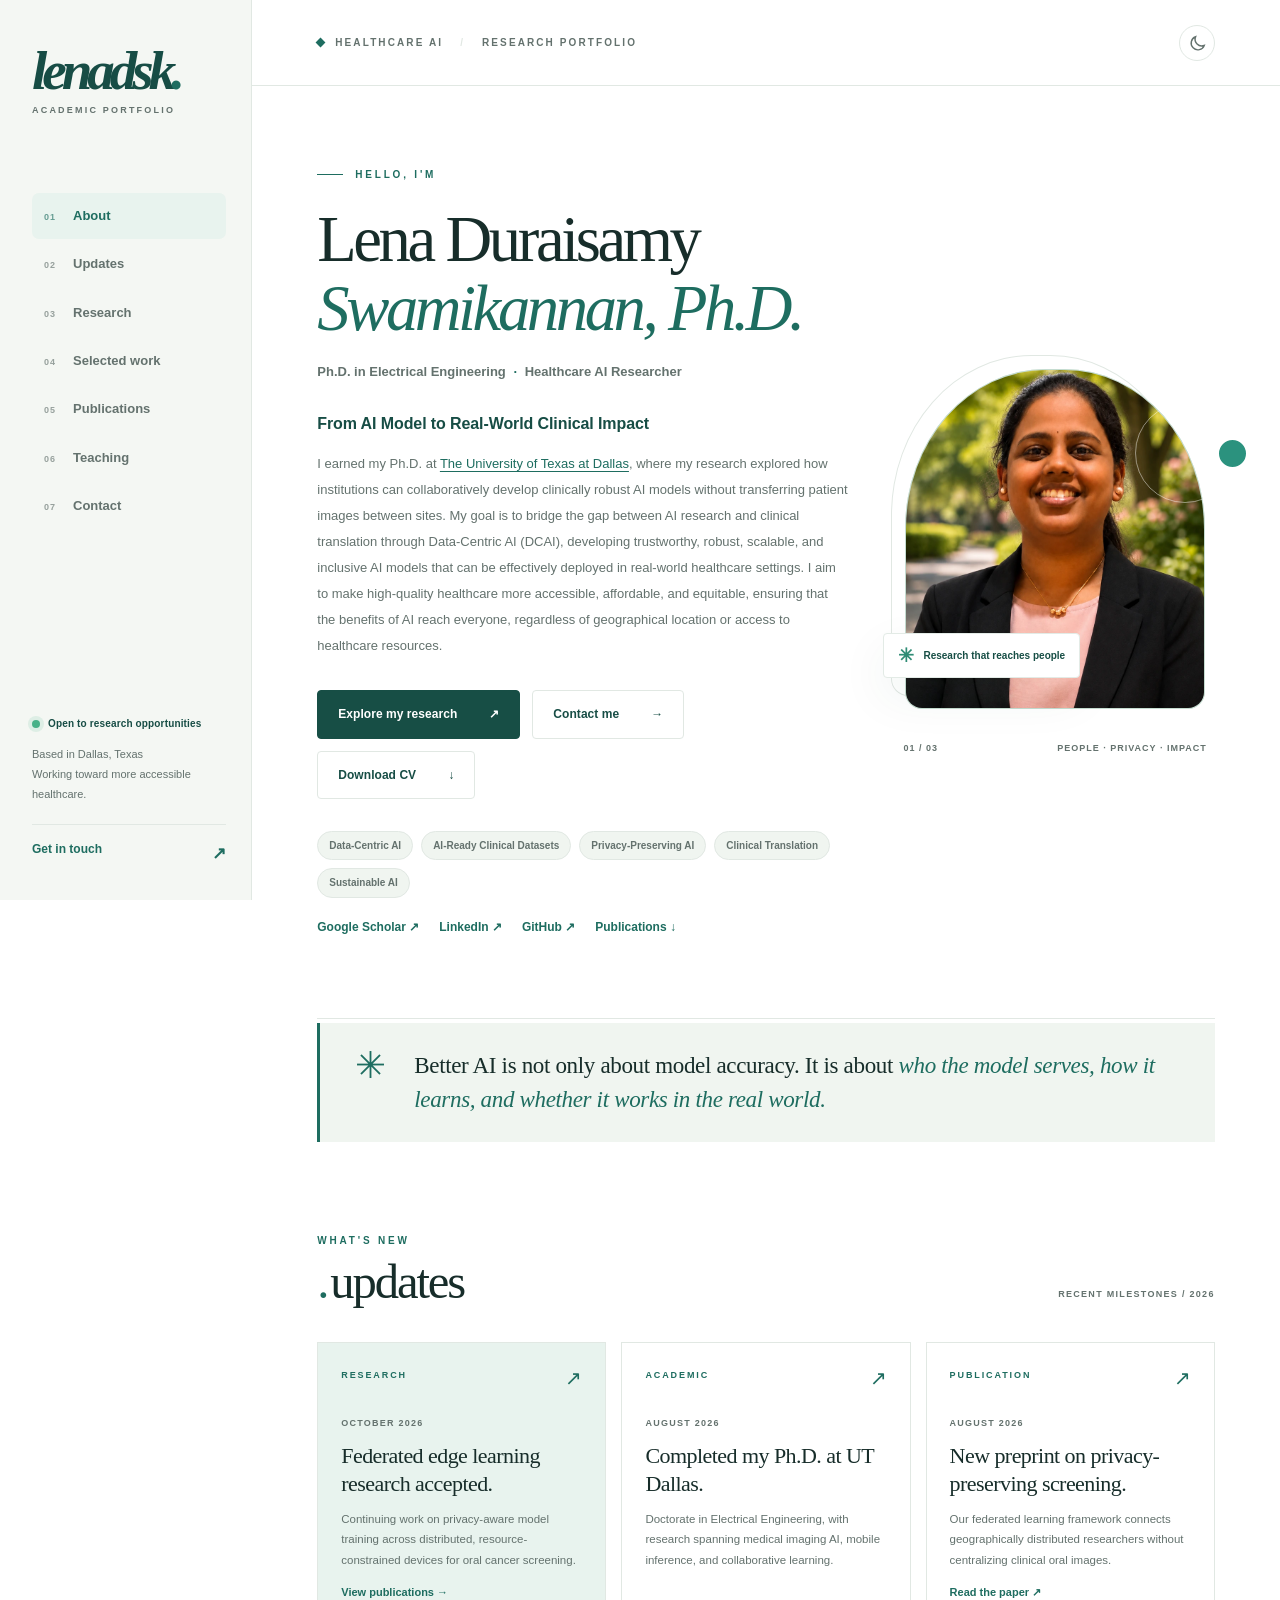
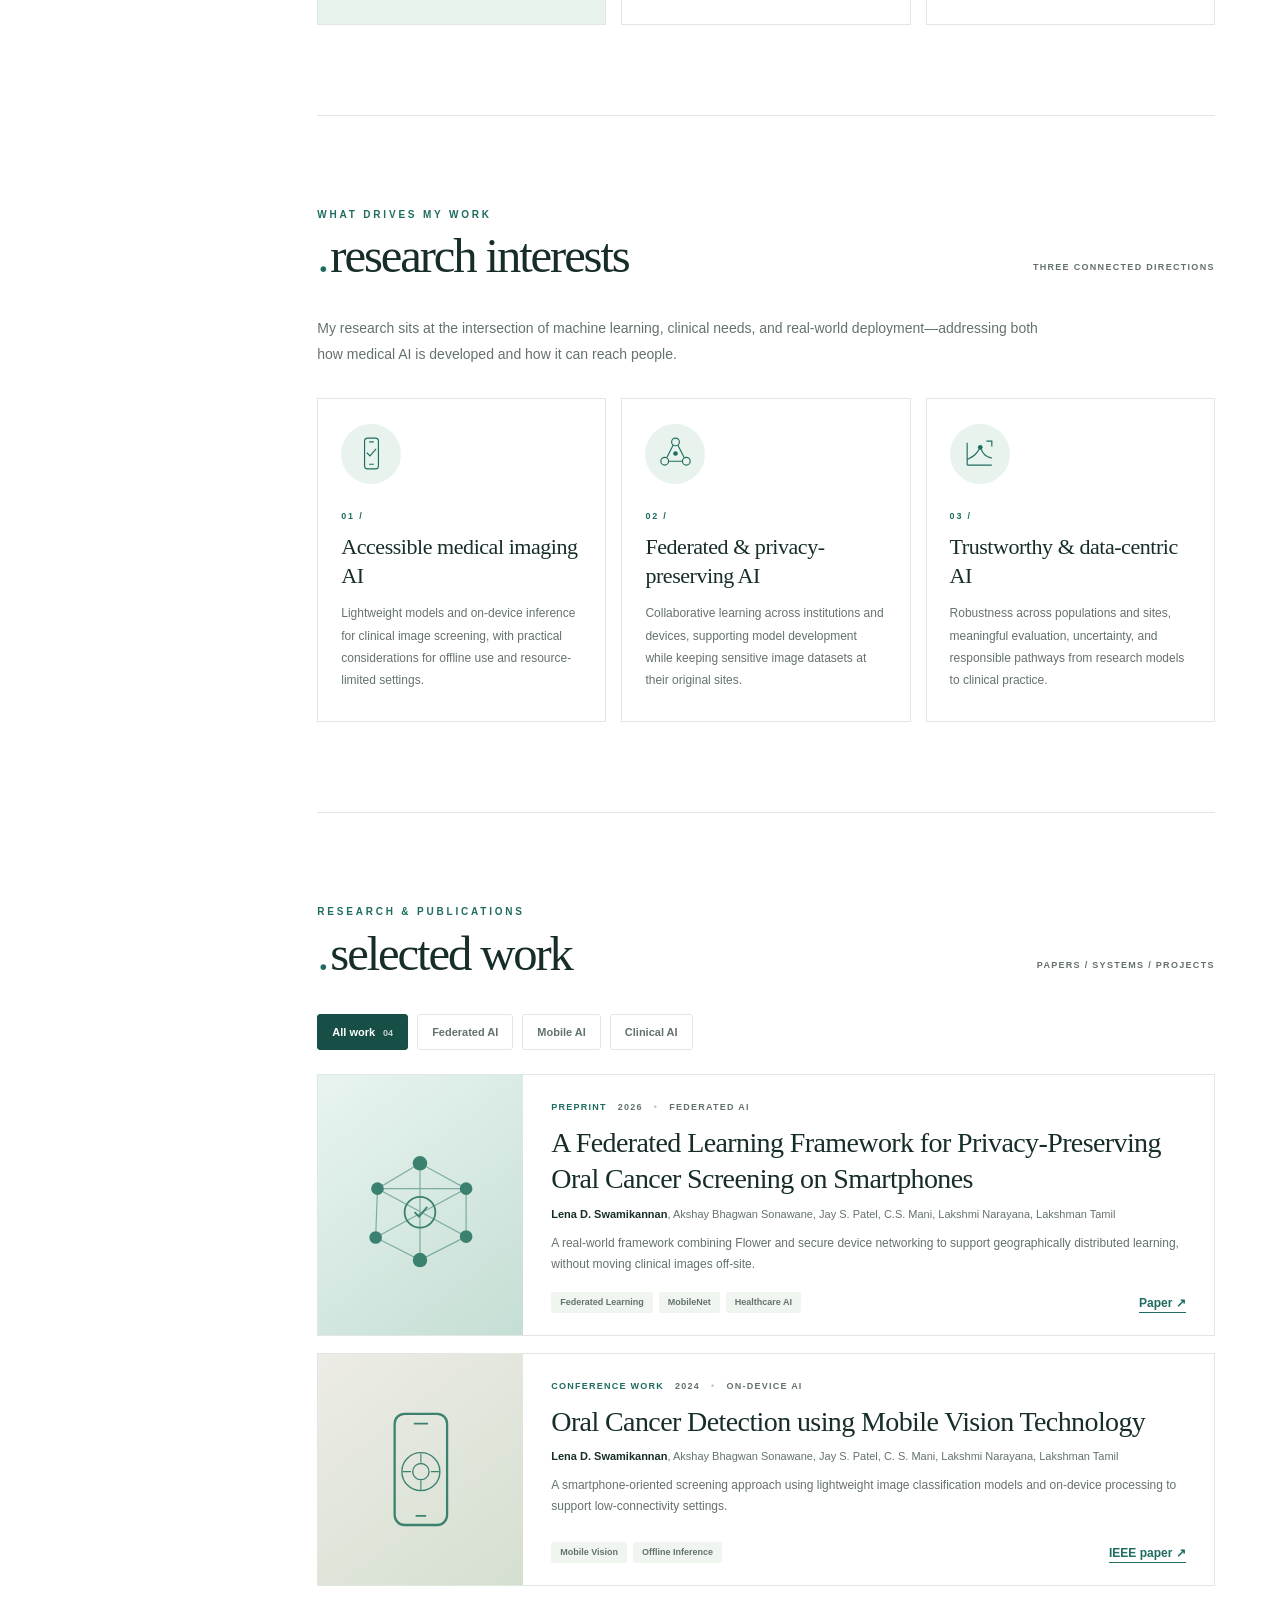
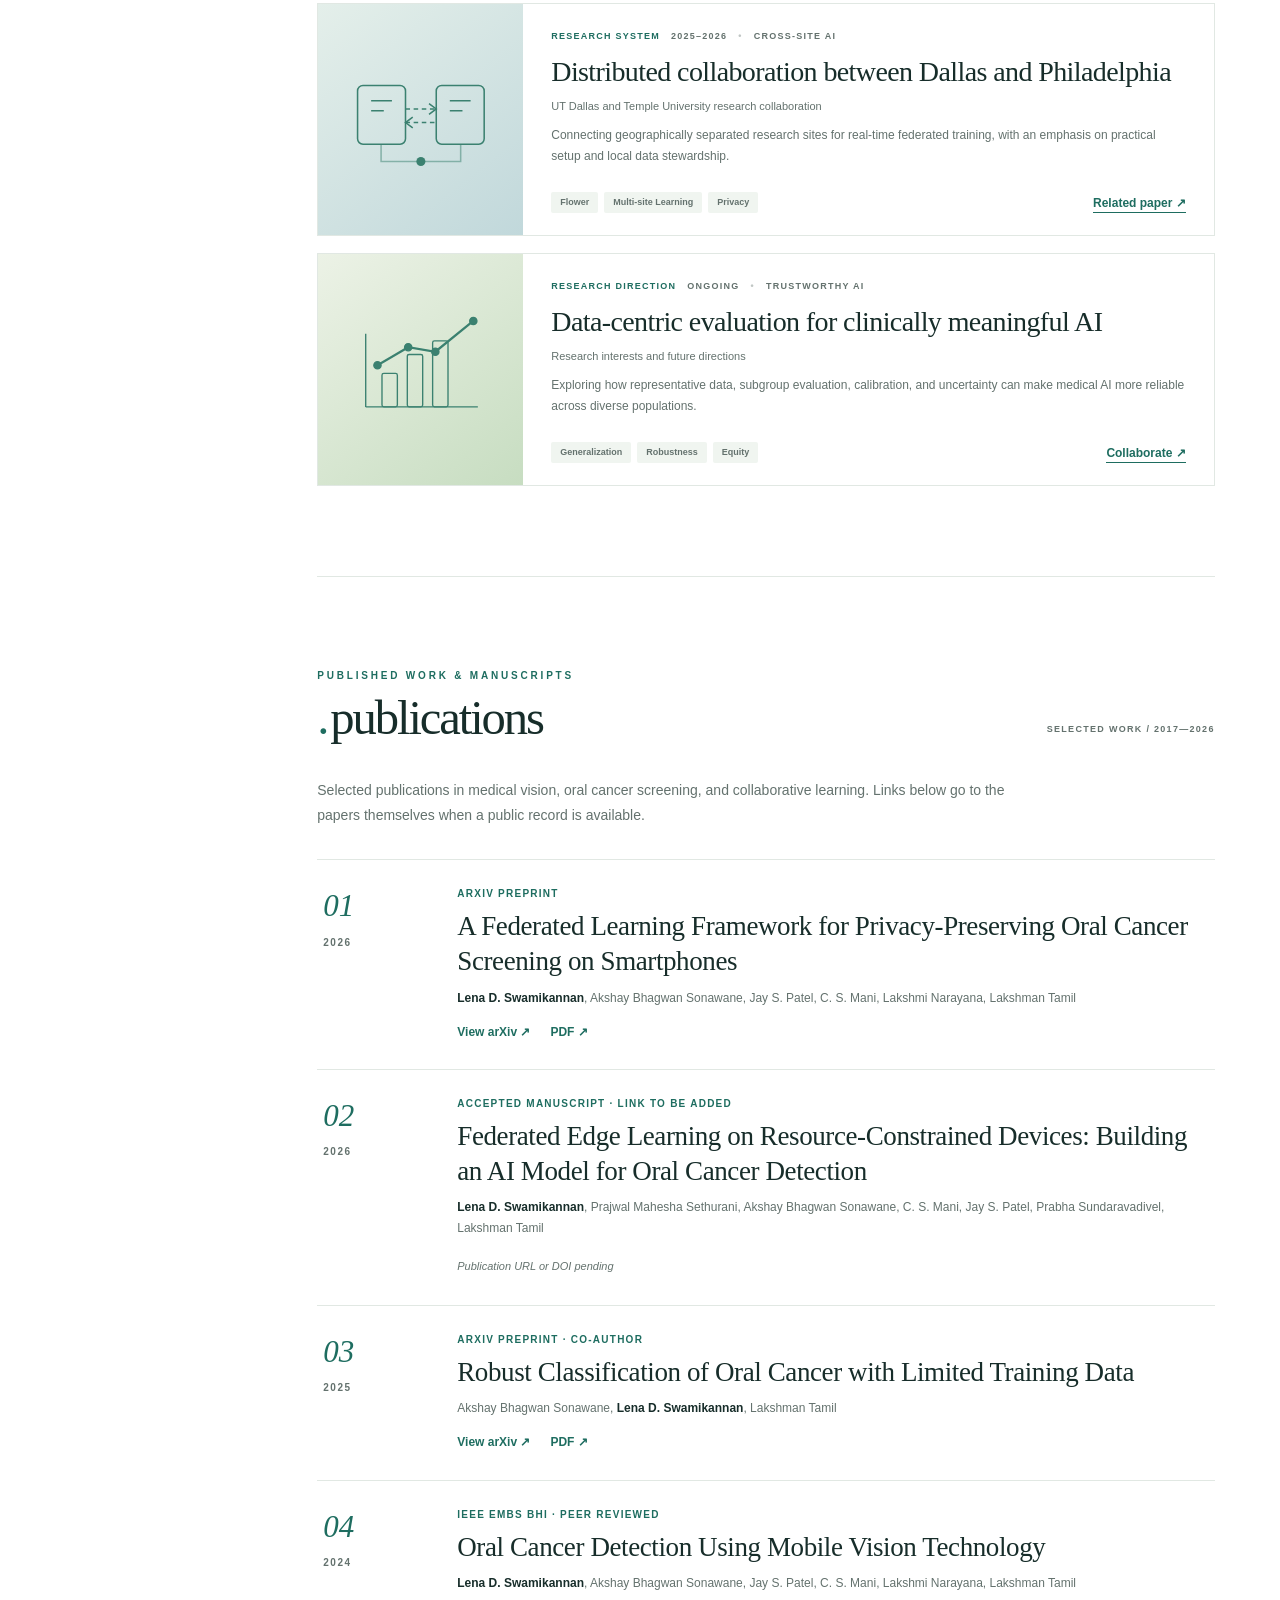
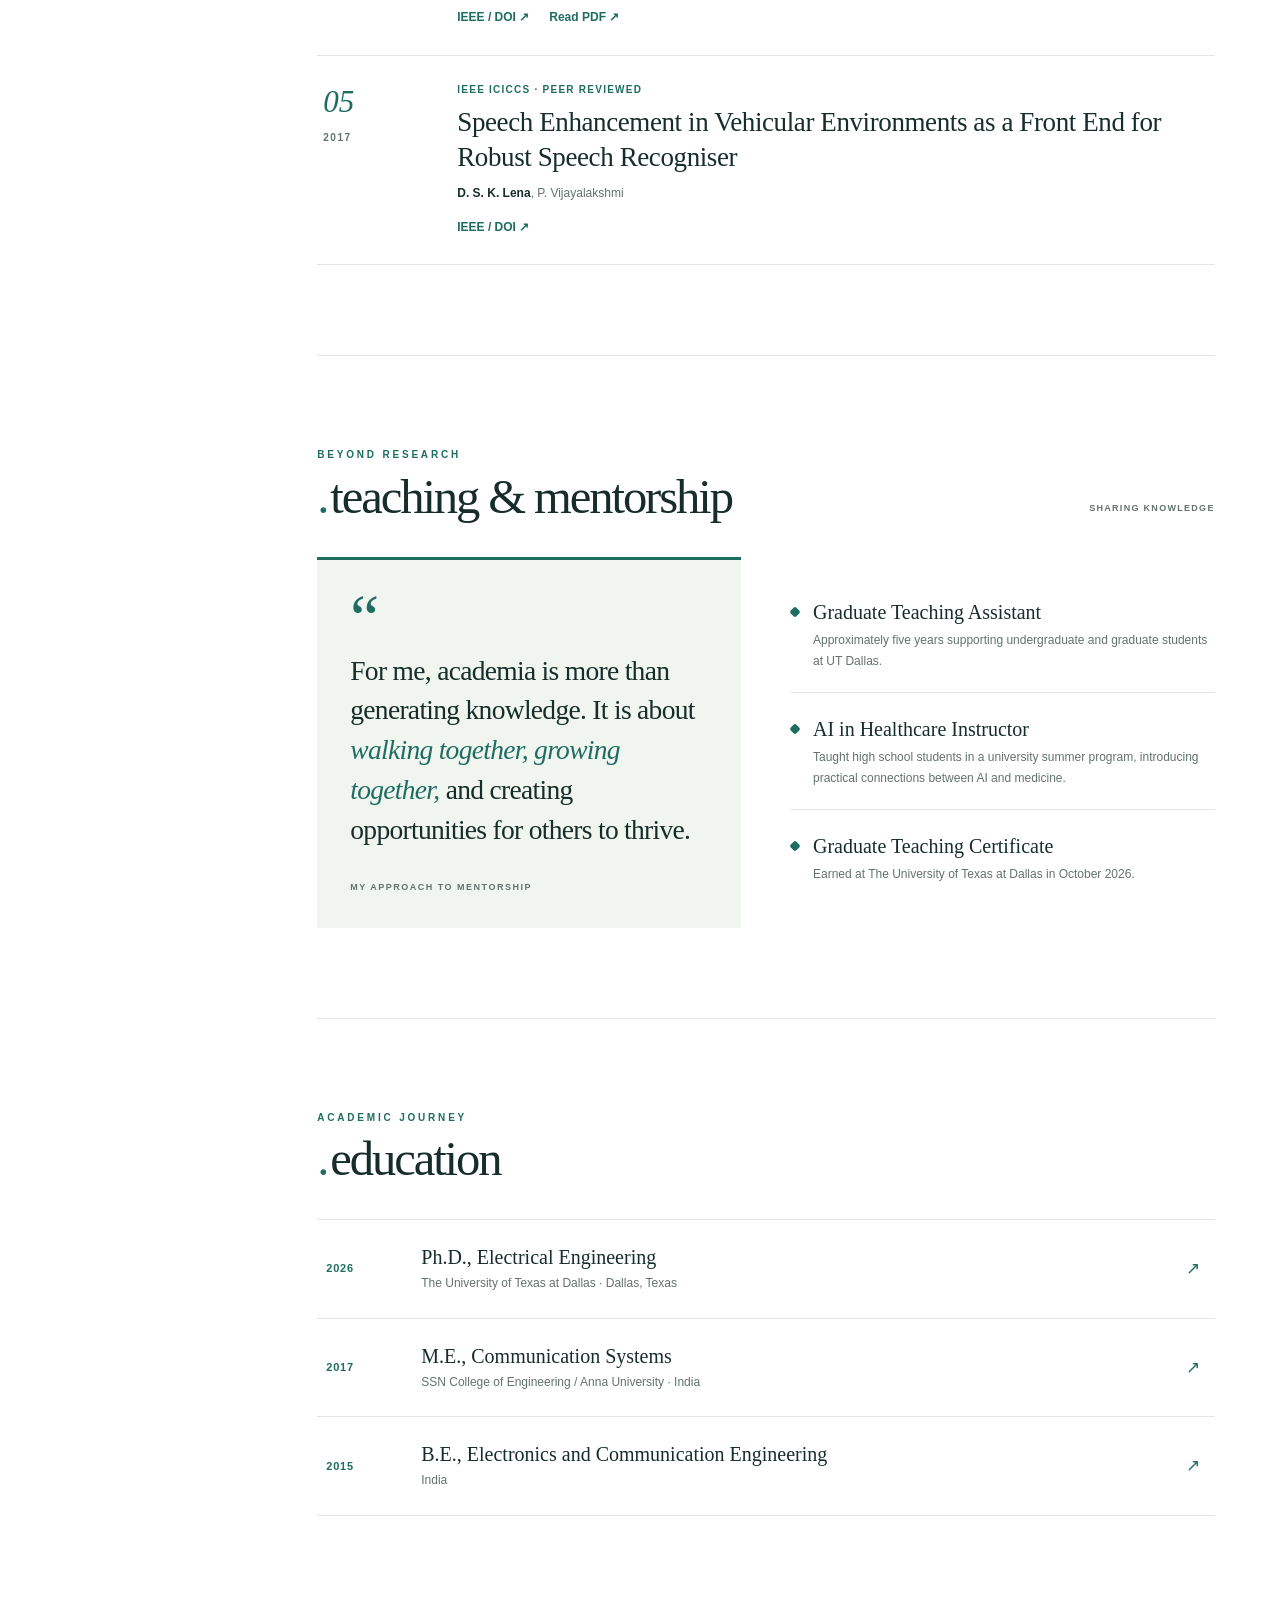
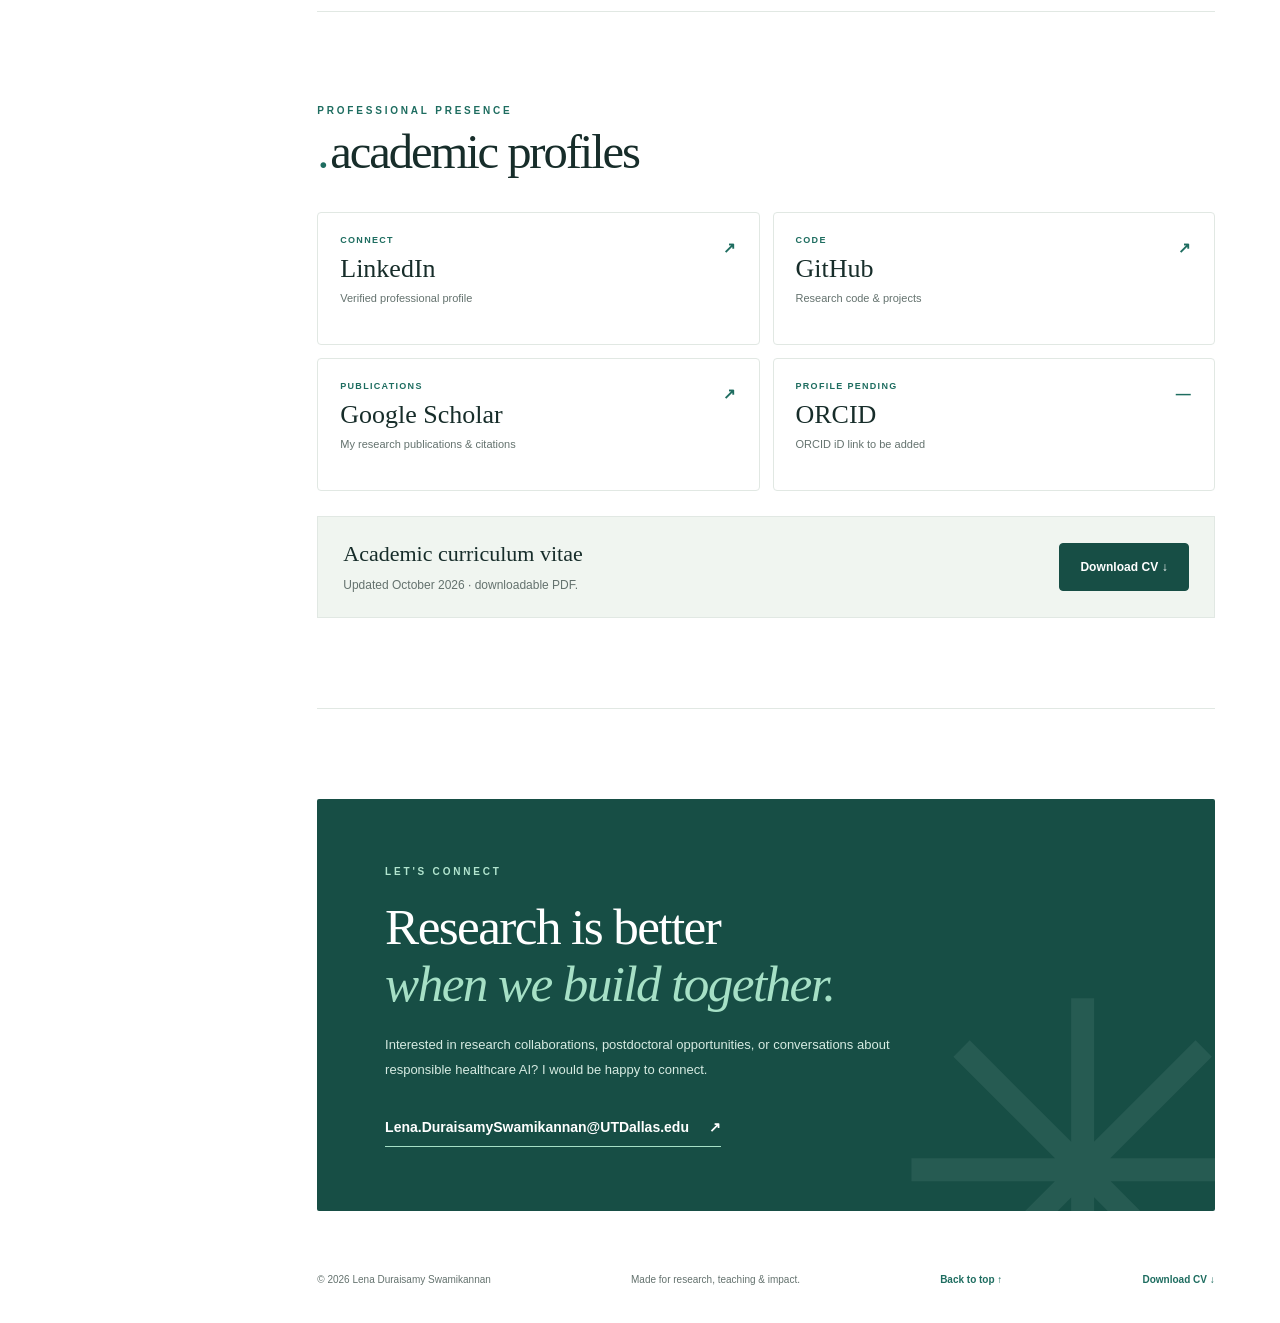
==== index.html @ 7aac1f01 "Update index.html" ====
<!DOCTYPE html>
<html data-theme="light" lang="en">
<head>
<meta charset="utf-8"/>
<meta content="width=device-width, initial-scale=1" name="viewport"/>
<meta content="#f8f8f5" name="theme-color"/>
<meta content="Lena D. Swamikannan, Ph.D. — researcher in healthcare AI, medical imaging, federated learning, and on-device AI for accessible clinical screening." name="description"/>
<meta content="website" property="og:type"/>
<meta content="Lena D. Swamikannan | Healthcare AI Researcher" property="og:title"/>
<meta content="Research in privacy-preserving healthcare AI, medical imaging, federated learning and mobile clinical screening." property="og:description"/>
<title>Lena D. Swamikannan — Healthcare AI Researcher</title>
<link href="assets/favicon.svg" rel="icon" type="image/svg+xml"/>
<link href="styles.css" rel="stylesheet"/>
<script defer="" src="script.js"></script>
<link href="https://lenadsk.github.io/" rel="canonical"/>
<meta content="https://lenadsk.github.io/" property="og:url"/>
<meta content="https://lenadsk.github.io/assets/lena-headshot.webp" property="og:image"/>
<meta content="index, follow, max-image-preview:large" name="robots"/>
<meta content="Lena Duraisamy Swamikannan" name="author"/>
<meta content="summary_large_image" name="twitter:card"/>
<script type="application/ld+json">
{
  "@context": "https://schema.org",
  "@type": "Person",
  "name": "Lena Duraisamy Swamikannan",
  "alternateName": "Lena D. Swamikannan",
  "url": "https://lenadsk.github.io/",
  "image": "https://lenadsk.github.io/assets/lena-headshot.webp",
  "description": "Healthcare AI researcher focused on medical image analysis, federated learning, privacy-preserving AI and on-device oral cancer screening.",
  "affiliation": {
    "@type": "CollegeOrUniversity",
    "name": "The University of Texas at Dallas",
    "url": "https://www.utdallas.edu/"
  },
  "alumniOf": {
    "@type": "CollegeOrUniversity",
    "name": "The University of Texas at Dallas"
  },
  "knowsAbout": [
    "Healthcare artificial intelligence",
    "Medical imaging",
    "Federated learning",
    "Privacy-preserving AI",
    "Edge AI",
    "Oral cancer screening"
  ],
  "sameAs": [
    "https://scholar.google.com/citations?user=9zsQAH0AAAAJ&hl=en",
    "https://github.com/LenaDSK",
    "https://www.linkedin.com/in/lenavijay-ai-in-healthcare"
  ],
  "subjectOf": [
    {
      "@type": "ScholarlyArticle",
      "name": "A Federated Learning Framework for Privacy-Preserving Oral Cancer Screening on Smartphones",
      "url": "https://arxiv.org/abs/2608.19462",
      "datePublished": "2026"
    },
    {
      "@type": "ScholarlyArticle",
      "name": "Oral Cancer Detection Using Mobile Vision Technology",
      "url": "https://doi.org/10.1109/BHI62660.2024.10913489",
      "datePublished": "2024"
    },
    {
      "@type": "ScholarlyArticle",
      "name": "Robust Classification of Oral Cancer with Limited Training Data",
      "url": "https://arxiv.org/abs/2510.01547",
      "datePublished": "2025"
    }
  ]
}
</script>
</head>
<body>

<a class="skip-link" href="#main">Skip to content</a>

<div class="layout">
<aside aria-label="Site navigation" class="sidebar" id="sidebar">
<a aria-label="Lena Duraisamy Swamikannan, Ph.D. back to top" class="identity" href="#home">
<span class="identity-mark">lenadsk<span>.</span></span>
<span class="identity-caption">ACADEMIC PORTFOLIO</span>
</a>

<nav aria-label="Main navigation" class="nav-links">
<a class="nav-link active" href="#home"><span class="nav-index">01</span> About</a>
<a class="nav-link" href="#updates"><span class="nav-index">02</span> Updates</a>
<a class="nav-link" href="#research"><span class="nav-index">03</span> Research</a>
<a class="nav-link" href="#work"><span class="nav-index">04</span> Selected work</a>
<a class="nav-link" href="#publications"><span class="nav-index">05</span> Publications</a>
<a class="nav-link" href="#teaching"><span class="nav-index">06</span> Teaching</a>
<a class="nav-link" href="#contact"><span class="nav-index">07</span> Contact</a>
</nav>

<div class="sidebar-bottom">
<div class="availability"><span aria-hidden="true" class="status-dot"></span> Open to research opportunities</div>
<p>Based in Dallas, Texas<br/>Working toward more accessible healthcare.</p>
<a class="side-email" href="mailto:Lena.DuraisamySwamikannan@UTDallas.edu">Get in touch <span aria-hidden="true">↗</span></a>
</div>
</aside>

<div class="content-shell">
<header class="topbar">
<a class="mobile-brand" href="#home">ls<span>.</span></a>
<div class="topbar-caption"><span aria-hidden="true" class="little-square"></span> HEALTHCARE AI <span class="caption-divider">/</span> RESEARCH PORTFOLIO</div>
<div class="topbar-actions">
<button aria-label="Switch to dark mode" class="theme-toggle" id="theme-toggle" title="Toggle light and dark mode" type="button">
<svg aria-hidden="true" class="sun-icon" fill="none" stroke="currentColor" stroke-linecap="round" stroke-width="1.8" viewBox="0 0 24 24"><circle cx="12" cy="12" r="4"></circle><path d="M12 2v2m0 16v2M4.93 4.93l1.41 1.41m11.32 11.32 1.41 1.41M2 12h2m16 0h2M4.93 19.07l1.41-1.41M17.66 6.34l1.41-1.41"></path></svg>
<svg aria-hidden="true" class="moon-icon" fill="none" stroke="currentColor" stroke-linecap="round" stroke-width="1.8" viewBox="0 0 24 24"><path d="M20.5 14.4A8.4 8.4 0 0 1 9.6 3.5 8.5 8.5 0 1 0 20.5 14.4Z"></path></svg>
</button>
<button aria-controls="sidebar" aria-expanded="false" aria-label="Open navigation" class="menu-toggle" id="menu-toggle" type="button">
<span></span><span></span><span></span>
</button>
</div>
</header>

<main id="main">

<!-- ABOUT -->
<section aria-labelledby="main-title" class="hero section" id="home">
<div class="hero-content">
<p class="eyebrow"><span class="eyebrow-dash"></span> HELLO, I'M</p>
<h1 id="main-title">Lena Duraisamy<br/><em>Swamikannan, Ph.D.</em></h1>
<div class="hero-subtitle">Ph.D. in Electrical Engineering <span>·</span> Healthcare AI Researcher</div>
<p class="hero-lede"><strong> From AI Model to Real-World Clinical Impact</strong></p>
<p class="hero-support">
I earned my Ph.D. at
<a href="https://www.utdallas.edu/" target="_blank" rel="noopener noreferrer">The University of Texas at Dallas</a>,
where my research explored how institutions can collaboratively develop clinically robust AI models without transferring patient images between sites. My goal is to bridge
the gap between AI research and clinical translation through Data-Centric AI (DCAI), developing trustworthy, robust, scalable, and inclusive AI models that can be effectively deployed in real-world healthcare settings. I aim to make high-quality healthcare more accessible, affordable, and equitable, ensuring that the benefits of AI reach everyone, regardless of geographical location or access to healthcare resources.
</p>

<div class="hero-actions">
<a class="button button-primary" href="#work">Explore my research <span aria-hidden="true">↗</span></a>
<a class="button button-secondary" href="mailto:Lena.DuraisamySwamikannan@UTDallas.edu">Contact me <span aria-hidden="true">→</span></a>
<a class="button button-secondary" download="Lena_D_Swamikannan_Academic_CV.pdf" href="documents/Lena_D_Swamikannan_Academic_CV.pdf">Download CV <span aria-hidden="true">↓</span></a>
</div>

<div aria-label="Research areas" class="hero-pills">
<span>Data-Centric AI</span>
<span>AI-Ready Clinical Datasets</span>
<span>Privacy-Preserving AI</span>
<span>Clinical Translation</span>
<span>Sustainable AI</span>
</div>

<div aria-label="Verified academic links" class="hero-profile-links">
<a href="https://scholar.google.com/citations?user=9zsQAH0AAAAJ&amp;hl=en" rel="noopener noreferrer" target="_blank">Google Scholar ↗</a>
<a href="https://www.linkedin.com/in/lenavijay-ai-in-healthcare" rel="noopener noreferrer" target="_blank">LinkedIn ↗</a>
<a href="https://github.com/LenaDSK" rel="noopener noreferrer" target="_blank">GitHub ↗</a>
<a href="#publications">Publications ↓</a>
</div>
</div>

<div class="hero-visual">
<div class="profile-frame">
<span class="orbit orbit-one"></span>
<span class="orbit orbit-two"></span>
<img alt="Professional portrait of Lena Duraisamy Swamikannan" class="portrait" decoding="async" fetchpriority="high" height="1127" src="assets/lena-headshot.webp" width="840"/>
<div class="portrait-tag"><span class="tag-icon">✳</span> Research that reaches people</div>
</div>
<div class="visual-caption"><span>01 / 03</span> <span>PEOPLE · PRIVACY · IMPACT</span></div>
</div>
</section>

<div aria-label="Research mission" class="mission-band">
<span aria-hidden="true" class="mission-asterisk">✳</span>
<p>Better AI is not only about model accuracy. It is about <em>who the model serves, how it learns, and whether it works in the real world.</em></p>
</div>

<!-- UPDATES -->
<section aria-labelledby="updates-title" class="section" id="updates">
<div class="section-heading">
<div>
<p class="section-kicker">WHAT'S NEW</p>
<h2 id="updates-title"><span class="heading-dot">.</span>updates</h2>
</div>
<span class="section-aside">RECENT MILESTONES / 2026</span>
</div>

<div class="updates-grid">

<article class="update-card highlight-card">
<div class="update-top">
<span class="small-caps">RESEARCH</span>
<span aria-hidden="true" class="arrow-northeast">↗</span>
</div>
<time datetime="2026-10">OCTOBER 2026</time>
<h3>Federated edge learning research accepted.</h3>
<p>Continuing work on privacy-aware model training across distributed, resource-constrained devices for oral cancer screening.</p>
<a class="text-link" href="#publications">View publications <span aria-hidden="true">→</span></a>
</article>

<article class="update-card">
<div class="update-top">
<span class="small-caps">ACADEMIC</span>
<span aria-hidden="true" class="arrow-northeast">↗</span>
</div>
<time datetime="2026-08">AUGUST 2026</time>
<h3>Completed my Ph.D. at UT Dallas.</h3>
<p>Doctorate in Electrical Engineering, with research spanning medical imaging AI, mobile inference, and collaborative learning.</p>
</article>

<article class="update-card">
<div class="update-top">
<span class="small-caps">PUBLICATION</span>
<span aria-hidden="true" class="arrow-northeast">↗</span>
</div>
<time datetime="2026-08">AUGUST 2026</time>
<h3>New preprint on privacy-preserving screening.</h3>
<p>Our federated learning framework connects geographically distributed researchers without centralizing clinical oral images.</p>
<a class="text-link" href="https://arxiv.org/abs/2608.19462" rel="noopener noreferrer" target="_blank">Read the paper <span aria-hidden="true">↗</span></a>
</article>

</div>
</section>

<!-- RESEARCH INTERESTS -->
<section aria-labelledby="research-title" class="section" id="research">
<div class="section-heading">
<div>
<p class="section-kicker">WHAT DRIVES MY WORK</p>
<h2 id="research-title"><span class="heading-dot">.</span>research interests</h2>
</div>
<span class="section-aside">THREE CONNECTED DIRECTIONS</span>
</div>
<p class="section-intro">My research sits at the intersection of machine learning, clinical needs, and real-world deployment—addressing both how medical AI is developed and how it can reach people.</p>

<div class="interest-grid">
<article class="interest-card">
<div aria-hidden="true" class="interest-icon">
<svg fill="none" stroke="currentColor" stroke-width="1.5" viewBox="0 0 48 48"><rect height="40" rx="4" width="18" x="15" y="4"></rect><path d="M21 9h6M21 38h6"></path><path d="M18 23l4 4 8-9"></path></svg>
</div>
<span class="interest-number">01 /</span>
<h3>Accessible medical imaging AI</h3>
<p>Lightweight models and on-device inference for clinical image screening, with practical considerations for offline use and resource-limited settings.</p>
</article>

<article class="interest-card">
<div aria-hidden="true" class="interest-icon">
<svg fill="none" stroke="currentColor" stroke-width="1.5" viewBox="0 0 48 48"><circle cx="24" cy="9" r="5"></circle><circle cx="10" cy="34" r="5"></circle><circle cx="38" cy="34" r="5"></circle><path d="M21 13 13 29M27 13l8 16M15 34h18"></path><circle cx="24" cy="24" fill="currentColor" r="3" stroke="none"></circle></svg>
</div>
<span class="interest-number">02 /</span>
<h3>Federated &amp; privacy-preserving AI</h3>
<p>Collaborative learning across institutions and devices, supporting model development while keeping sensitive image datasets at their original sites.</p>
</article>

<article class="interest-card">
<div aria-hidden="true" class="interest-icon">
<svg fill="none" stroke="currentColor" stroke-width="1.5" viewBox="0 0 48 48"><path d="M8 32c7-4 12-6 17-16 4 10 7 12 15 14"></path><path d="M8 39h32M8 10v29"></path><circle cx="25" cy="16" fill="currentColor" r="3" stroke="none"></circle><path d="m33 8 7 0 0 7"></path></svg>
</div>
<span class="interest-number">03 /</span>
<h3>Trustworthy &amp; data-centric AI</h3>
<p>Robustness across populations and sites, meaningful evaluation, uncertainty, and responsible pathways from research models to clinical practice.</p>
</article>
</div>
</section>

<!-- SELECTED WORK -->
<section aria-labelledby="work-title" class="section" id="work">
<div class="section-heading">
<div>
<p class="section-kicker">RESEARCH &amp; PUBLICATIONS</p>
<h2 id="work-title"><span class="heading-dot">.</span>selected work</h2>
</div>
<span class="section-aside">PAPERS / SYSTEMS / PROJECTS</span>
</div>

<div aria-label="Filter selected work" class="filters" role="group">
<button aria-pressed="true" class="filter active" data-filter="all" type="button">All work <span>04</span></button>
<button aria-pressed="false" class="filter" data-filter="federated" type="button">Federated AI</button>
<button aria-pressed="false" class="filter" data-filter="mobile" type="button">Mobile AI</button>
<button aria-pressed="false" class="filter" data-filter="clinical" type="button">Clinical AI</button>
</div>

<div class="works" id="works-list">

<article class="work-card" data-topics="federated mobile clinical">
<div aria-hidden="true" class="work-graphic graphic-network">
<svg fill="none" viewBox="0 0 170 150"><g opacity=".58" stroke="currentColor" stroke-width="1.3"><path d="M84 28 37 56 35 110 84 135 135 109 135 56Z"></path><path d="M84 28v107M37 56l98 53M135 56 35 110M37 56l98 0"></path></g><g fill="currentColor"><circle cx="84" cy="28" r="8"></circle><circle cx="37" cy="56" r="7"></circle><circle cx="135" cy="56" r="7"></circle><circle cx="35" cy="110" r="7"></circle><circle cx="135" cy="109" r="7"></circle><circle cx="84" cy="135" r="8"></circle></g><circle cx="84" cy="82" fill="none" r="17" stroke="currentColor" stroke-width="2"></circle><path d="m78 82 5 5 9-11" stroke="currentColor" stroke-width="2"></path></svg>
</div>
<div class="work-body">
<div class="work-meta"><span class="work-type">PREPRINT</span><span>2026</span><span class="meta-dot">•</span><span>FEDERATED AI</span></div>
<h3>A Federated Learning Framework for Privacy-Preserving Oral Cancer Screening on Smartphones</h3>
<p class="work-authors"><strong>Lena D. Swamikannan</strong>, Akshay Bhagwan Sonawane, Jay S. Patel, C.S. Mani, Lakshmi Narayana, Lakshman Tamil</p>
<p class="work-summary">A real-world framework combining Flower and secure device networking to support geographically distributed learning, without moving clinical images off-site.</p>
<div class="work-bottom">
<div class="tags"><span>Federated Learning</span><span>MobileNet</span><span>Healthcare AI</span></div>
<a class="paper-link" href="https://arxiv.org/abs/2608.19462" rel="noopener noreferrer" target="_blank">Paper ↗</a>
</div>
</div>
</article>

<article class="work-card" data-topics="mobile clinical">
<div aria-hidden="true" class="work-graphic graphic-mobile">
<svg fill="none" viewBox="0 0 170 150"><rect height="123" rx="11" stroke="currentColor" stroke-width="2.5" width="58" x="56" y="13"></rect><path d="M78 24h14M80 126h10" stroke="currentColor" stroke-linecap="round" stroke-width="2"></path><circle cx="85" cy="77" r="21" stroke="currentColor" stroke-width="1.5"></circle><circle cx="85" cy="77" r="9" stroke="currentColor" stroke-width="1.5"></circle><path d="M65 77h9m22 0h9M85 57v10m0 20v11" stroke="currentColor" stroke-width="1.2"></path></svg>
</div>
<div class="work-body">
<div class="work-meta"><span class="work-type">CONFERENCE WORK</span><span>2024</span><span class="meta-dot">•</span><span>ON-DEVICE AI</span></div>
<h3>Oral Cancer Detection using Mobile Vision Technology</h3>
<p class="work-authors"><strong>Lena D. Swamikannan</strong>, Akshay Bhagwan Sonawane, Jay S. Patel, C. S. Mani, Lakshmi Narayana, Lakshman Tamil</p>
<p class="work-summary">A smartphone-oriented screening approach using lightweight image classification models and on-device processing to support low-connectivity settings.</p>
<div class="work-bottom">
<div class="tags"><span>Mobile Vision</span><span>Offline Inference</span></div>
<a class="paper-link" href="https://doi.org/10.1109/BHI62660.2024.10913489" rel="noopener noreferrer" target="_blank">IEEE paper ↗</a>
</div>
</div>
</article>

<article class="work-card" data-topics="federated clinical">
<div aria-hidden="true" class="work-graphic graphic-clinical">
<svg fill="none" stroke="currentColor" stroke-width="1.7" viewBox="0 0 170 150"><rect height="65" rx="6" width="53" x="15" y="37"></rect><rect height="65" rx="6" width="53" x="102" y="37"></rect><path d="M30 54h23M30 65h14M117 54h23M117 65h14"></path><path d="M68 63h34M68 78h34" stroke-dasharray="5 4"></path><path d="m94 57 8 6-8 6M76 72l-8 6 8 6"></path><path d="M41 102v19h88v-19" opacity=".5"></path><circle cx="85" cy="121" fill="currentColor" r="5" stroke="none"></circle></svg>
</div>
<div class="work-body">
<div class="work-meta"><span class="work-type">RESEARCH SYSTEM</span><span>2025–2026</span><span class="meta-dot">•</span><span>CROSS-SITE AI</span></div>
<h3>Distributed collaboration between Dallas and Philadelphia</h3>
<p class="work-authors">UT Dallas and Temple University research collaboration</p>
<p class="work-summary">Connecting geographically separated research sites for real-time federated training, with an emphasis on practical setup and local data stewardship.</p>
<div class="work-bottom">
<div class="tags"><span>Flower</span><span>Multi-site Learning</span><span>Privacy</span></div>
<a class="paper-link" href="https://arxiv.org/abs/2608.19462" rel="noopener noreferrer" target="_blank">Related paper ↗</a>
</div>
</div>
</article>

<article class="work-card" data-topics="clinical mobile">
<div aria-hidden="true" class="work-graphic graphic-data">
<svg fill="none" stroke="currentColor" stroke-width="1.5" viewBox="0 0 170 150"><path d="M24 116V35M24 116h124"></path><rect height="37" rx="2" width="17" x="42" y="79"></rect><rect height="58" rx="2" width="17" x="70" y="58"></rect><rect height="73" rx="2" width="17" x="98" y="43"></rect><path d="m37 70 34-20 30 5 42-34" stroke-width="2.5"></path><circle cx="37" cy="70" fill="currentColor" r="4"></circle><circle cx="71" cy="50" fill="currentColor" r="4"></circle><circle cx="101" cy="55" fill="currentColor" r="4"></circle><circle cx="143" cy="21" fill="currentColor" r="4"></circle></svg>
</div>
<div class="work-body">
<div class="work-meta"><span class="work-type">RESEARCH DIRECTION</span><span>ONGOING</span><span class="meta-dot">•</span><span>TRUSTWORTHY AI</span></div>
<h3>Data-centric evaluation for clinically meaningful AI</h3>
<p class="work-authors">Research interests and future directions</p>
<p class="work-summary">Exploring how representative data, subgroup evaluation, calibration, and uncertainty can make medical AI more reliable across diverse populations.</p>
<div class="work-bottom">
<div class="tags"><span>Generalization</span><span>Robustness</span><span>Equity</span></div>
<a class="paper-link" href="mailto:Lena.DuraisamySwamikannan@UTDallas.edu?subject=Research%20collaboration">Collaborate ↗</a>
</div>
</div>
</article>

</div>
<p class="filter-empty" hidden="" id="filter-empty">No projects match this filter.</p>
</section>

<!-- PUBLICATIONS -->
<section aria-labelledby="publications-title" class="section" id="publications">
<div class="section-heading">
<div>
<p class="section-kicker">PUBLISHED WORK &amp; MANUSCRIPTS</p>
<h2 id="publications-title"><span class="heading-dot">.</span>publications</h2>
</div>
<span class="section-aside">SELECTED WORK / 2017—2026</span>
</div>
<p class="section-intro">Selected publications in medical vision, oral cancer screening, and collaborative learning. Links below go to the papers themselves when a public record is available.</p>

<div class="publication-list">

<article class="publication-entry">
<div class="pub-index">01 <span>2026</span></div>
<div>
<span class="pub-category">ARXIV PREPRINT</span>
<h3>A Federated Learning Framework for Privacy-Preserving Oral Cancer Screening on Smartphones</h3>
<p><strong>Lena D. Swamikannan</strong>, Akshay Bhagwan Sonawane, Jay S. Patel, C. S. Mani, Lakshmi Narayana, Lakshman Tamil</p>
<div class="pub-links">
<a href="https://arxiv.org/abs/2608.19462" rel="noopener noreferrer" target="_blank">View arXiv ↗</a>
<a href="https://arxiv.org/pdf/2608.19462" rel="noopener noreferrer" target="_blank">PDF ↗</a>
</div>
</div>
</article>

<article class="publication-entry">
<div class="pub-index">02 <span>2026</span></div>
<div>
<span class="pub-category">ACCEPTED MANUSCRIPT · LINK TO BE ADDED</span>
<h3>Federated Edge Learning on Resource-Constrained Devices: Building an AI Model for Oral Cancer Detection</h3>
<p><strong>Lena D. Swamikannan</strong>, Prajwal Mahesha Sethurani, Akshay Bhagwan Sonawane, C. S. Mani, Jay S. Patel, Prabha Sundaravadivel, Lakshman Tamil</p>
<span class="pub-note">Publication URL or DOI pending</span>
</div>
</article>

<article class="publication-entry">
<div class="pub-index">03 <span>2025</span></div>
<div>
<span class="pub-category">ARXIV PREPRINT · CO-AUTHOR</span>
<h3>Robust Classification of Oral Cancer with Limited Training Data</h3>
<p>Akshay Bhagwan Sonawane, <strong>Lena D. Swamikannan</strong>, Lakshman Tamil</p>
<div class="pub-links">
<a href="https://arxiv.org/abs/2510.01547" rel="noopener noreferrer" target="_blank">View arXiv ↗</a>
<a href="https://arxiv.org/pdf/2510.01547" rel="noopener noreferrer" target="_blank">PDF ↗</a>
</div>
</div>
</article>

<article class="publication-entry">
<div class="pub-index">04 <span>2024</span></div>
<div>
<span class="pub-category">IEEE EMBS BHI · PEER REVIEWED</span>
<h3>Oral Cancer Detection Using Mobile Vision Technology</h3>
<p><strong>Lena D. Swamikannan</strong>, Akshay Bhagwan Sonawane, Jay S. Patel, C. S. Mani, Lakshmi Narayana, Lakshman Tamil</p>
<div class="pub-links">
<a href="https://doi.org/10.1109/BHI62660.2024.10913489" rel="noopener noreferrer" target="_blank">IEEE / DOI ↗</a>
<a href="https://openreview.net/pdf/2645e23917fd41ca79115cc439be4ae23e3f6e10.pdf" rel="noopener noreferrer" target="_blank">Read PDF ↗</a>
</div>
</div>
</article>

<article class="publication-entry">
<div class="pub-index">05 <span>2017</span></div>
<div>
<span class="pub-category">IEEE ICICCS · PEER REVIEWED</span>
<h3>Speech Enhancement in Vehicular Environments as a Front End for Robust Speech Recogniser</h3>
<p><strong>D. S. K. Lena</strong>, P. Vijayalakshmi</p>
<div class="pub-links">
<a href="https://doi.org/10.1109/ICCONS.2017.8250759" rel="noopener noreferrer" target="_blank">IEEE / DOI ↗</a>
</div>
</div>
</article>

</div>
</section>

<!-- TEACHING -->
<section aria-labelledby="teaching-title" class="section" id="teaching">
<div class="section-heading">
<div>
<p class="section-kicker">BEYOND RESEARCH</p>
<h2 id="teaching-title"><span class="heading-dot">.</span>teaching &amp; mentorship</h2>
</div>
<span class="section-aside">SHARING KNOWLEDGE</span>
</div>

<div class="teaching-layout">
<div class="teaching-statement">
<span class="statement-mark">“</span>
<blockquote>For me, academia is more than generating knowledge. It is about <em>walking together, growing together,</em> and creating opportunities for others to thrive.</blockquote>
<span class="statement-caption">MY APPROACH TO MENTORSHIP</span>
</div>
<div class="teaching-details">
<div class="detail-line"><span class="detail-bullet"></span><div><h3>Graduate Teaching Assistant</h3><p>Approximately five years supporting undergraduate and graduate students at UT Dallas.</p></div></div>
<div class="detail-line"><span class="detail-bullet"></span><div><h3>AI in Healthcare Instructor</h3><p>Taught high school students in a university summer program, introducing practical connections between AI and medicine.</p></div></div>
<div class="detail-line"><span class="detail-bullet"></span><div><h3>Graduate Teaching Certificate</h3><p>Earned at The University of Texas at Dallas in October 2026.</p></div></div>
</div>
</div>
</section>

<!-- EDUCATION -->
<section aria-labelledby="education-title" class="section education-section" id="education">
<div class="section-heading">
<div>
<p class="section-kicker">ACADEMIC JOURNEY</p>
<h2 id="education-title"><span class="heading-dot">.</span>education</h2>
</div>
</div>

<div class="education-list">
<div class="education-row"><span class="education-year">2026</span><div><h3>Ph.D., Electrical Engineering</h3><p>The University of Texas at Dallas · Dallas, Texas</p></div><span aria-hidden="true" class="education-arrow">↗</span></div>
<div class="education-row"><span class="education-year">2017</span><div><h3>M.E., Communication Systems</h3><p>SSN College of Engineering / Anna University · India</p></div><span aria-hidden="true" class="education-arrow">↗</span></div>
<div class="education-row"><span class="education-year">2015</span><div><h3>B.E., Electronics and Communication Engineering</h3><p>India</p></div><span aria-hidden="true" class="education-arrow">↗</span></div>
</div>
</section>

<!-- ACADEMIC PROFILES -->
<section aria-labelledby="profiles-title" class="section academic-profile-section" id="profiles">
<div class="section-heading">
<div>
<p class="section-kicker">PROFESSIONAL PRESENCE</p>
<h2 id="profiles-title"><span class="heading-dot">.</span>academic profiles</h2>
</div>
</div>
<div class="academic-profile-grid">
<a class="academic-profile-card" href="https://www.linkedin.com/in/lenavijay-ai-in-healthcare" rel="noopener noreferrer" target="_blank"><span>CONNECT</span><strong>LinkedIn</strong><small>Verified professional profile</small><b aria-hidden="true">↗</b></a>
<a class="academic-profile-card" href="https://github.com/LenaDSK" rel="noopener noreferrer" target="_blank"><span>CODE</span><strong>GitHub</strong><small>Research code &amp; projects</small><b aria-hidden="true">↗</b></a>
<a class="academic-profile-card" href="https://scholar.google.com/citations?user=9zsQAH0AAAAJ&amp;hl=en" rel="noopener noreferrer" target="_blank"><span>PUBLICATIONS</span><strong>Google Scholar</strong><small>My research publications &amp; citations</small><b aria-hidden="true">↗</b></a>
<div class="academic-profile-card profile-pending"><span>PROFILE PENDING</span><strong>ORCID</strong><small>ORCID iD link to be added</small><b aria-hidden="true">—</b></div>
</div>
<div class="cv-strip">
<div>
<strong>Academic curriculum vitae</strong>
<p>Updated October 2026 · downloadable PDF.</p>
</div>
<a class="button button-primary" download="Lena_D_Swamikannan_Academic_CV.pdf" href="documents/Lena_D_Swamikannan_Academic_CV.pdf">Download CV ↓</a>
</div>
</section>

<!-- CONTACT -->
<section aria-labelledby="contact-title" class="contact-section" id="contact">
<div class="contact-content">
<p class="section-kicker">LET'S CONNECT</p>
<h2 id="contact-title">Research is better<br/><em>when we build together.</em></h2>
<p>Interested in research collaborations, postdoctoral opportunities, or conversations about responsible healthcare AI? I would be happy to connect.</p>
<a class="contact-email" href="mailto:Lena.DuraisamySwamikannan@UTDallas.edu">Lena.DuraisamySwamikannan@UTDallas.edu <span aria-hidden="true">↗</span></a>
</div>
<div aria-hidden="true" class="contact-mark">✳</div>
</section>

</main>

<footer class="footer">
<span>© <span id="copyright-year">2026</span> Lena Duraisamy Swamikannan</span>
<span>Made for research, teaching &amp; impact.</span>
<a href="#home">Back to top ↑</a>
<a download="Lena_D_Swamikannan_Academic_CV.pdf" href="documents/Lena_D_Swamikannan_Academic_CV.pdf">Download CV ↓</a>
</footer>

</div>
</div>

</body>
</html>
---- styles.css ----
/* Lena D. Swamikannan — academic portfolio */
:root {
  color-scheme: light;
  --paper: #f8f9f6;
  --page: #fff;
  --ink: #172d2a;
  --muted: #64726e;
  --accent: #1e6d60;
  --accent-light: #e8f3ee;
  --border: #e1e8e3;
  --card: #fff;
  --soft: #f0f5f0;
  --sidebar: #f4f7f3;
  --deep: #174d45;
  --shadow: 0 18px 50px rgba(32, 76, 64, .065);
  --serif: Georgia, 'Times New Roman', serif;
  --sans: Inter, -apple-system, BlinkMacSystemFont, 'Segoe UI', Arial, sans-serif;
  --sidebar-w: 252px;
}
html[data-theme="dark"] {
  color-scheme: dark;
  --paper: #101a19;
  --page: #14211f;
  --ink: #edf5ef;
  --muted: #a7b8b0;
  --accent: #97dfbe;
  --accent-light: #1c3830;
  --border: #30423b;
  --card: #1a2a26;
  --soft: #1a302a;
  --sidebar: #11201c;
  --deep: #ccebdc;
  --shadow: 0 20px 50px rgba(0,0,0,.17);
}
*, *::before, *::after {box-sizing: border-box;}
html {scroll-behavior: smooth; scroll-padding-top: 100px;}
body {margin:0; color:var(--ink); background:var(--paper); font: 15px/1.72 var(--sans); -webkit-font-smoothing:antialiased;}
a {color:inherit; text-decoration:none;}
button {font:inherit;}
button, a {-webkit-tap-highlight-color: transparent;}
a:focus-visible, button:focus-visible {outline:3px solid var(--accent); outline-offset:4px; border-radius:4px;}
::selection {background:#9cd2bd; color:#113b35;}
[hidden] {display:none !important;}
.skip-link {position:fixed; top:-55px; left:16px; z-index:100; padding:10px 16px; background:var(--ink); color:var(--page); border-radius:6px;}
.skip-link:focus {top:12px;}
.layout {display:grid; grid-template-columns:var(--sidebar-w) minmax(0,1fr); max-width:1680px; margin:0 auto; min-height:100vh; background:var(--page); box-shadow: 0 0 65px rgba(28,61,50,.022);}
/* Vertical academic navigation */
.sidebar {position:sticky; top:0; align-self:start; height:100vh; min-height:650px; background:var(--sidebar); border-right:1px solid var(--border); padding:46px 25px 32px 32px; display:flex; flex-direction:column; z-index:20;}
.identity {display:inline-flex; flex-direction:column; align-items:flex-start; gap:7px; width:max-content;}
.identity-mark, .mobile-brand {font:italic 700 55px/.9 var(--serif); letter-spacing:-5px; color:var(--deep);}
.identity-mark span,.mobile-brand span {color:var(--accent);}
.identity-caption {font-size:9px; font-weight:800; letter-spacing:2.2px; color:var(--muted);}
.nav-links {display:flex; flex-direction:column; gap:2px; margin-top:75px;}
.nav-link {display:flex; align-items:baseline; gap:17px; padding:12px 15px 12px 12px; border-radius:7px; font-size:13px; font-weight:600; color:var(--muted); transition:background .18s,color .18s,transform .18s;}
.nav-link:hover {background:var(--accent-light); color:var(--accent); transform:translateX(2px);}
.nav-link.active {background:var(--accent-light); color:var(--accent);}
.nav-index {font-size:9px; font-weight:700; letter-spacing:1px; opacity:.64;}
.sidebar-bottom {margin-top:auto;}
.availability {font-size:10px; font-weight:750; line-height:1.6; letter-spacing:.15px; color:var(--deep); display:flex; gap:8px; align-items:center; white-space:normal;}
.status-dot {height:8px; width:8px; background:#48b188; border-radius:50%; flex:0 0 auto; box-shadow:0 0 0 4px rgba(60,173,125,.12);}
.sidebar-bottom p {color:var(--muted); font-size:11px; line-height:1.8; margin:13px 0 19px;}
.side-email {display:flex; justify-content:space-between; font-size:12px; font-weight:750; border-top:1px solid var(--border); padding-top:14px; color:var(--accent);}
.side-email span {font-size:17px;}
/* Top utility bar */
.content-shell {min-width:0; background:var(--page);}
.topbar {height:86px; padding:0 clamp(28px,5.1vw,88px); display:flex; align-items:center; justify-content:space-between; border-bottom:1px solid var(--border);}
.topbar-caption {display:flex; align-items:center; gap:11px; font-size:10px; font-weight:800; letter-spacing:2.1px; color:var(--muted); white-space:nowrap;}
.little-square {display:inline-block; width:7px; height:7px; background:var(--accent); transform:rotate(45deg);}
.caption-divider {margin:0 6px; color:var(--border);}
.topbar-actions {display:flex; align-items:center; gap:12px;}
.theme-toggle {width:36px; height:36px; background:transparent; color:var(--muted); border:1px solid var(--border); border-radius:50%; padding:8px; display:grid; place-items:center; cursor:pointer; transition:color .2s, background .2s;}
.theme-toggle:hover {color:var(--accent); background:var(--accent-light);}
.theme-toggle svg {width:19px; height:19px;}
html[data-theme="dark"] .sun-icon {display:block;}
html[data-theme="dark"] .moon-icon {display:none;}
html[data-theme="light"] .sun-icon {display:none;}
html[data-theme="light"] .moon-icon {display:block;}
.menu-toggle,.mobile-brand {display:none;}
main {padding:0 clamp(28px,5.1vw,88px);}
.section {padding:90px 0; border-bottom:1px solid var(--border); scroll-margin-top:20px;}
/* Hero */
.hero {display:grid; grid-template-columns:minmax(0,1.25fr) minmax(270px,.75fr); gap:clamp(28px,3.6vw,72px); align-items:center; padding-top:80px; padding-bottom:81px;}
.eyebrow,.section-kicker {margin:0 0 22px; color:var(--accent); font-size:10px; font-weight:800; letter-spacing:2.8px;}
.eyebrow {display:flex; align-items:center; gap:12px;}
.eyebrow-dash {display:inline-block; width:26px; height:1px; background:var(--accent);}
h1,h2,h3,p,blockquote {margin-top:0;}
h1 {font:normal 400 clamp(48px,5.05vw,81px)/1.06 var(--serif); letter-spacing:-3.4px; margin:0 0 19px;}
h1 em,.contact-section h2 em {font-weight:400; color:var(--accent);}
.hero-subtitle {font-size:13px; color:var(--muted); font-weight:650; margin-bottom:26px; line-height:1.7;}
.hero-subtitle span {padding:0 4px; color:var(--accent);}
.hero-lede {font-size:16px; line-height:1.85; letter-spacing:-.1px; max-width:650px; margin:0 0 12px;}
.hero-lede strong {font-weight:750; color:var(--deep);}
.hero-support {font-size:13px; color:var(--muted); line-height:2; max-width:660px; margin:0 0 31px;}
.hero-support a {color:var(--accent); text-decoration:underline; text-underline-offset:3px;}
.hero-actions {display:flex; align-items:center; gap:12px; flex-wrap:wrap;}
.button {display:inline-flex; align-items:center; justify-content:space-between; gap:32px; padding:13px 20px; min-height:48px; border:1px solid var(--deep); border-radius:4px; font-weight:750; font-size:12px; letter-spacing:.05px; transition:transform .2s, box-shadow .2s, background .2s;}
.button:hover {transform:translateY(-2px); box-shadow:0 9px 22px rgba(17,74,62,.12);}
.button-primary {background:#174e45; color:#fff; border-color:#174e45;}
.button-primary:hover {background:#236c60;}
.button-secondary {color:var(--deep); background:transparent; border-color:var(--border);}
.button-secondary:hover {background:var(--soft);}
.hero-pills {display:flex; flex-wrap:wrap; gap:8px; margin-top:32px;}
.hero-pills span {background:var(--soft); border:1px solid var(--border); font-size:10px; font-weight:700; color:var(--muted); padding:5px 11px; border-radius:30px;}
.hero-visual {align-self:center; max-width:405px; width:100%; justify-self:end;}
.profile-frame {position:relative; z-index:1; margin:22px auto 0; width:calc(100% - 20px); aspect-ratio:.88; border-radius:47% 47% 17px 17px; background:#dae8df; overflow:visible; isolation:isolate;}
.profile-frame:before {content:""; position:absolute; inset:-14px 14px 13px -14px; border:1px solid var(--border); border-radius:47% 47% 17px 17px; z-index:-1;}
.portrait {width:100%; height:100%; display:block; object-fit:cover; border-radius:47% 47% 17px 17px; border:1px solid #c5dcd0;}
.orbit {position:absolute; z-index:2; border:1px solid rgba(255,255,255,.45); border-radius:50%; pointer-events:none;}
.orbit-one {width:100px; height:100px; right:-30px; top:34px;}
.orbit-two {width:37px; height:37px; right:-46px; top:66px; background:#2b927e; border:5px solid var(--page);}
.portrait-tag {position:absolute; left:-22px; bottom:31px; display:flex; align-items:center; gap:9px; font-size:10px; font-weight:800; color:#174e45; padding:12px 14px; background:#fff; box-shadow:var(--shadow); border:1px solid #e3ebe6; border-radius:4px; white-space:nowrap;}
.tag-icon {font-size:19px; color:#2f8c75; line-height:1;}
.visual-caption {display:flex; justify-content:space-between; color:var(--muted); font-size:9px; font-weight:750; letter-spacing:1px; margin-top:32px; padding:0 8px;}
/* Mission strip */
.mission-band {display:flex; gap:28px; align-items:flex-start; padding:26px 35px; background:var(--soft); border-left:3px solid var(--accent); margin-top:4px;}
.mission-asterisk {font:37px/.9 var(--serif); color:var(--accent);}
.mission-band p {max-width:820px; color:var(--ink); margin:0; font:400 clamp(18px,1.8vw,25px)/1.45 var(--serif); letter-spacing:-.35px;}
.mission-band p em {color:var(--accent);}
/* Sections */
.section-heading {display:flex; justify-content:space-between; align-items:flex-end; gap:20px; margin-bottom:32px;}
.section-heading .section-kicker {margin-bottom:6px;}
h2 {font:400 clamp(35px,3.8vw,54px)/1.13 var(--serif); letter-spacing:-2.1px; margin:0;}
.heading-dot {color:var(--accent); margin-right:3px;}
.section-aside {color:var(--muted); font-size:9px; font-weight:750; letter-spacing:1.3px; white-space:nowrap; padding-bottom:8px;}
.section-intro {font-size:14px; color:var(--muted); max-width:730px; margin:0 0 30px; line-height:1.85;}
/* Updates */
.updates-grid {display:grid; grid-template-columns:repeat(3,minmax(0,1fr)); gap:15px;}
.update-card {position:relative; display:flex; flex-direction:column; min-height:265px; padding:25px 23px 22px; border:1px solid var(--border); background:var(--card); transition:transform .2s, box-shadow .2s;}
.update-card:hover {transform:translateY(-3px); box-shadow:var(--shadow);}
.highlight-card {background:var(--accent-light);}
.update-top {display:flex; justify-content:space-between; gap:12px; align-items:start; color:var(--accent); margin-bottom:28px;}
.small-caps {font-size:9px; font-weight:800; letter-spacing:1.9px;}
.arrow-northeast {font-size:20px; line-height:1;}
.update-card time {font-size:9px; font-weight:800; letter-spacing:1.25px; color:var(--muted);}
.update-card h3 {font:400 22px/1.3 var(--serif); letter-spacing:-.55px; margin:10px 0;}
.update-card p {font-size:11.5px; line-height:1.8; color:var(--muted); margin:0 0 12px;}
.text-link {font-size:11px; font-weight:750; color:var(--accent); margin-top:auto; width:max-content;}
.text-link:hover {text-decoration:underline; text-underline-offset:4px;}
/* Research interests */
.interest-grid {display:grid; grid-template-columns:repeat(3,minmax(0,1fr)); gap:15px;}
.interest-card {border:1px solid var(--border); background:var(--card); padding:25px 23px 30px; min-height:295px;}
.interest-icon {width:60px; height:60px; display:grid; place-items:center; color:var(--accent); background:var(--accent-light); border-radius:50%; margin-bottom:25px;}
.interest-icon svg {width:37px; height:37px;}
.interest-number {display:block; color:var(--accent); font-size:9px; font-weight:800; letter-spacing:1.8px; margin-bottom:8px;}
.interest-card h3 {font:400 22px/1.32 var(--serif); letter-spacing:-.45px; margin:0 0 12px;}
.interest-card p {font-size:12px; line-height:1.86; color:var(--muted); margin:0;}
/* Research and papers */
.filters {display:flex; flex-wrap:wrap; gap:9px; align-items:center; margin-bottom:24px;}
.filter {border:1px solid var(--border); border-radius:3px; background:transparent; color:var(--muted); padding:8px 14px; font-size:11px; font-weight:700; cursor:pointer; transition:background .18s,color .18s;}
.filter:hover {background:var(--soft); color:var(--ink);}
.filter.active {background:#174e45; border-color:#174e45; color:#fff;}
.filter span {padding-left:5px; font-size:9px; opacity:.75;}
.works {display:flex; flex-direction:column; gap:17px;}
.work-card {display:grid; grid-template-columns:205px minmax(0,1fr); min-height:233px; border:1px solid var(--border); background:var(--card); transition:box-shadow .2s,transform .2s;}
.work-card:hover {box-shadow:var(--shadow); transform:translateY(-2px);}
.work-graphic {display:flex; align-items:center; justify-content:center; color:#3b8170; background:#e9f0e9; overflow:hidden;}
.work-graphic svg {width:75%; max-height:170px;}
.graphic-network {background:linear-gradient(142deg,#e8f4f0,#c5ded4);}
.graphic-mobile {background:linear-gradient(142deg,#edece6,#d5dfd0);}
.graphic-clinical {background:linear-gradient(142deg,#e4efea,#c1d8db);}
.graphic-data {background:linear-gradient(142deg,#ecf2e6,#c7ddc1);}
.work-body {padding:25px 28px 22px; min-width:0; display:flex; flex-direction:column;}
.work-meta {font-size:9px; font-weight:750; letter-spacing:1.25px; color:var(--muted); display:flex; flex-wrap:wrap; gap:11px; align-items:center; line-height:1.7; margin-bottom:9px;}
.work-type {color:var(--accent);}
.meta-dot {opacity:.4;}
.work-body h3 {font:400 clamp(21px,2.25vw,28px)/1.3 var(--serif); letter-spacing:-.6px; margin:0 0 7px;}
.work-authors {color:var(--muted); font-size:11px; line-height:1.65; margin:0 0 10px;}
.work-authors strong {color:var(--ink); font-weight:700;}
.work-summary {color:var(--muted); font-size:12px; line-height:1.76; margin:0 0 17px;}
.work-bottom {display:flex; justify-content:space-between; align-items:flex-end; gap:16px; margin-top:auto;}
.tags {display:flex; flex-wrap:wrap; gap:6px;}
.tags span {background:var(--soft); color:var(--muted); font-size:9px; font-weight:700; padding:3px 9px; border-radius:2px;}
.paper-link {flex:0 0 auto; font-size:12px; font-weight:750; color:var(--accent); border-bottom:1px solid currentColor; line-height:1.5;}
.filter-empty {color:var(--muted); text-align:center; padding:25px;}
/* Teaching */
.teaching-layout {display:grid; grid-template-columns:1fr 1fr; gap:50px; align-items:center;}
.teaching-statement {background:var(--soft); padding:32px 33px 30px; border-top:3px solid var(--accent);}
.statement-mark {display:block; font:65px/.8 var(--serif); color:var(--accent); height:43px;}
.teaching-statement blockquote {font:400 clamp(22px,2.15vw,31px)/1.45 var(--serif); letter-spacing:-.7px; margin:16px 0 22px;}
.teaching-statement blockquote em {color:var(--accent);}
.statement-caption {font-size:9px; color:var(--muted); font-weight:800; letter-spacing:1.5px;}
.teaching-details {display:flex; flex-direction:column; gap:23px;}
.detail-line {display:flex; gap:14px; border-bottom:1px solid var(--border); padding-bottom:19px;}
.detail-line:last-child {border-bottom:0; padding-bottom:0;}
.detail-bullet {width:8px; height:8px; background:var(--accent); border-radius:2px; transform:rotate(45deg); margin-top:9px; flex:0 0 auto;}
.detail-line h3 {font:400 20px/1.3 var(--serif); margin:0 0 5px;}
.detail-line p {margin:0; font-size:12px; color:var(--muted); line-height:1.8;}
/* Education */
.education-section {padding-bottom:95px;}
.education-list {border-top:1px solid var(--border);}
.education-row {display:grid; grid-template-columns:75px 1fr 20px; align-items:center; gap:20px; padding:24px 9px; border-bottom:1px solid var(--border);}
.education-year {font-size:11px; font-weight:800; color:var(--accent); letter-spacing:.8px;}
.education-row h3 {font:400 20px/1.3 var(--serif); margin:0 0 3px;}
.education-row p {color:var(--muted); font-size:12px; margin:0;}
.education-arrow {color:var(--accent); font-size:17px;}
/* Closing card */
.contact-section {position:relative; isolation:isolate; overflow:hidden; background:#174e45; color:#fff; border-radius:2px; margin:90px 0 50px; padding:clamp(35px,5vw,70px) clamp(30px,5.3vw,72px); scroll-margin-top:30px;}
.contact-content {position:relative; z-index:2; max-width:680px;}
.contact-section .section-kicker {color:#b2e5cf; margin-bottom:17px;}
.contact-section h2 {font:400 clamp(37px,4vw,56px)/1.13 var(--serif); letter-spacing:-1.6px;}
.contact-section h2 em {color:#a6e0c6;}
.contact-section p:not(.section-kicker) {color:#d6ebe2; max-width:520px; font-size:13px; line-height:1.9; margin:20px 0 31px;}
.contact-email {display:inline-flex; align-items:center; gap:20px; border-bottom:1px solid #a6e0c6; padding-bottom:7px; color:#fff; font-size:14px; font-weight:750; overflow-wrap:anywhere;}
.contact-email:hover {color:#b2e5cf;}
.contact-mark {position:absolute; right:-65px; bottom:-160px; font:400 470px/.8 var(--serif); color:rgba(237,255,246,.07); z-index:1; pointer-events:none;}
.footer {padding:10px clamp(28px,5.1vw,88px) 35px; display:flex; justify-content:space-between; gap:12px; flex-wrap:wrap; color:var(--muted); font-size:10px;}
.footer a {color:var(--accent); font-weight:800;}
.footer a:hover {text-decoration:underline;}
/* Responsive */
@media (max-width:1230px) {
  :root {--sidebar-w:215px;}
  .sidebar {padding-left:22px; padding-right:18px;}
  .nav-links {margin-top:55px;}
  .hero {grid-template-columns:minmax(0,1.18fr) minmax(225px,.82fr); gap:25px;}
  .hero h1 {font-size:clamp(43px,4.9vw,68px);}
  .portrait-tag {font-size:9px; left:-12px;}
  .work-card {grid-template-columns:170px minmax(0,1fr);}
  .work-body {padding:21px;}
}
@media (max-width:1020px) {
  :root {--sidebar-w:190px;}
  .sidebar {padding-left:17px; padding-right:13px;}
  .nav-link {gap:10px; padding-left:8px;}
  .sidebar-bottom p {font-size:10px;}
  .hero {grid-template-columns:minmax(0,1fr); padding-top:65px;}
  .hero-content {max-width:750px;}
  .hero-visual {display:none;}
  .updates-grid,.interest-grid {grid-template-columns:repeat(2,minmax(0,1fr));}
  .updates-grid .update-card:last-child, .interest-grid .interest-card:last-child {grid-column:1/-1; min-height:190px;}
  .interest-grid .interest-card:last-child {min-height:220px;}
  .section-aside {display:none;}
  .teaching-layout {gap:22px;}
}
@media (max-width:760px) {
  :root {--sidebar-w:0;}
  .layout {display:block;}
  .sidebar {position:fixed; left:0; top:0; bottom:0; width:min(82vw,320px); height:100dvh; min-height:0; padding:31px 24px; box-shadow:20px 0 50px rgba(0,0,0,.14); transform:translateX(-110%); transition:transform .24s ease; z-index:70; overflow:auto;}
  .sidebar.sidebar-open {transform:translateX(0);}
  body.menu-open:before {content:""; position:fixed; inset:0; background:rgba(4,17,13,.5); z-index:60;}
  .nav-links {margin-top:45px;}
  .topbar {height:65px; position:sticky; top:0; z-index:30; background:var(--page); padding:0 23px;}
  .mobile-brand {display:block; font-size:34px; letter-spacing:-3px;}
  .topbar-caption {font-size:8px; letter-spacing:1.2px;}
  .menu-toggle {display:flex; width:36px; height:36px; border:1px solid var(--border); border-radius:3px; align-items:center; flex-direction:column; justify-content:center; gap:4px; background:transparent; color:var(--ink); cursor:pointer;}
  .menu-toggle span {display:block; width:16px; height:2px; background:currentColor; border-radius:2px;}
  main {padding:0 23px;}
  .section {padding:63px 0; scroll-margin-top:55px;}
  .hero {padding:56px 0 55px;}
  .hero h1 {font-size:clamp(42px,8.2vw,65px); letter-spacing:-2.4px;}
  .hero-lede {font-size:15px;}
  .hero-support {font-size:12.5px;}
  .mission-band {padding:20px 22px; gap:14px;}
  .mission-band p {font-size:19px;}
  .section-heading {margin-bottom:25px;}
  h2 {font-size:39px; letter-spacing:-1.3px;}
  .updates-grid,.interest-grid {grid-template-columns:repeat(2,minmax(0,1fr));}
  .work-card {grid-template-columns:150px 1fr;}
  .work-graphic svg {width:85%;}
  .teaching-layout {grid-template-columns:1fr; gap:33px;}
  .contact-section {margin:60px 0 35px; padding:41px 30px;}
  .footer {padding:0 23px 35px;}
}
@media (max-width:550px) {
  .topbar-caption {font-size:8px; gap:7px; letter-spacing:.45px;}
  .caption-divider {margin:0 2px;}
  .theme-toggle {height:34px; width:34px;}
  .hero h1 {font-size:clamp(39px,9vw,52px);}
  .hero-subtitle {font-size:12px;}
  .hero-actions {gap:9px;}
  .button {gap:14px; padding:12px 13px; font-size:11px;}
  .hero-pills {margin-top:25px;}
  .updates-grid,.interest-grid {grid-template-columns:1fr;}
  .updates-grid .update-card:last-child,.interest-grid .interest-card:last-child {grid-column:auto; min-height:0;}
  .update-card {min-height:0; padding:22px;}
  .update-top {margin-bottom:16px;}
  .interest-card {min-height:0; padding:22px;}
  .interest-icon {margin-bottom:16px;}
  h2 {font-size:35px;}
  .work-card {display:block;}
  .work-graphic {height:145px;}
  .work-graphic svg {height:145px; width:155px;}
  .work-body {padding:22px;}
  .work-bottom {align-items:flex-start; flex-wrap:wrap;}
  .contact-section {padding:38px 23px;}
  .contact-section h2 {font-size:37px;}
  .contact-email {font-size:11px; gap:10px;}
  .education-row {grid-template-columns:45px 1fr; gap:12px;}
  .education-row h3 {font-size:18px;}
  .education-arrow {display:none;}
  .footer {display:flex; flex-direction:column; gap:5px;}
}
@media (prefers-reduced-motion:reduce) {
  *,*::before,*::after {scroll-behavior:auto!important; animation-duration:.01ms!important; transition-duration:.01ms!important;}
}


/* Enhanced research publication, profile and CV elements */
.hero-profile-links{display:flex;gap:20px;align-items:center;flex-wrap:wrap;margin-top:19px;font-size:12px;font-weight:750;color:var(--accent)}
.hero-profile-links a:hover,.pub-links a:hover{text-decoration:underline;text-underline-offset:5px}
.publication-list{border-top:1px solid var(--border)}
.publication-entry{display:grid;grid-template-columns:105px minmax(0,1fr);gap:29px;border-bottom:1px solid var(--border);padding:27px 6px;transition:background .2s}
.publication-entry:hover{background:var(--soft)}
.pub-index{font:italic 31px/1.2 var(--serif);color:var(--accent);display:flex;flex-direction:column;gap:10px}
.pub-index span{font:800 10px/1.5 var(--sans);letter-spacing:1.5px;color:var(--muted)}
.pub-category{display:block;font:800 10px/1.3 var(--sans);letter-spacing:1.25px;color:var(--accent);margin-bottom:9px}
.publication-entry h3{font:400 clamp(20px,2.3vw,27px)/1.3 var(--serif);margin:0 0 8px;letter-spacing:-.4px}
.publication-entry p{font-size:12px;color:var(--muted);margin:0 0 13px;line-height:1.75}
.publication-entry p strong{color:var(--ink)}
.pub-links{display:flex;gap:20px;flex-wrap:wrap;color:var(--accent);font-size:12px;font-weight:800}
.pub-note{font-size:11px;color:var(--muted);font-style:italic}
.academic-profile-grid{display:grid;grid-template-columns:repeat(2,minmax(0,1fr));gap:13px}
.academic-profile-card{position:relative;display:flex;flex-direction:column;gap:4px;min-height:133px;padding:20px 54px 18px 22px;border:1px solid var(--border);border-radius:4px;background:var(--card);transition:box-shadow .18s,transform .18s}
.academic-profile-card:hover{box-shadow:var(--shadow);transform:translateY(-2px)}
.academic-profile-card>span{font-size:9px;letter-spacing:1.3px;color:var(--accent);font-weight:800}
.academic-profile-card strong{font:400 26px/1.3 var(--serif)}
.academic-profile-card small{color:var(--muted);font-size:11px;line-height:1.6}
.academic-profile-card b{position:absolute;right:23px;top:22px;color:var(--accent)}
.cv-strip{display:flex;align-items:center;justify-content:space-between;gap:25px;margin-top:25px;padding:22px 25px;background:var(--soft);border:1px solid var(--border)}
.cv-strip strong{font:400 22px/1.4 var(--serif)}
.cv-strip p{color:var(--muted);font-size:12px;margin:5px 0 0}
.cv-strip .button{flex-shrink:0}
@media (max-width:760px){.publication-entry{grid-template-columns:60px minmax(0,1fr);gap:15px}.publication-entry h3{font-size:23px}.publication-entry{padding:22px 3px}}
@media (max-width:550px){.academic-profile-grid{grid-template-columns:1fr}.cv-strip{align-items:flex-start;flex-direction:column;padding:21px}.cv-strip .button{width:100%;}.pub-index{font-size:24px}}
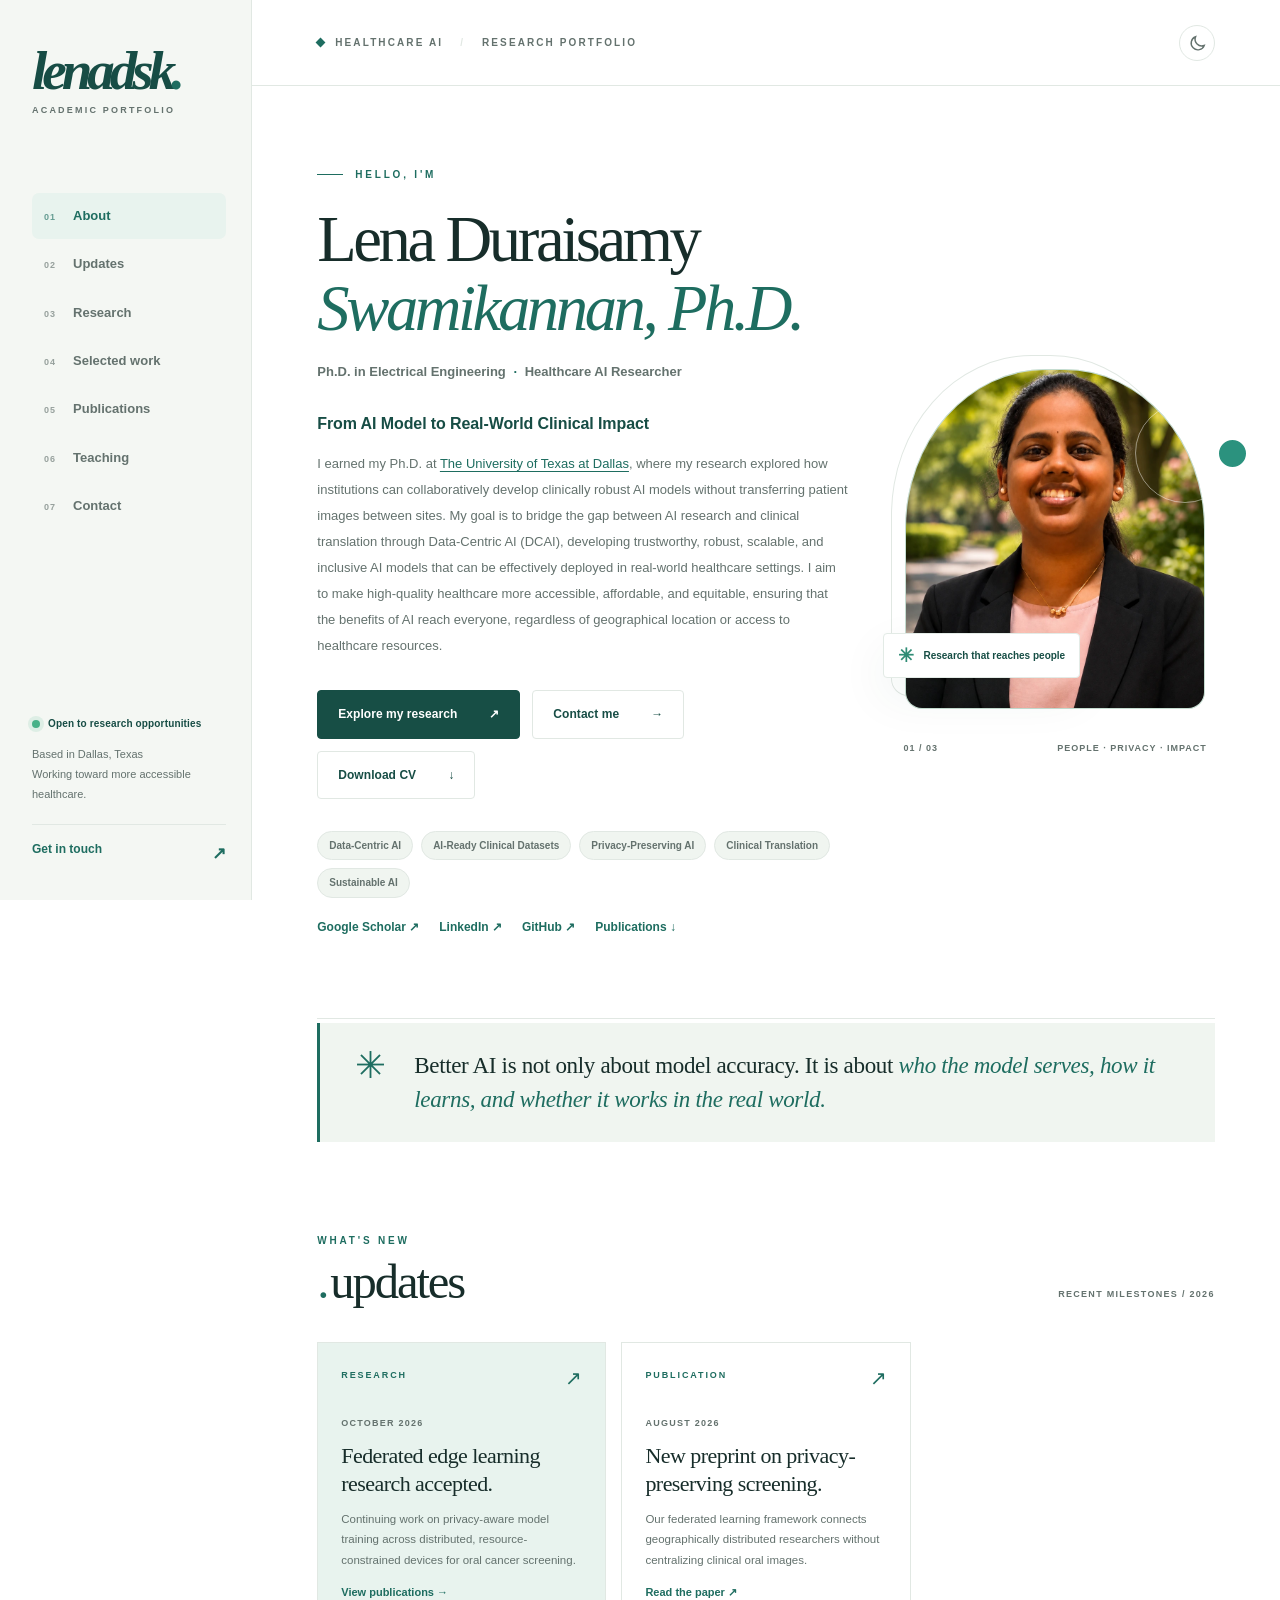
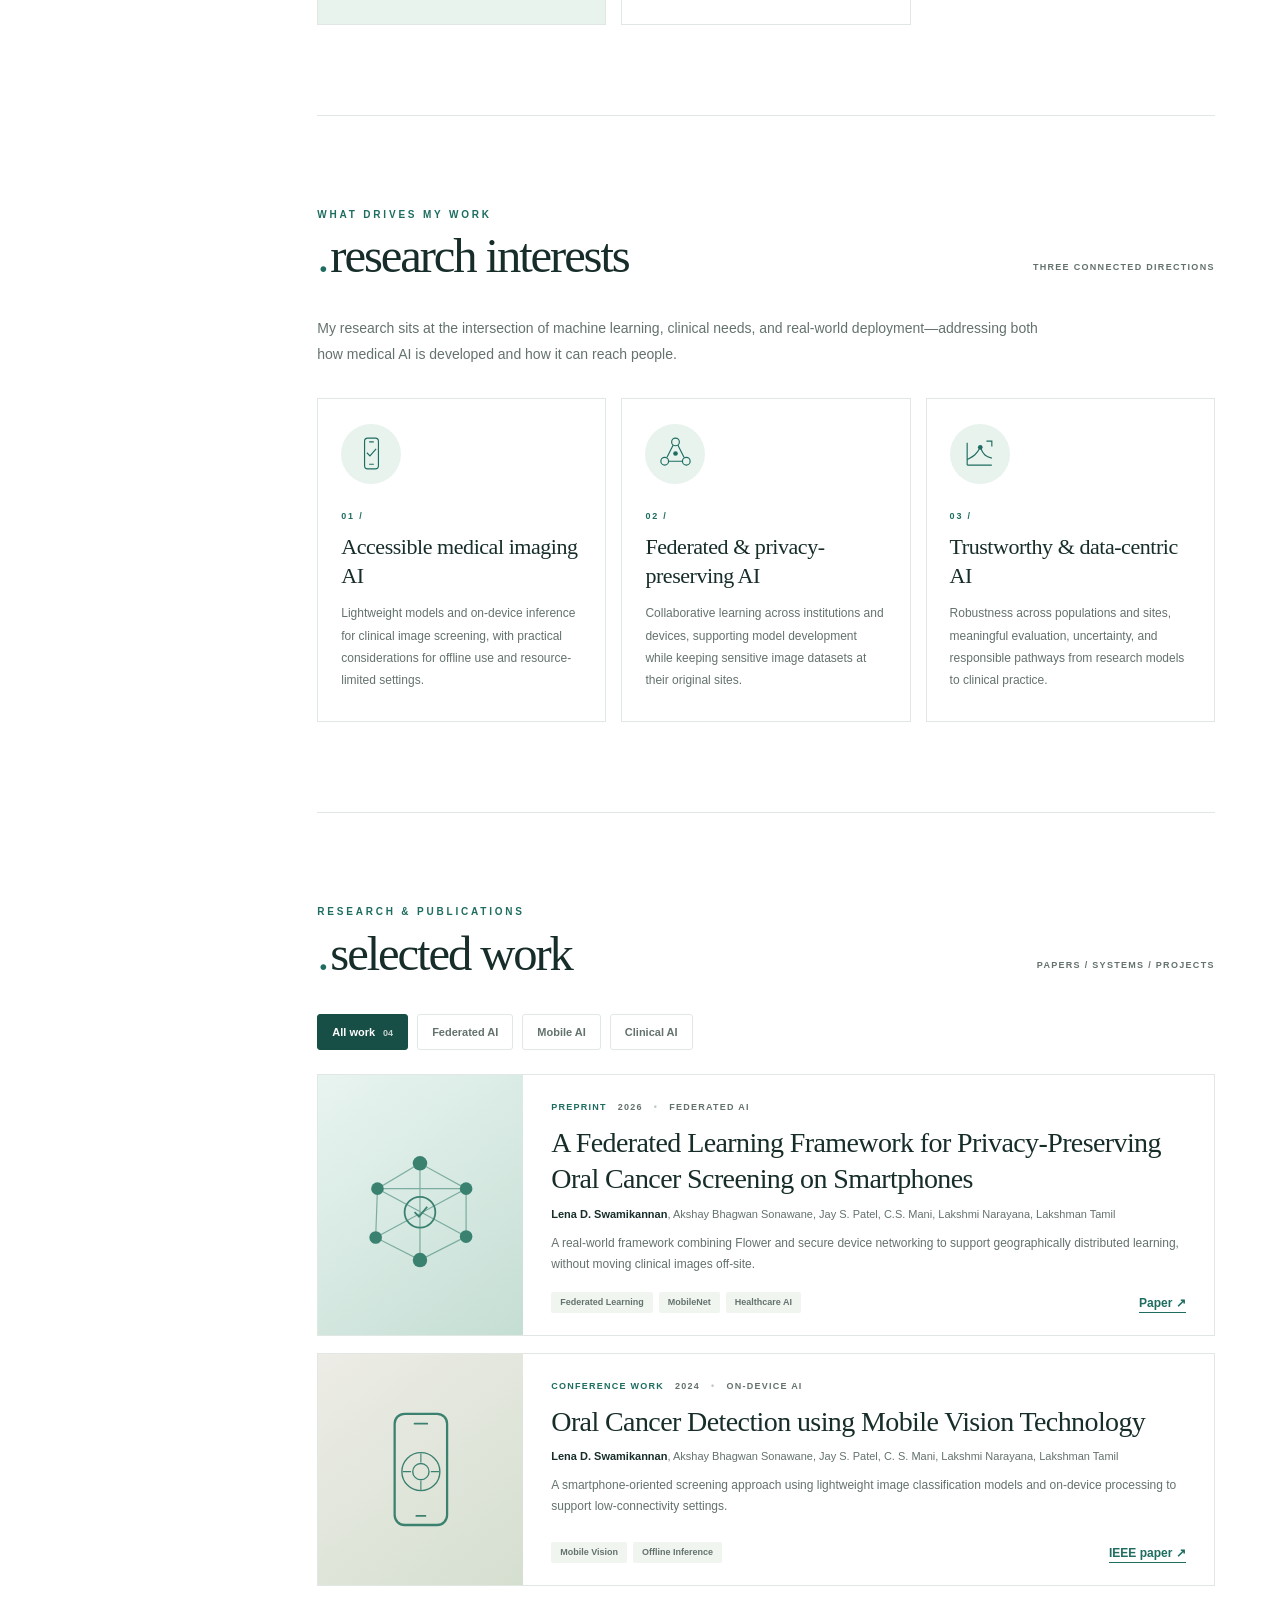
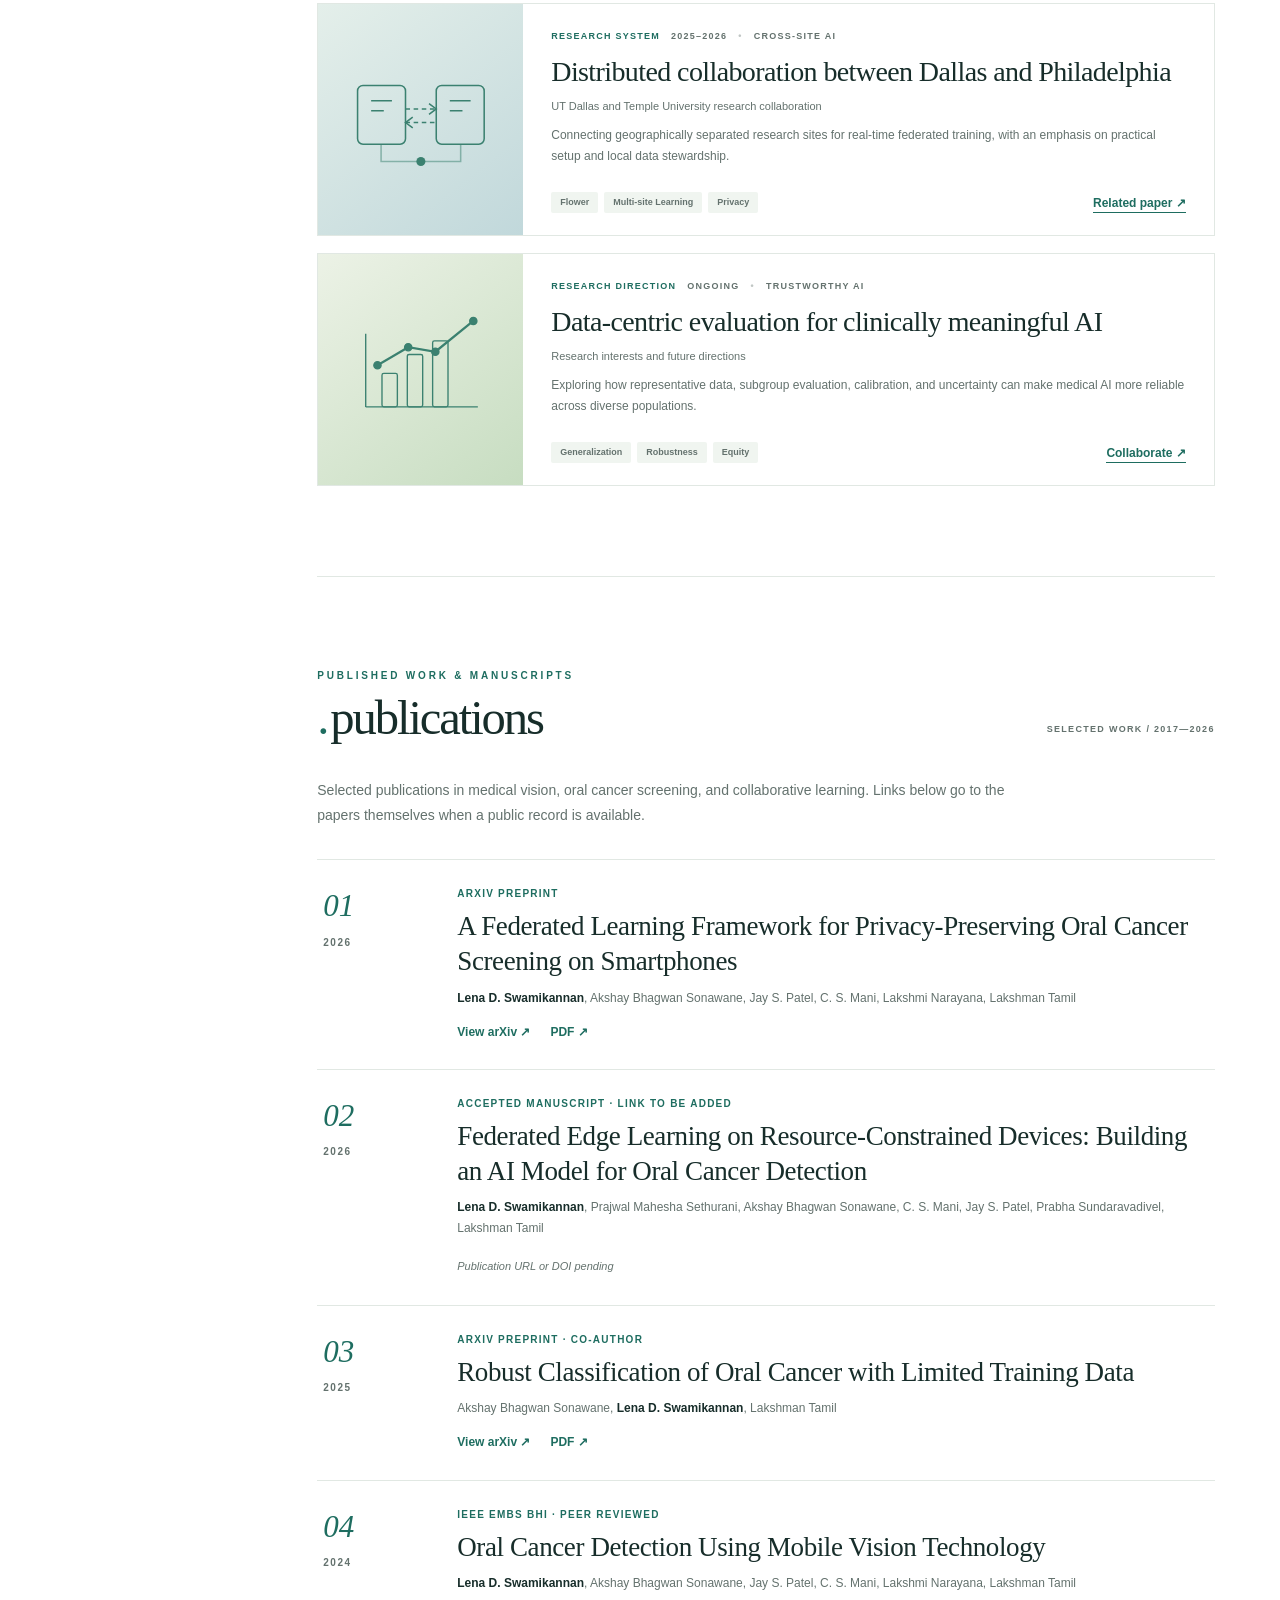
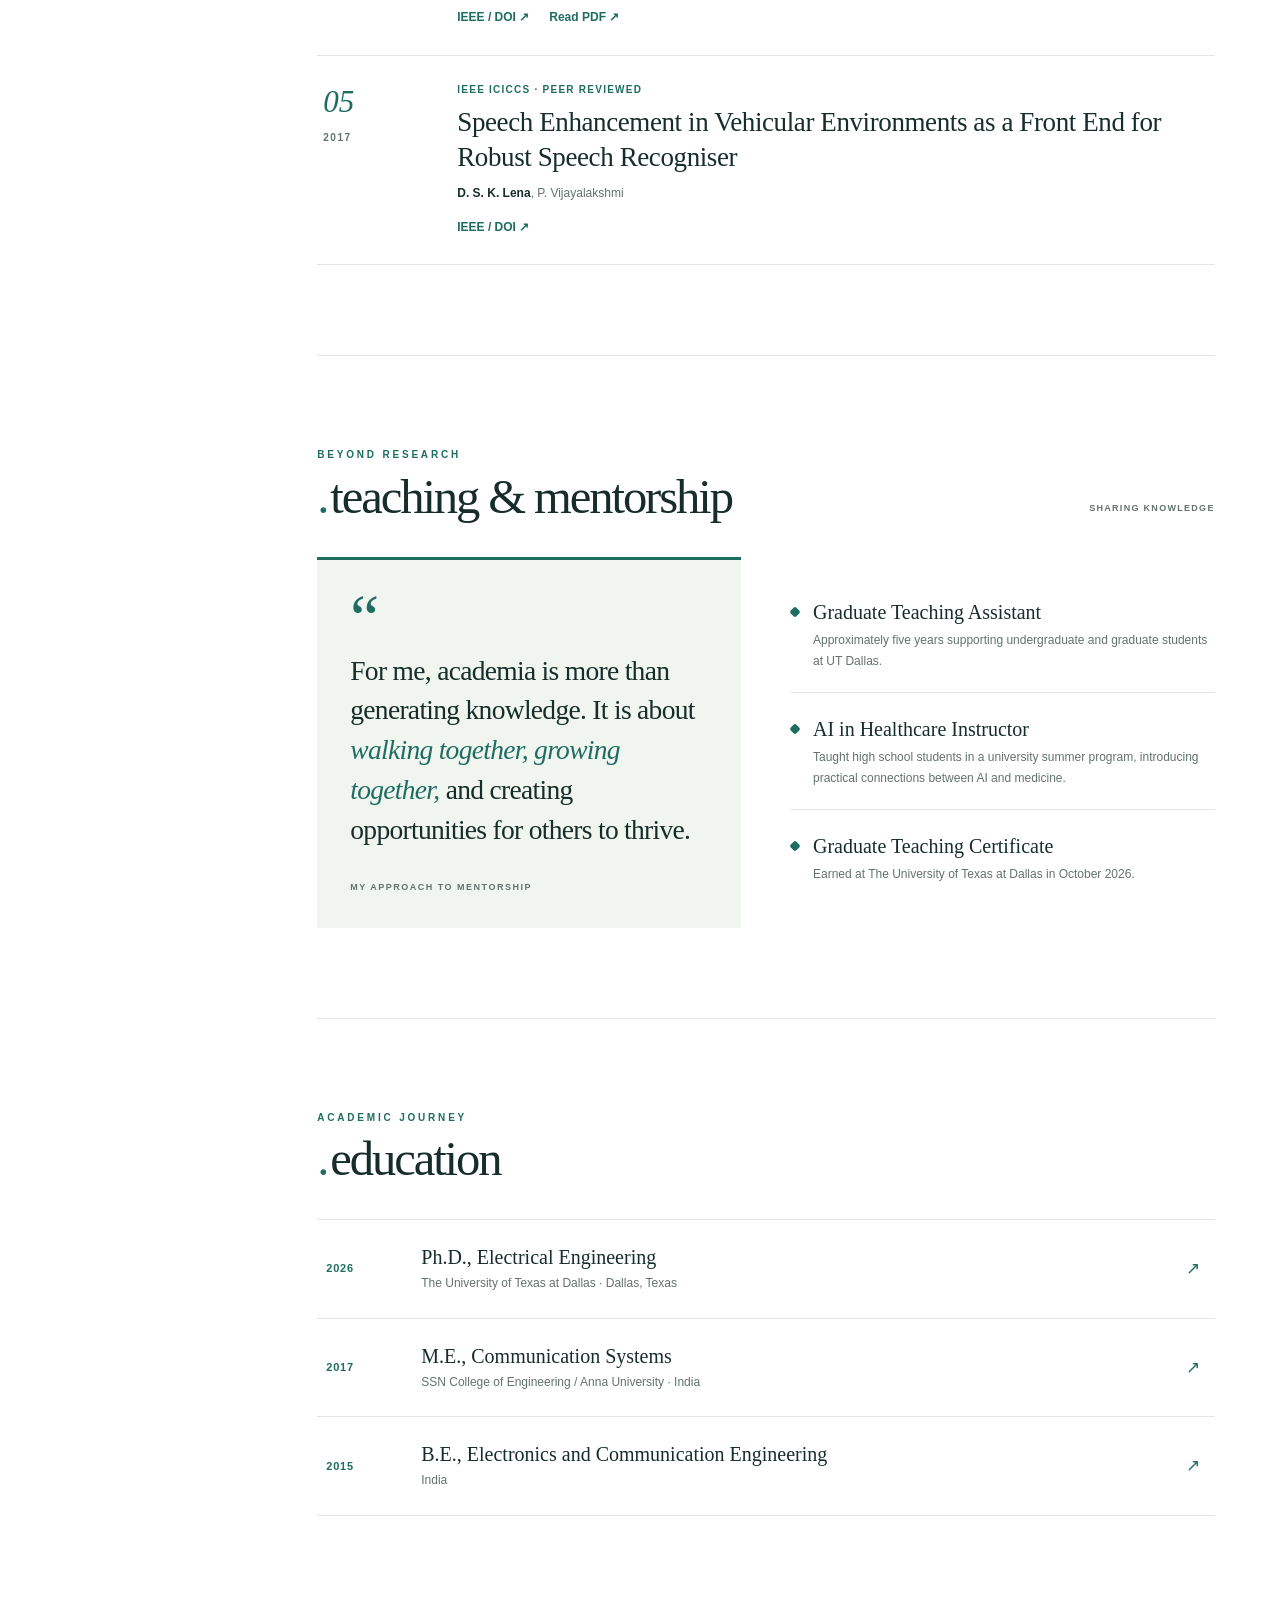
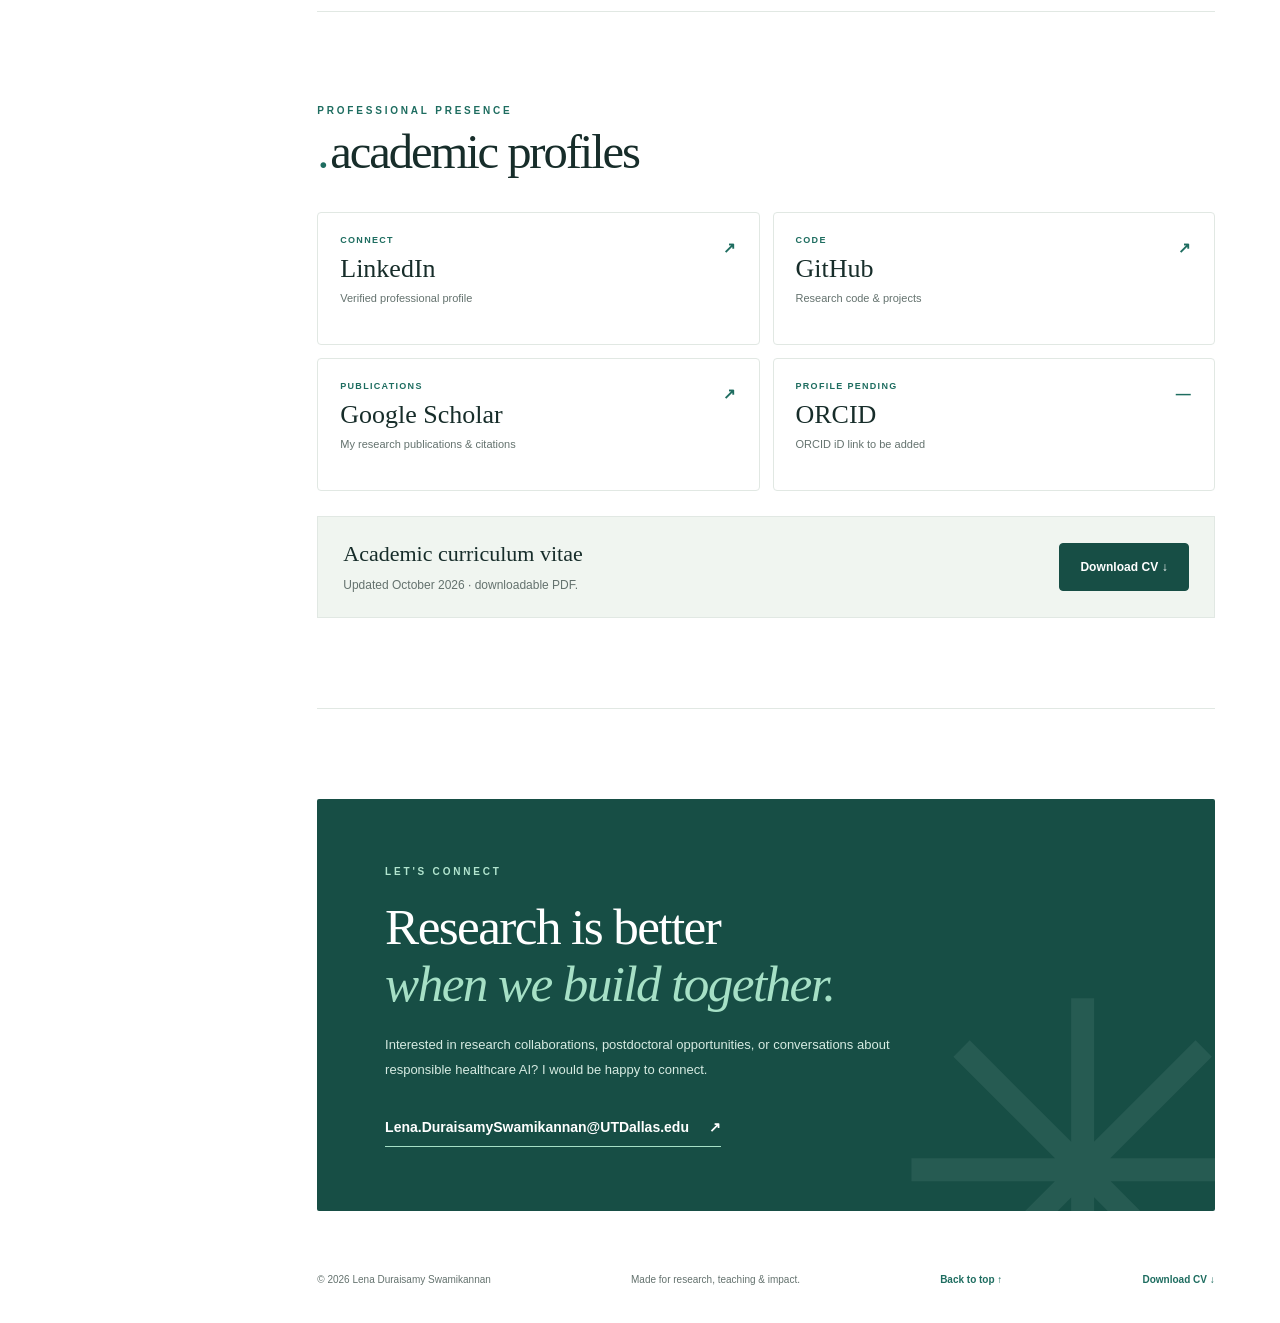
==== commit af6c8c4a: "Update index.html" ====
--- a/index.html
+++ b/index.html
@@ -193,15 +193,7 @@
 <a class="text-link" href="#publications">View publications <span aria-hidden="true">→</span></a>
 </article>
 
-<article class="update-card">
-<div class="update-top">
-<span class="small-caps">ACADEMIC</span>
-<span aria-hidden="true" class="arrow-northeast">↗</span>
-</div>
-<time datetime="2026-08">AUGUST 2026</time>
-<h3>Completed my Ph.D. at UT Dallas.</h3>
-<p>Doctorate in Electrical Engineering, with research spanning medical imaging AI, mobile inference, and collaborative learning.</p>
-</article>
+
 
 <article class="update-card">
 <div class="update-top">
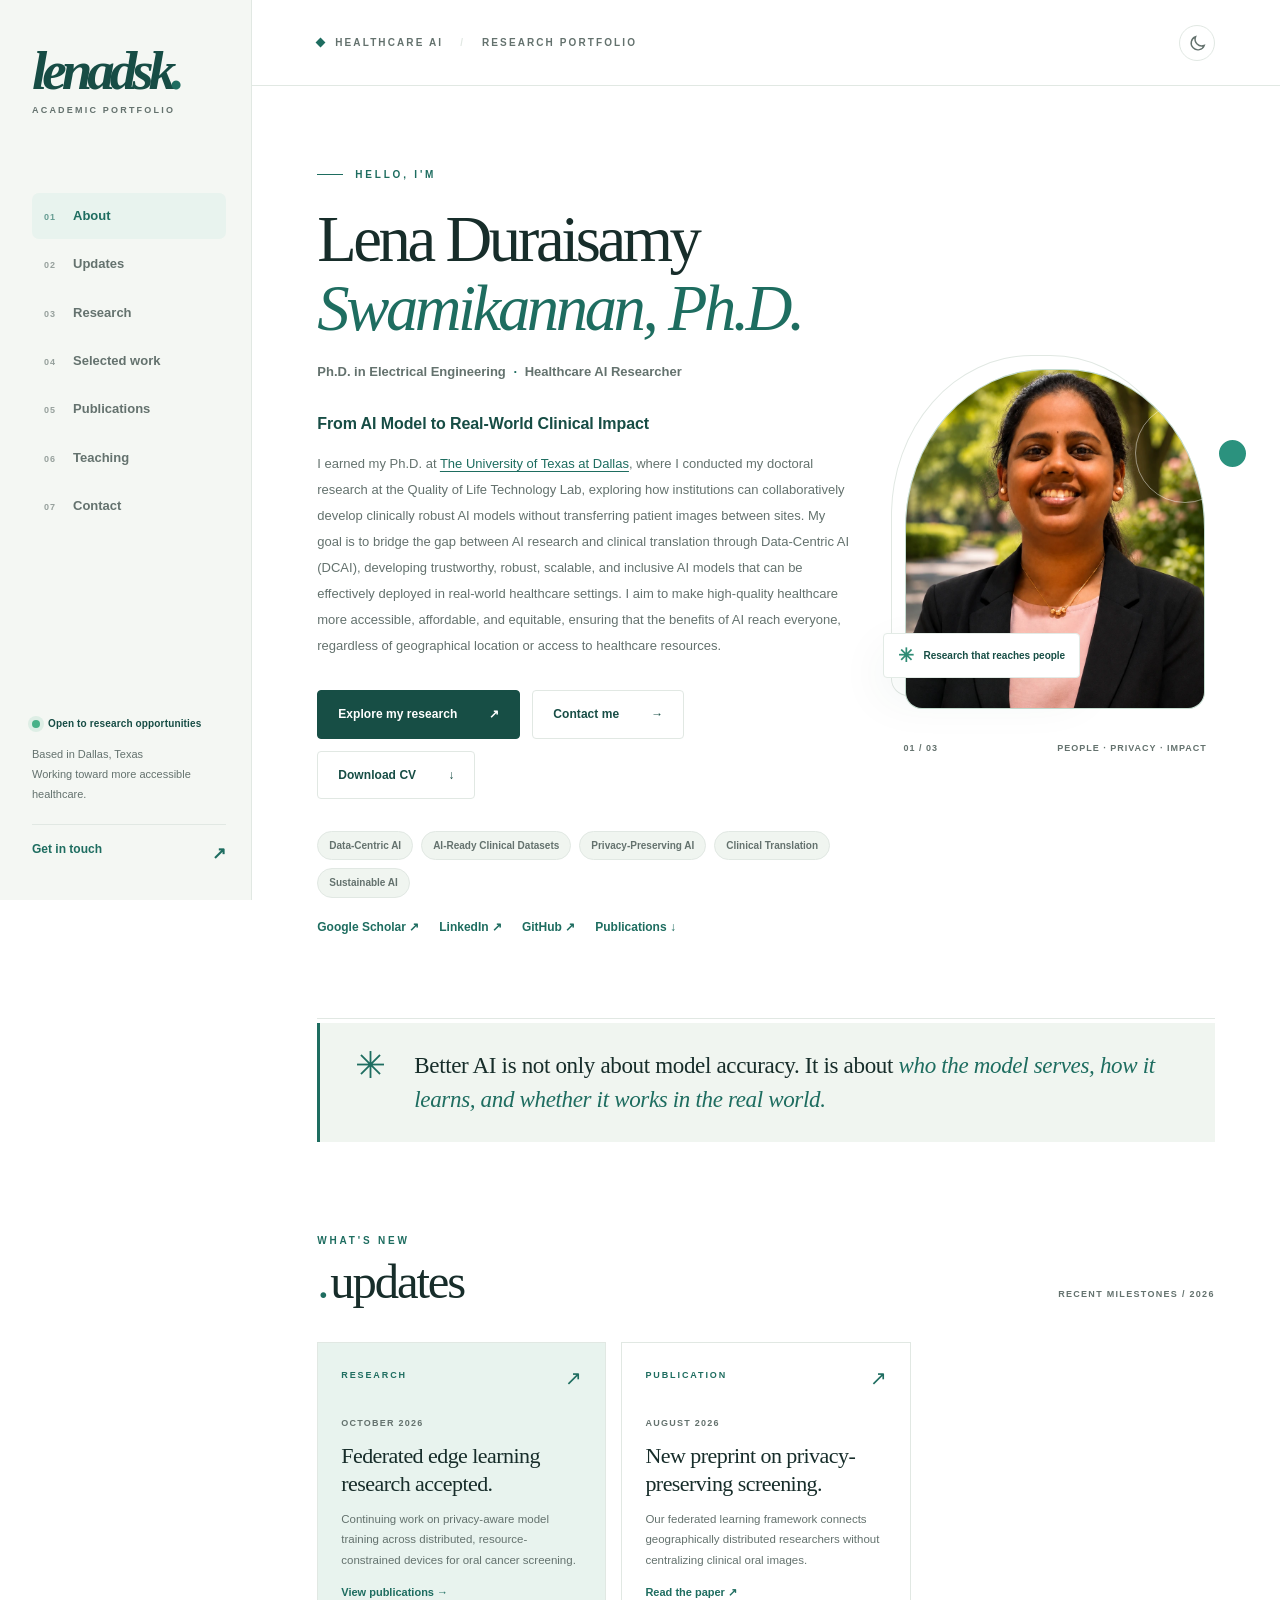
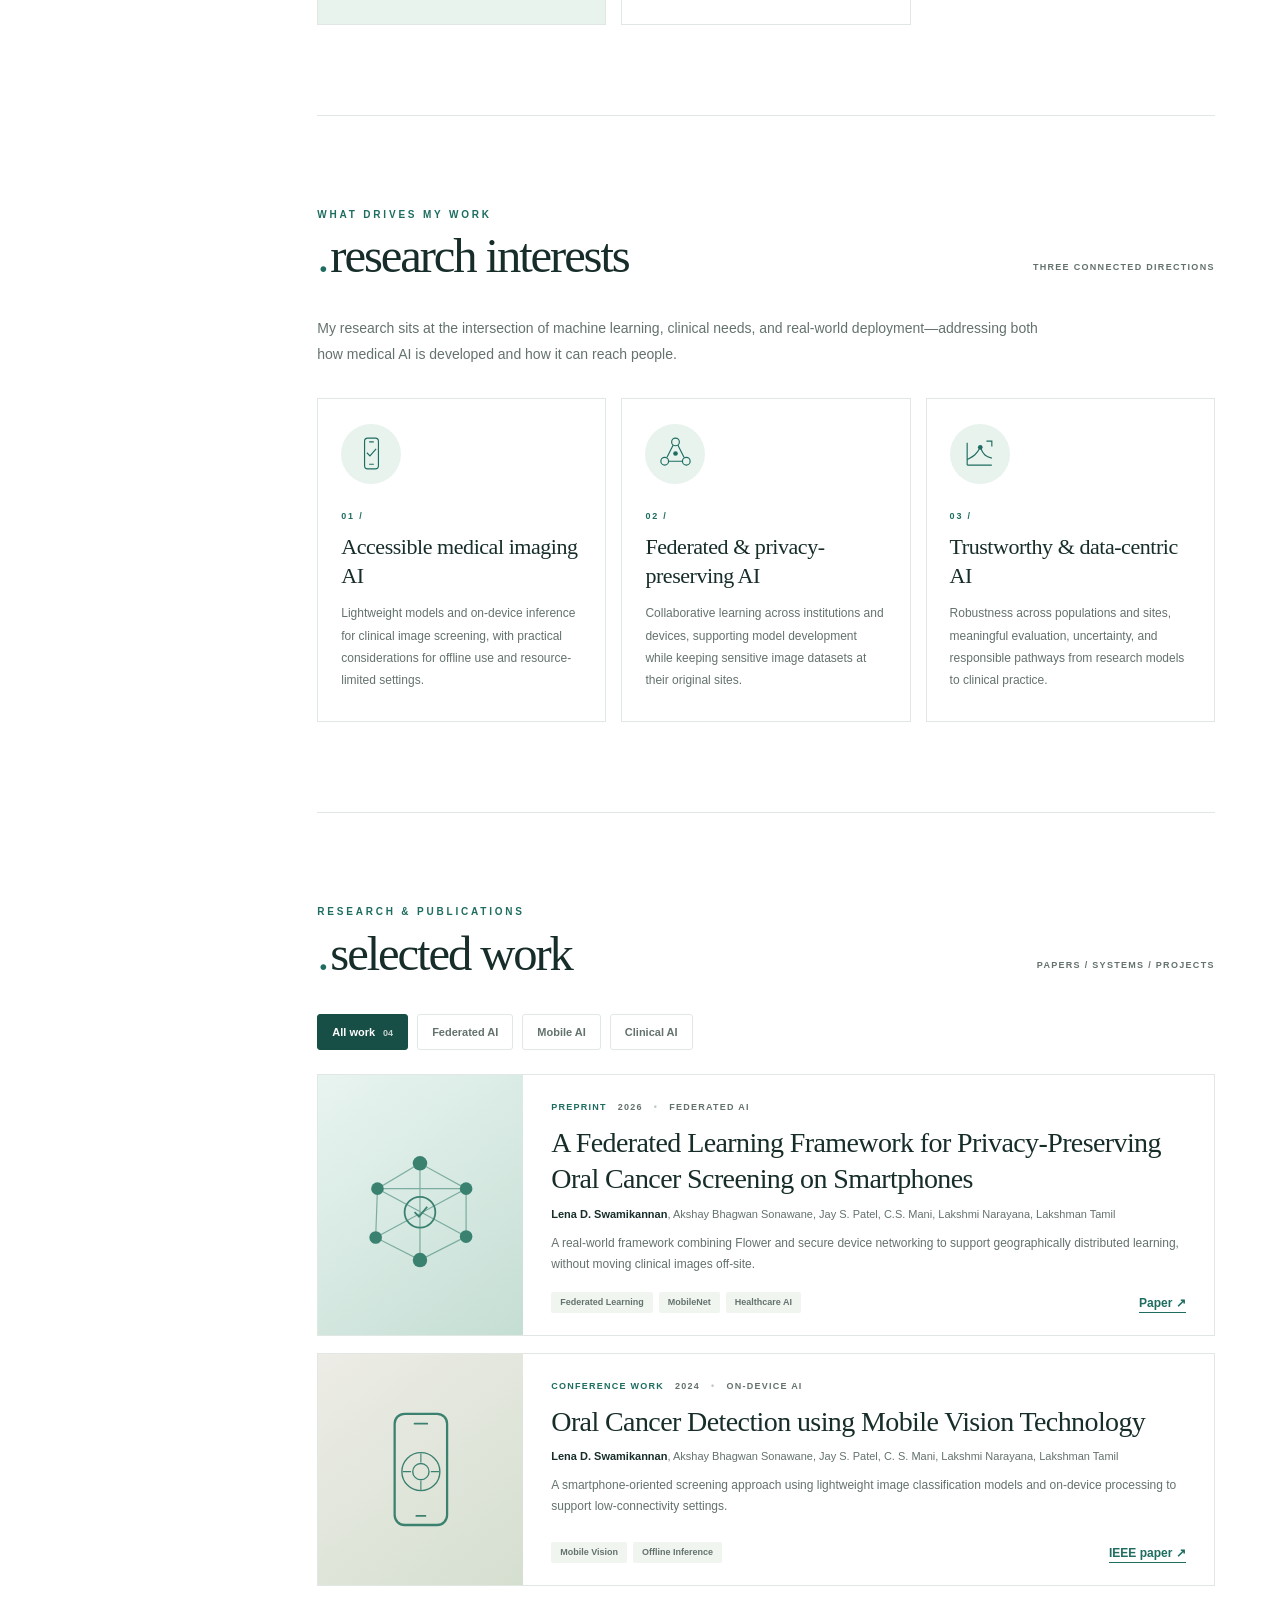
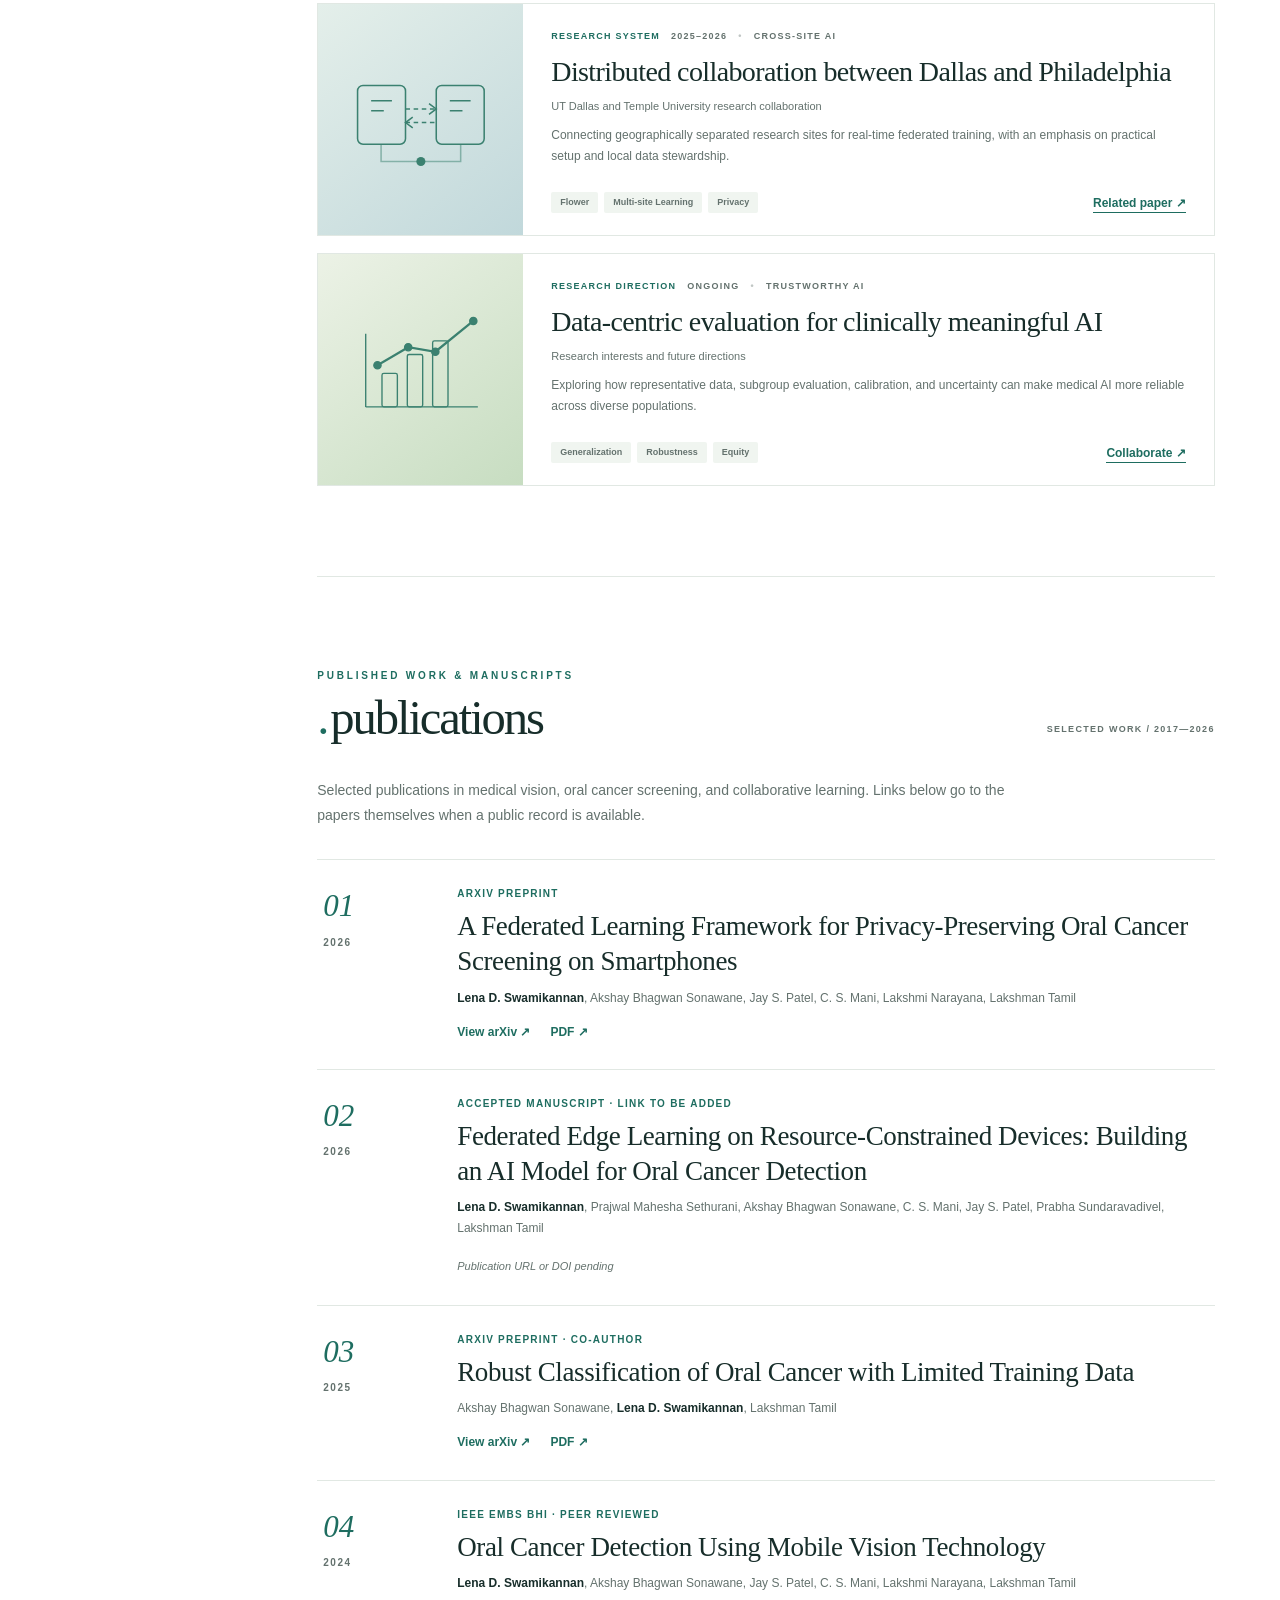
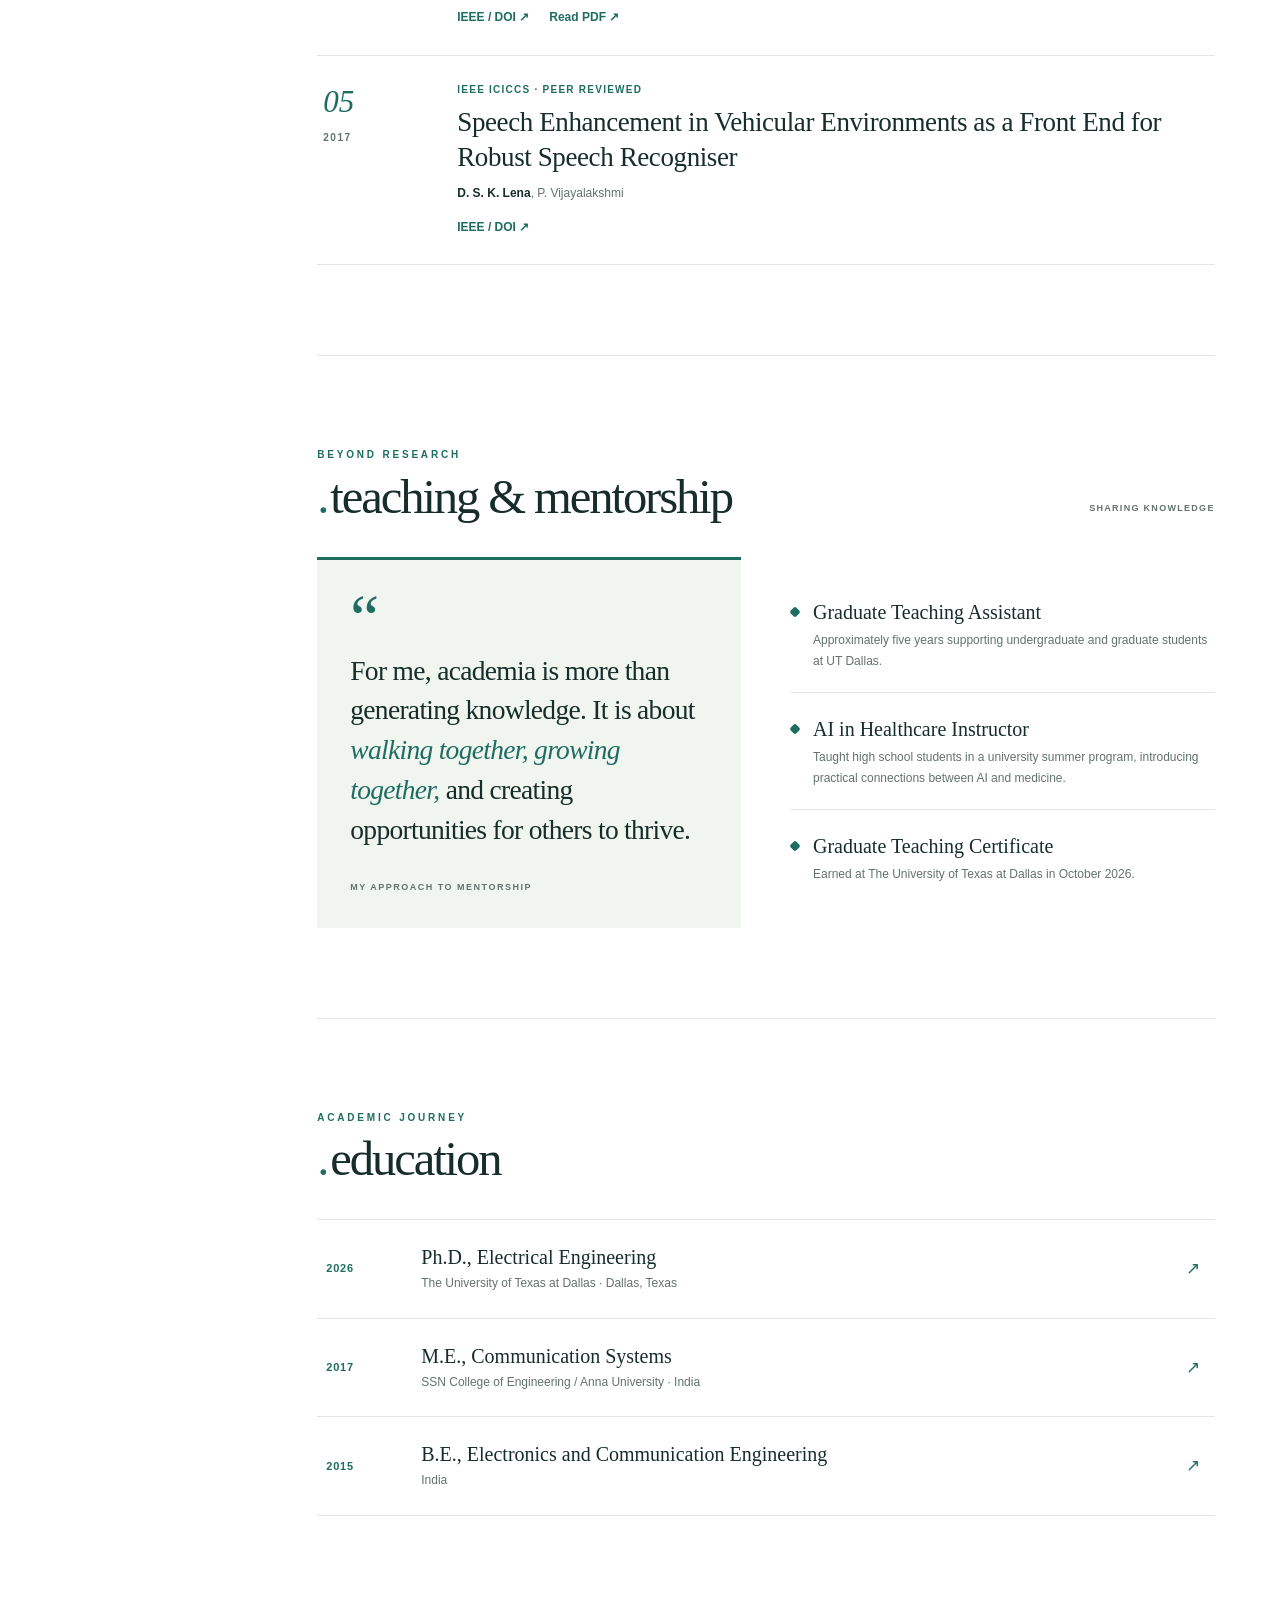
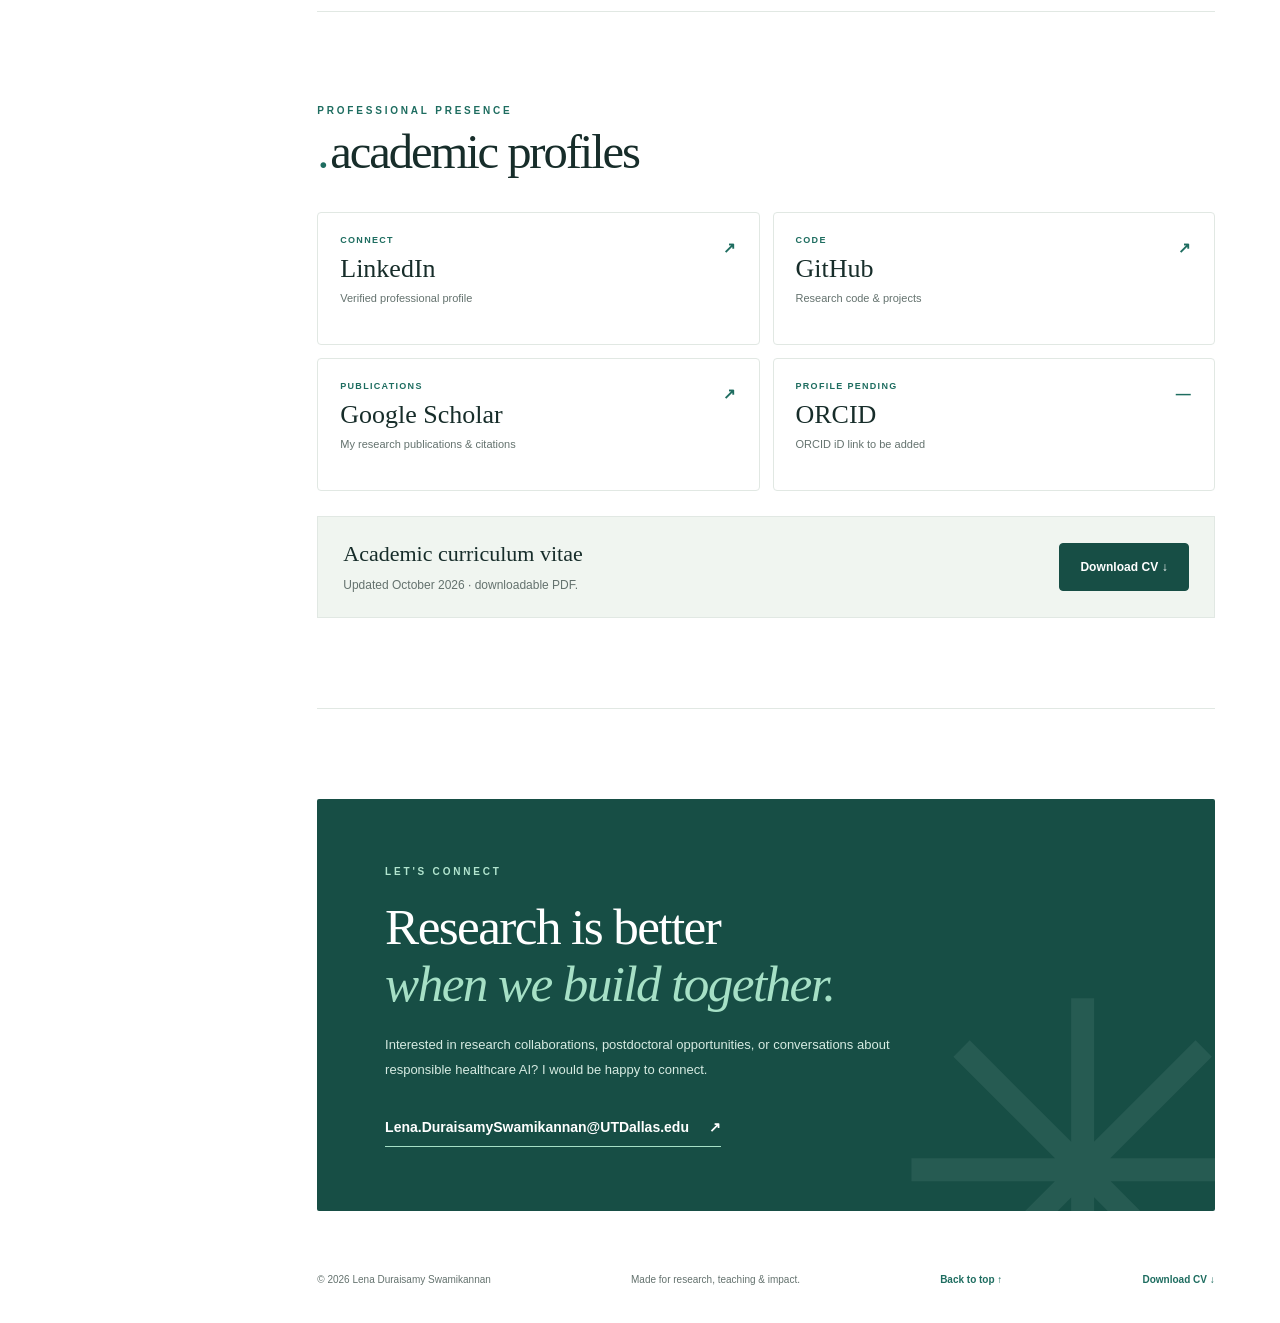
==== commit 68c4a264: "Update index.html" ====
--- a/index.html
+++ b/index.html
@@ -125,12 +125,24 @@
 <h1 id="main-title">Lena Duraisamy<br/><em>Swamikannan, Ph.D.</em></h1>
 <div class="hero-subtitle">Ph.D. in Electrical Engineering <span>·</span> Healthcare AI Researcher</div>
 <p class="hero-lede"><strong> From AI Model to Real-World Clinical Impact</strong></p>
+
 <p class="hero-support">
-I earned my Ph.D. at
-<a href="https://www.utdallas.edu/" target="_blank" rel="noopener noreferrer">The University of Texas at Dallas</a>,
-where my research explored how institutions can collaboratively develop clinically robust AI models without transferring patient images between sites. My goal is to bridge
-the gap between AI research and clinical translation through Data-Centric AI (DCAI), developing trustworthy, robust, scalable, and inclusive AI models that can be effectively deployed in real-world healthcare settings. I aim to make high-quality healthcare more accessible, affordable, and equitable, ensuring that the benefits of AI reach everyone, regardless of geographical location or access to healthcare resources.
+  I earned my Ph.D. at
+  <a href="https://www.utdallas.edu/" target="_blank" rel="noopener noreferrer">The University of Texas at Dallas</a>,
+  where I conducted my doctoral research at the Quality of Life Technology Lab,
+  exploring how institutions can collaboratively develop clinically robust AI
+  models without transferring patient images between sites.
+
+  My goal is to bridge the gap between AI research and clinical translation
+  through Data-Centric AI (DCAI), developing trustworthy, robust, scalable,
+  and inclusive AI models that can be effectively deployed in real-world
+  healthcare settings.
+
+  I aim to make high-quality healthcare more accessible, affordable, and
+  equitable, ensuring that the benefits of AI reach everyone, regardless
+  of geographical location or access to healthcare resources.
 </p>
+
 
 <div class="hero-actions">
 <a class="button button-primary" href="#work">Explore my research <span aria-hidden="true">↗</span></a>
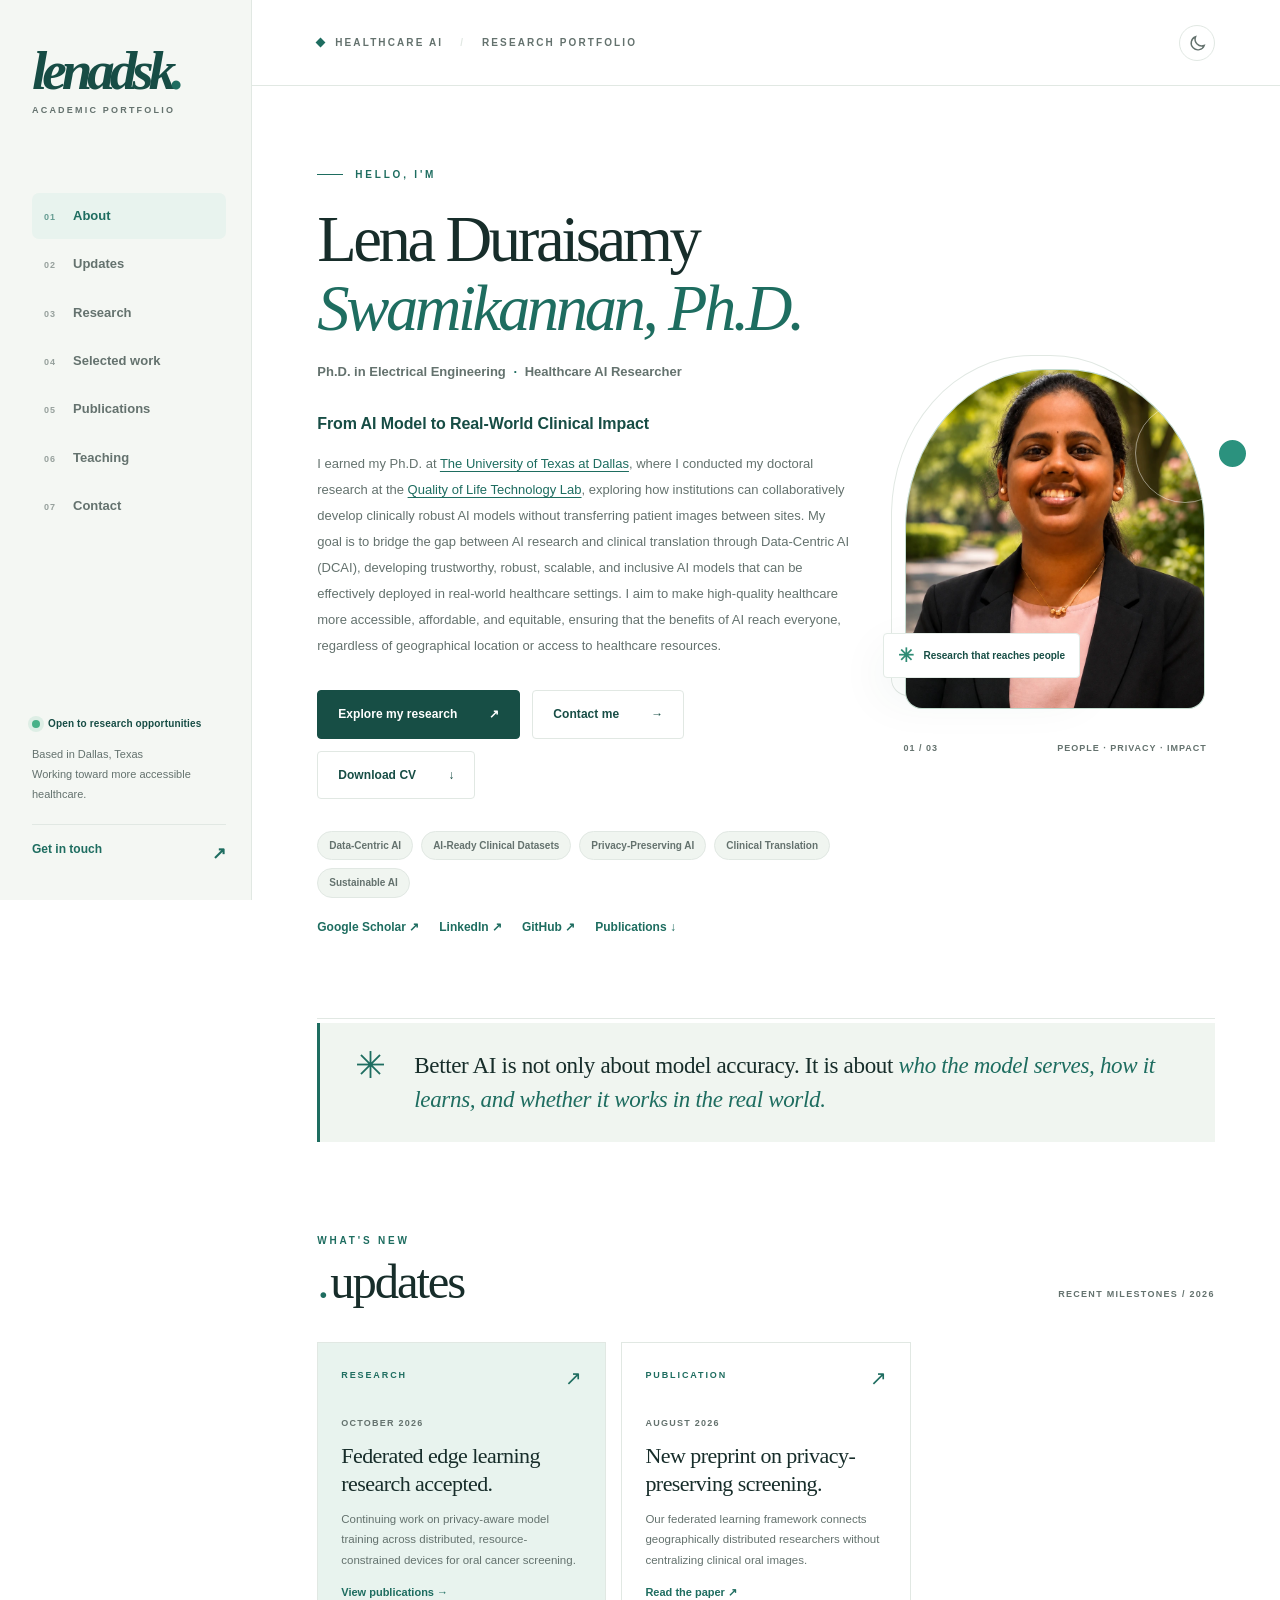
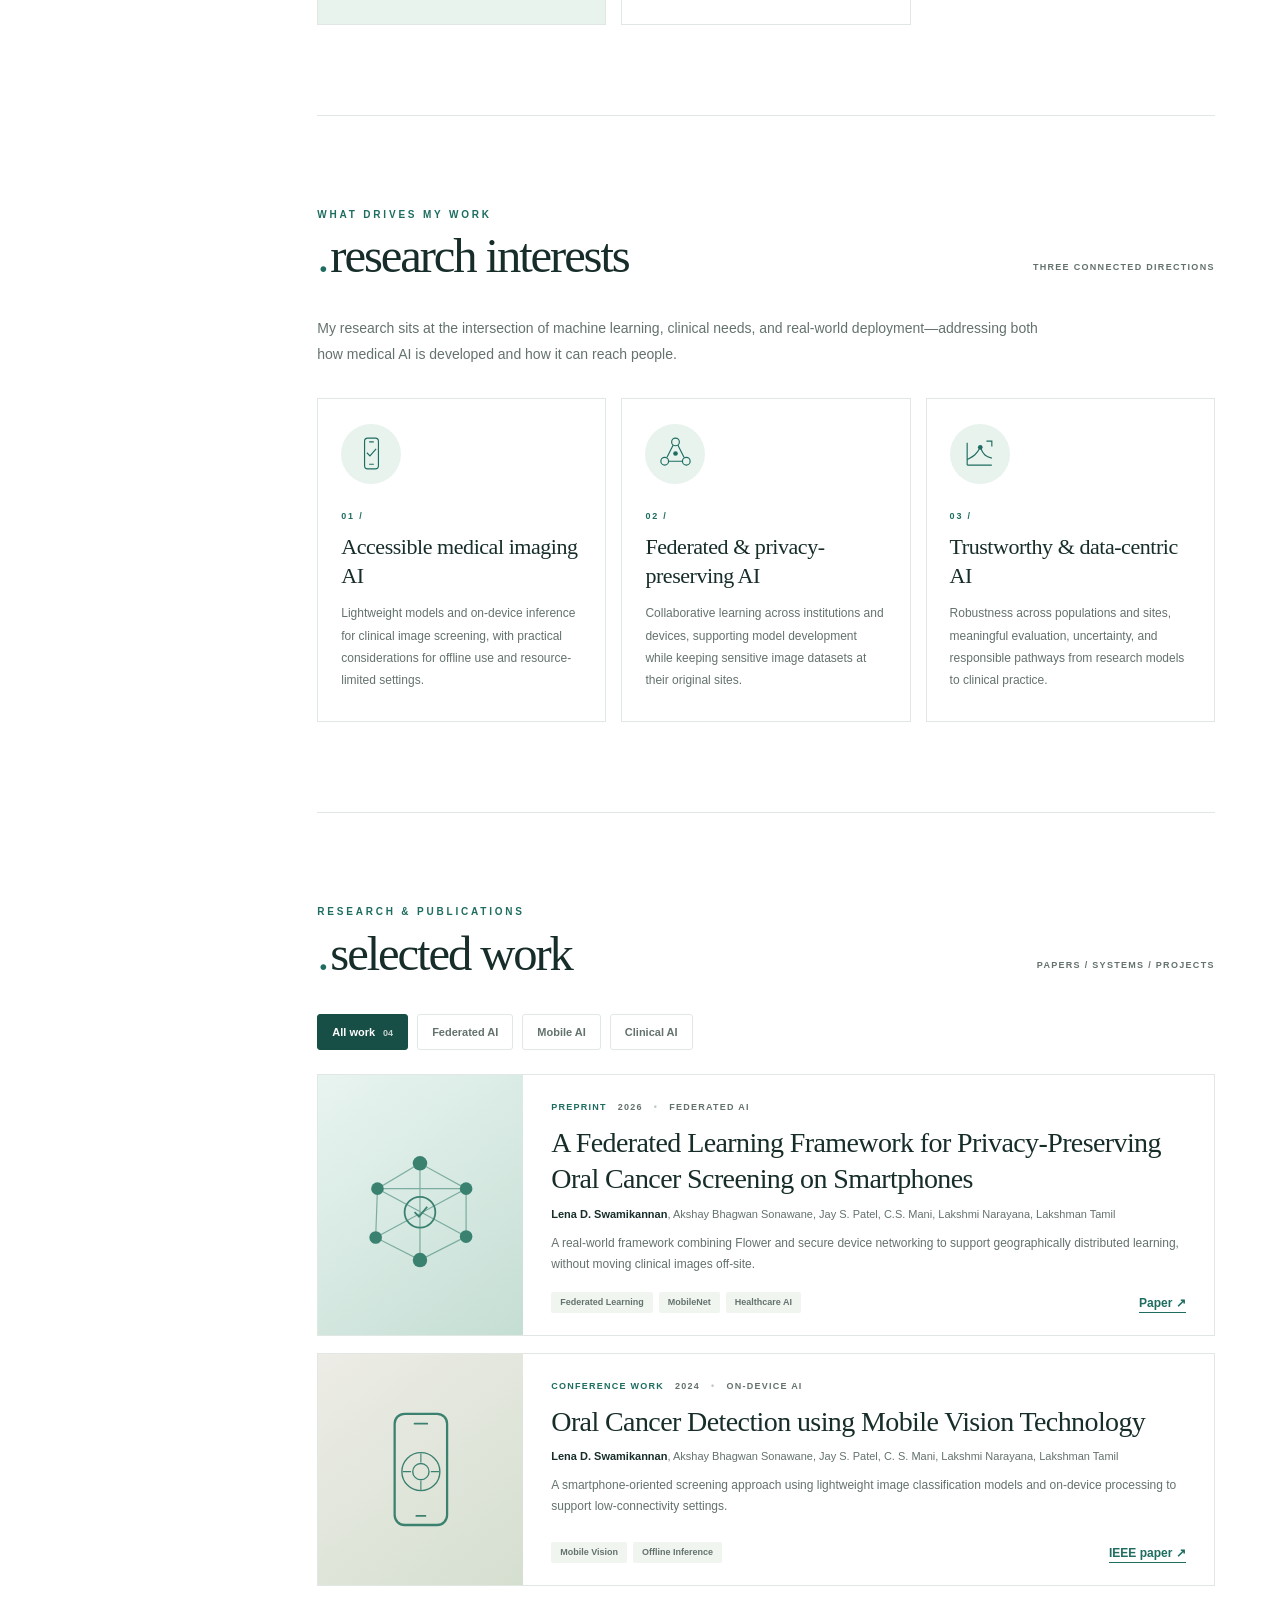
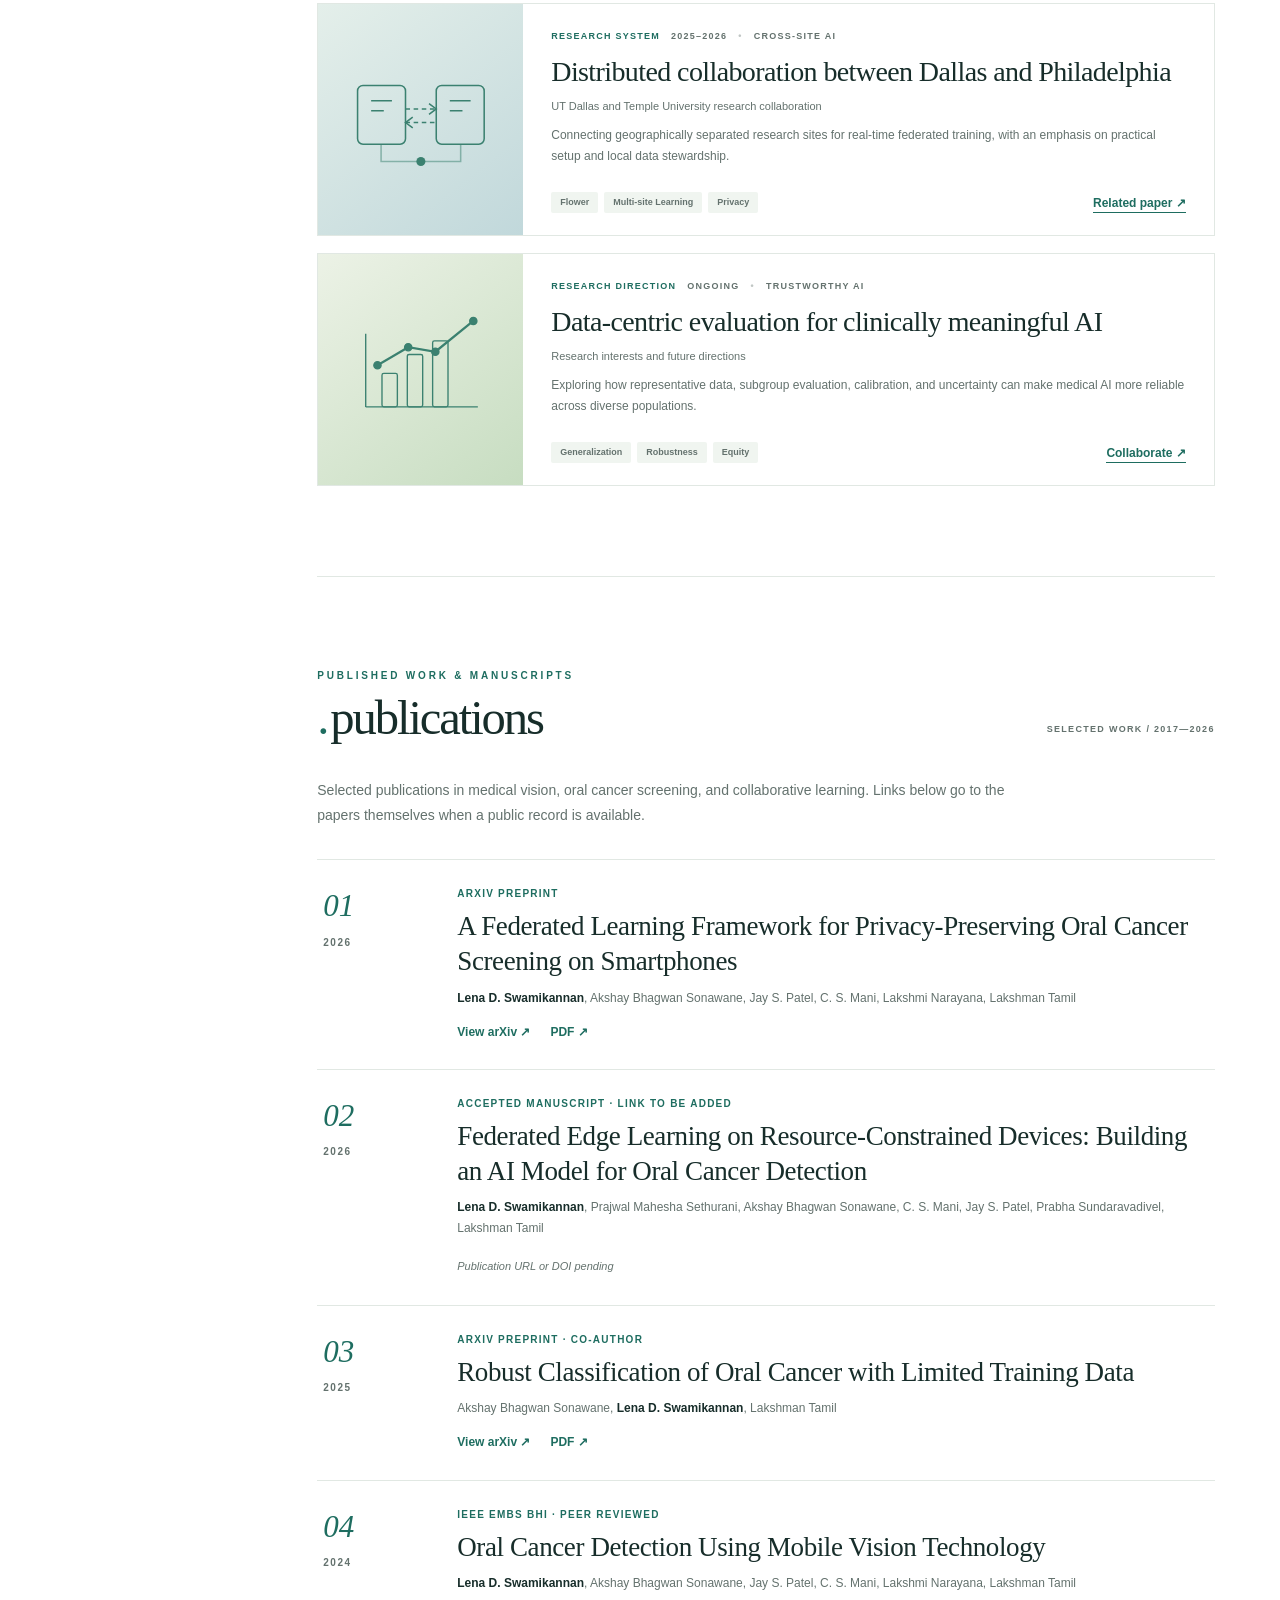
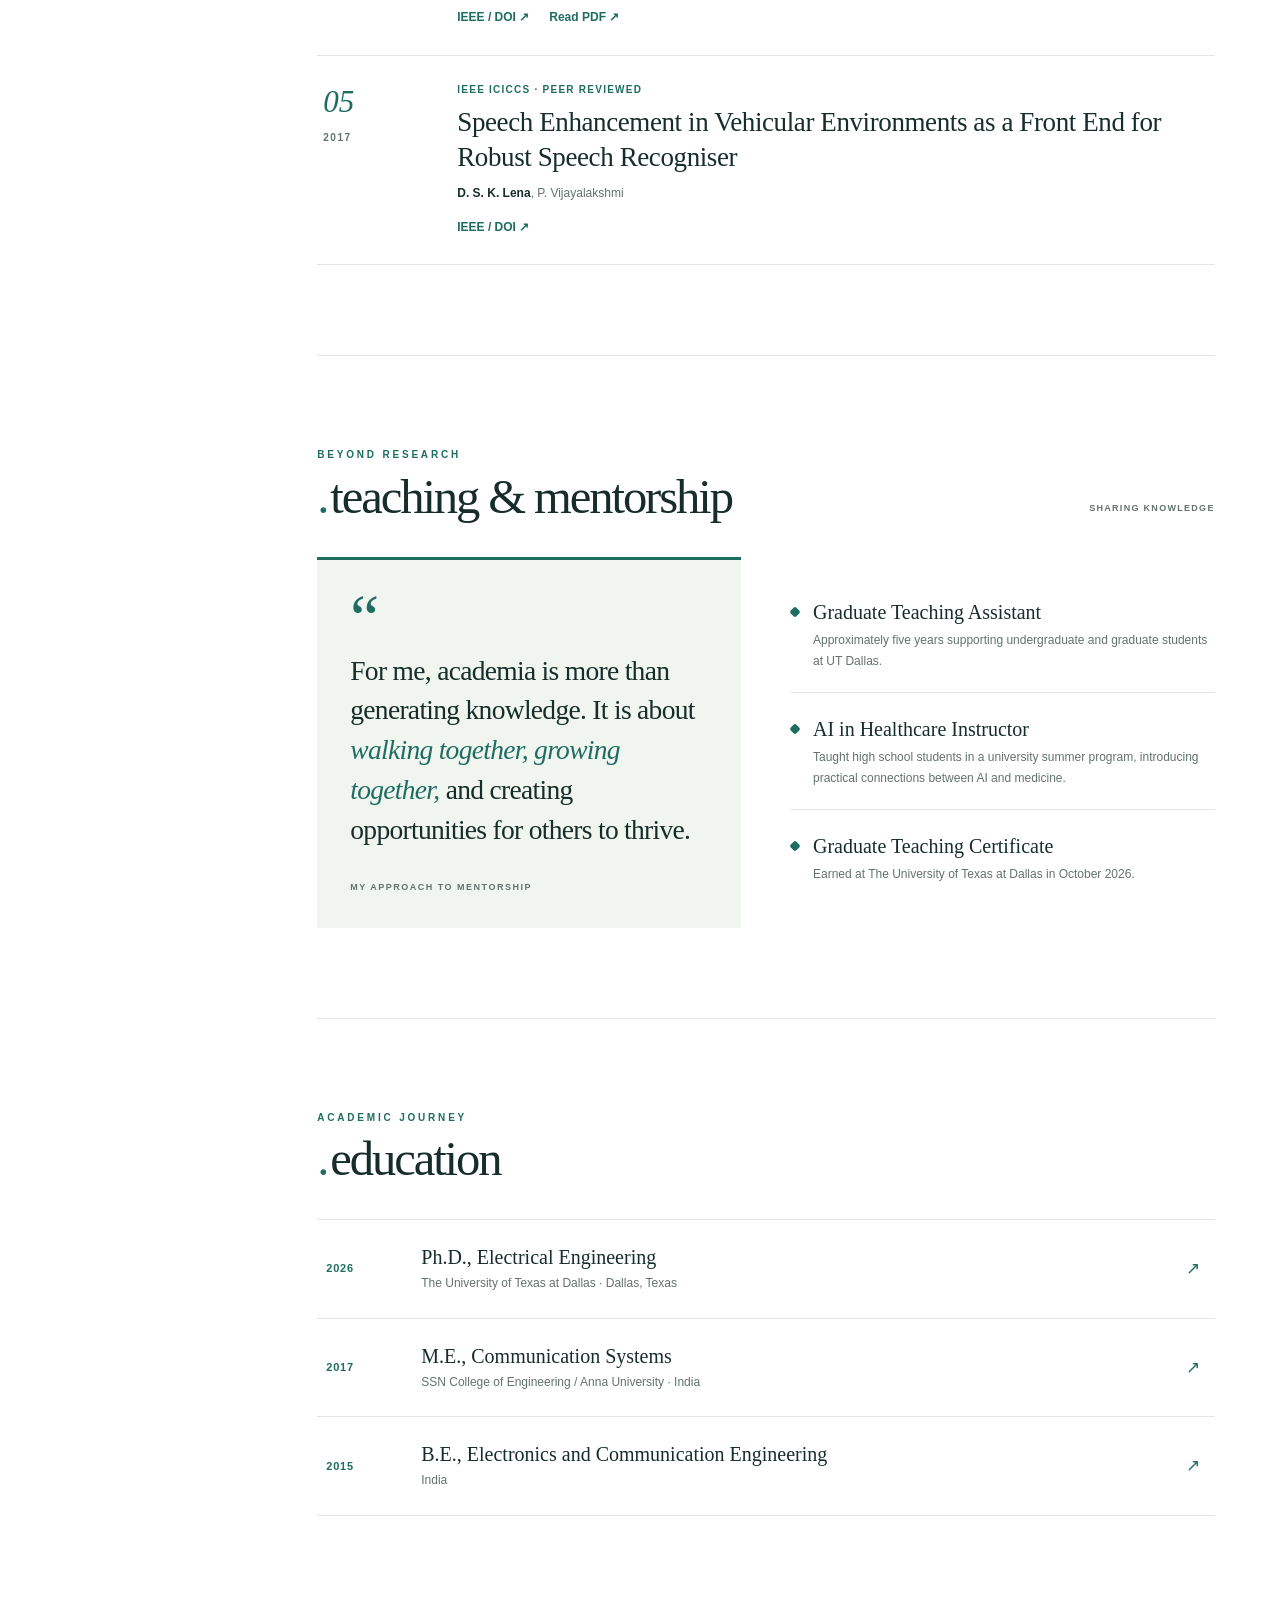
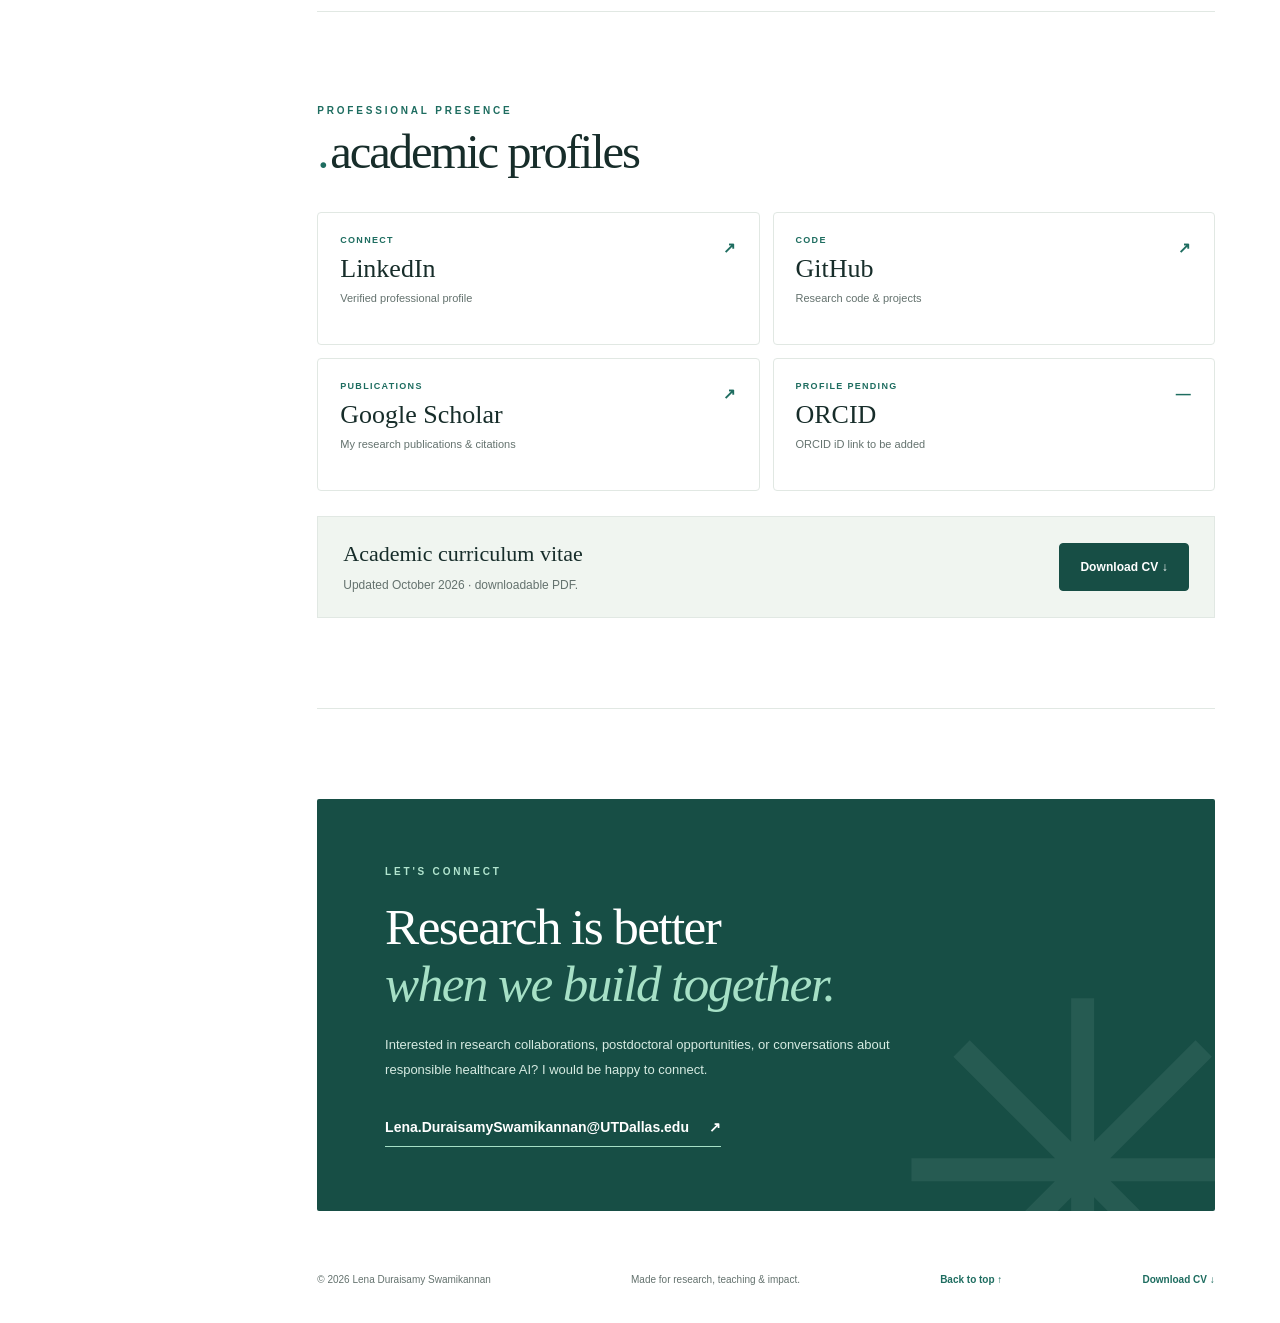
==== commit 971bd217: "Update index.html" ====
--- a/index.html
+++ b/index.html
@@ -126,10 +126,13 @@
 <div class="hero-subtitle">Ph.D. in Electrical Engineering <span>·</span> Healthcare AI Researcher</div>
 <p class="hero-lede"><strong> From AI Model to Real-World Clinical Impact</strong></p>
 
+
 <p class="hero-support">
   I earned my Ph.D. at
   <a href="https://www.utdallas.edu/" target="_blank" rel="noopener noreferrer">The University of Texas at Dallas</a>,
-  where I conducted my doctoral research at the Quality of Life Technology Lab,
+  where I conducted my doctoral research at the
+  <a href="https://ecs.utdallas.edu/research/researchlabs/QoLT/index.html"
+     target="_blank" rel="noopener noreferrer">Quality of Life Technology Lab</a>,
   exploring how institutions can collaboratively develop clinically robust AI
   models without transferring patient images between sites.
 
@@ -142,6 +145,7 @@
   equitable, ensuring that the benefits of AI reach everyone, regardless
   of geographical location or access to healthcare resources.
 </p>
+
 
 
 <div class="hero-actions">
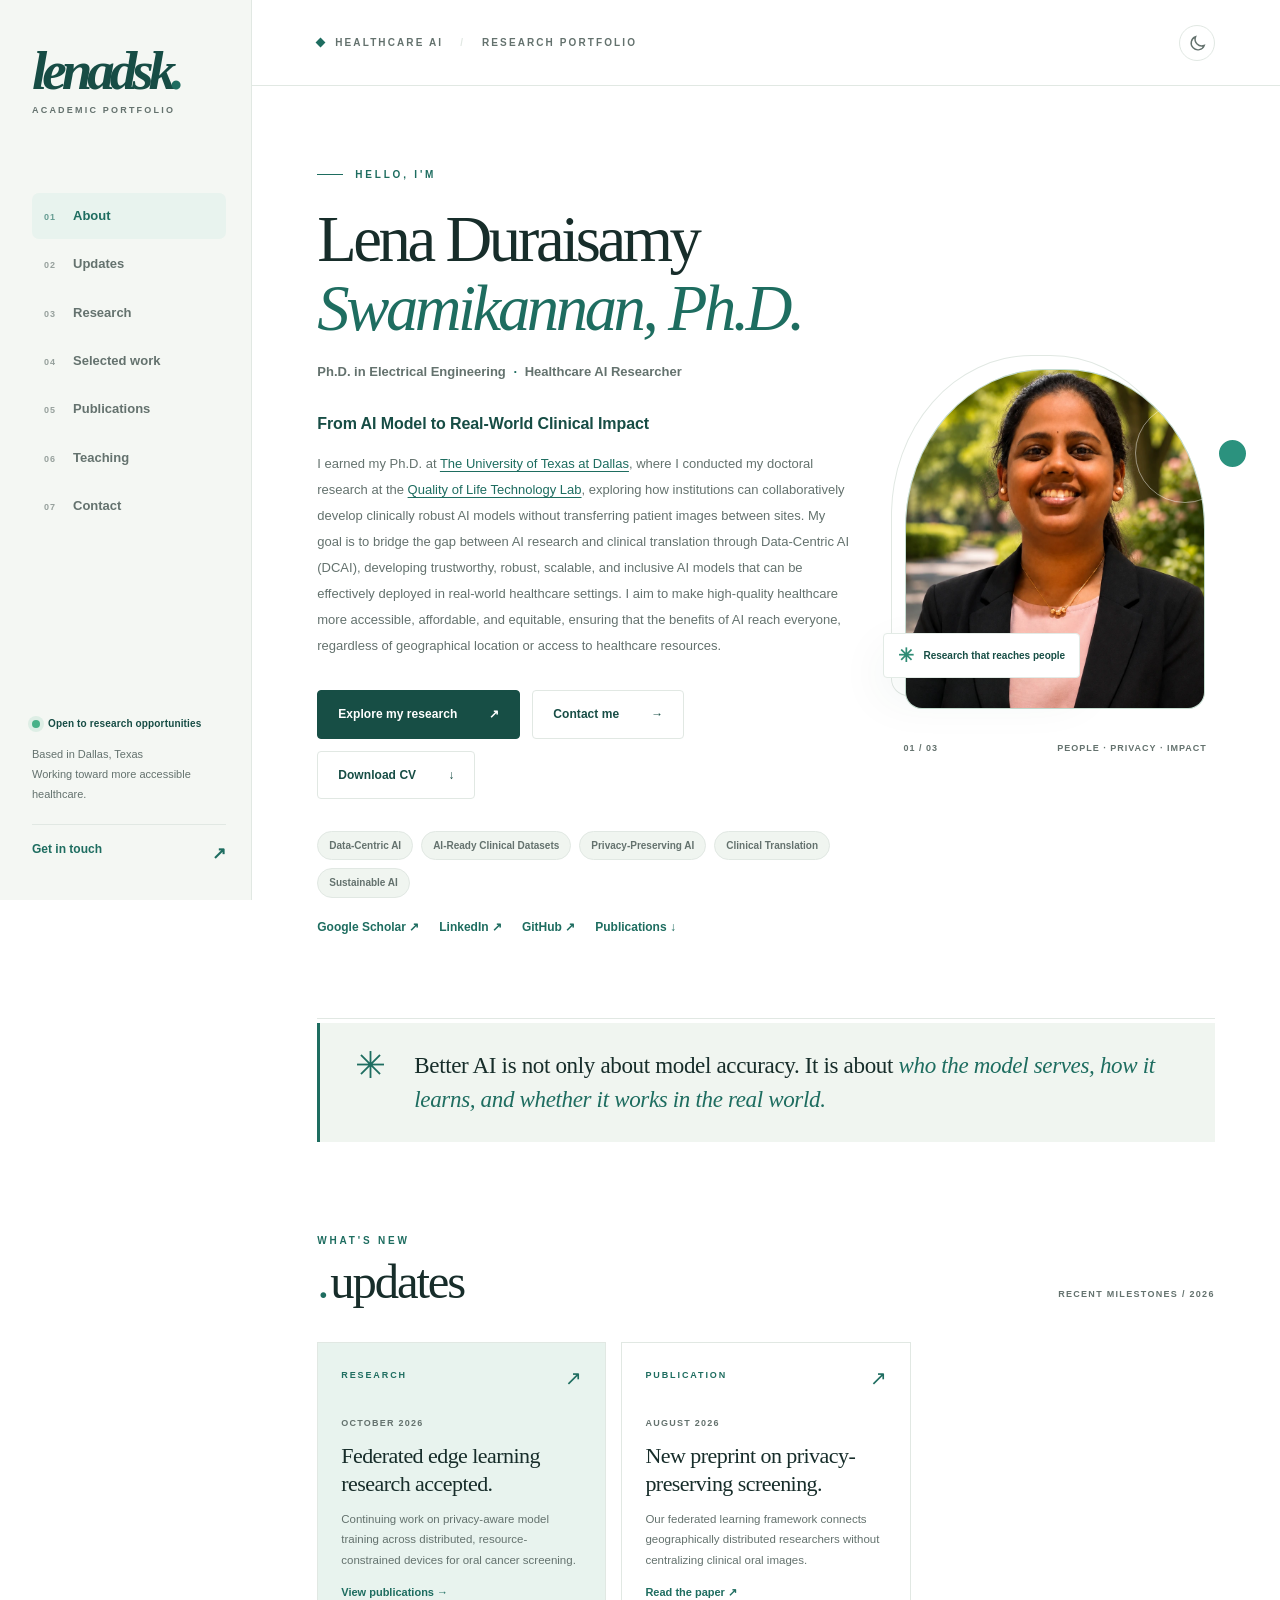
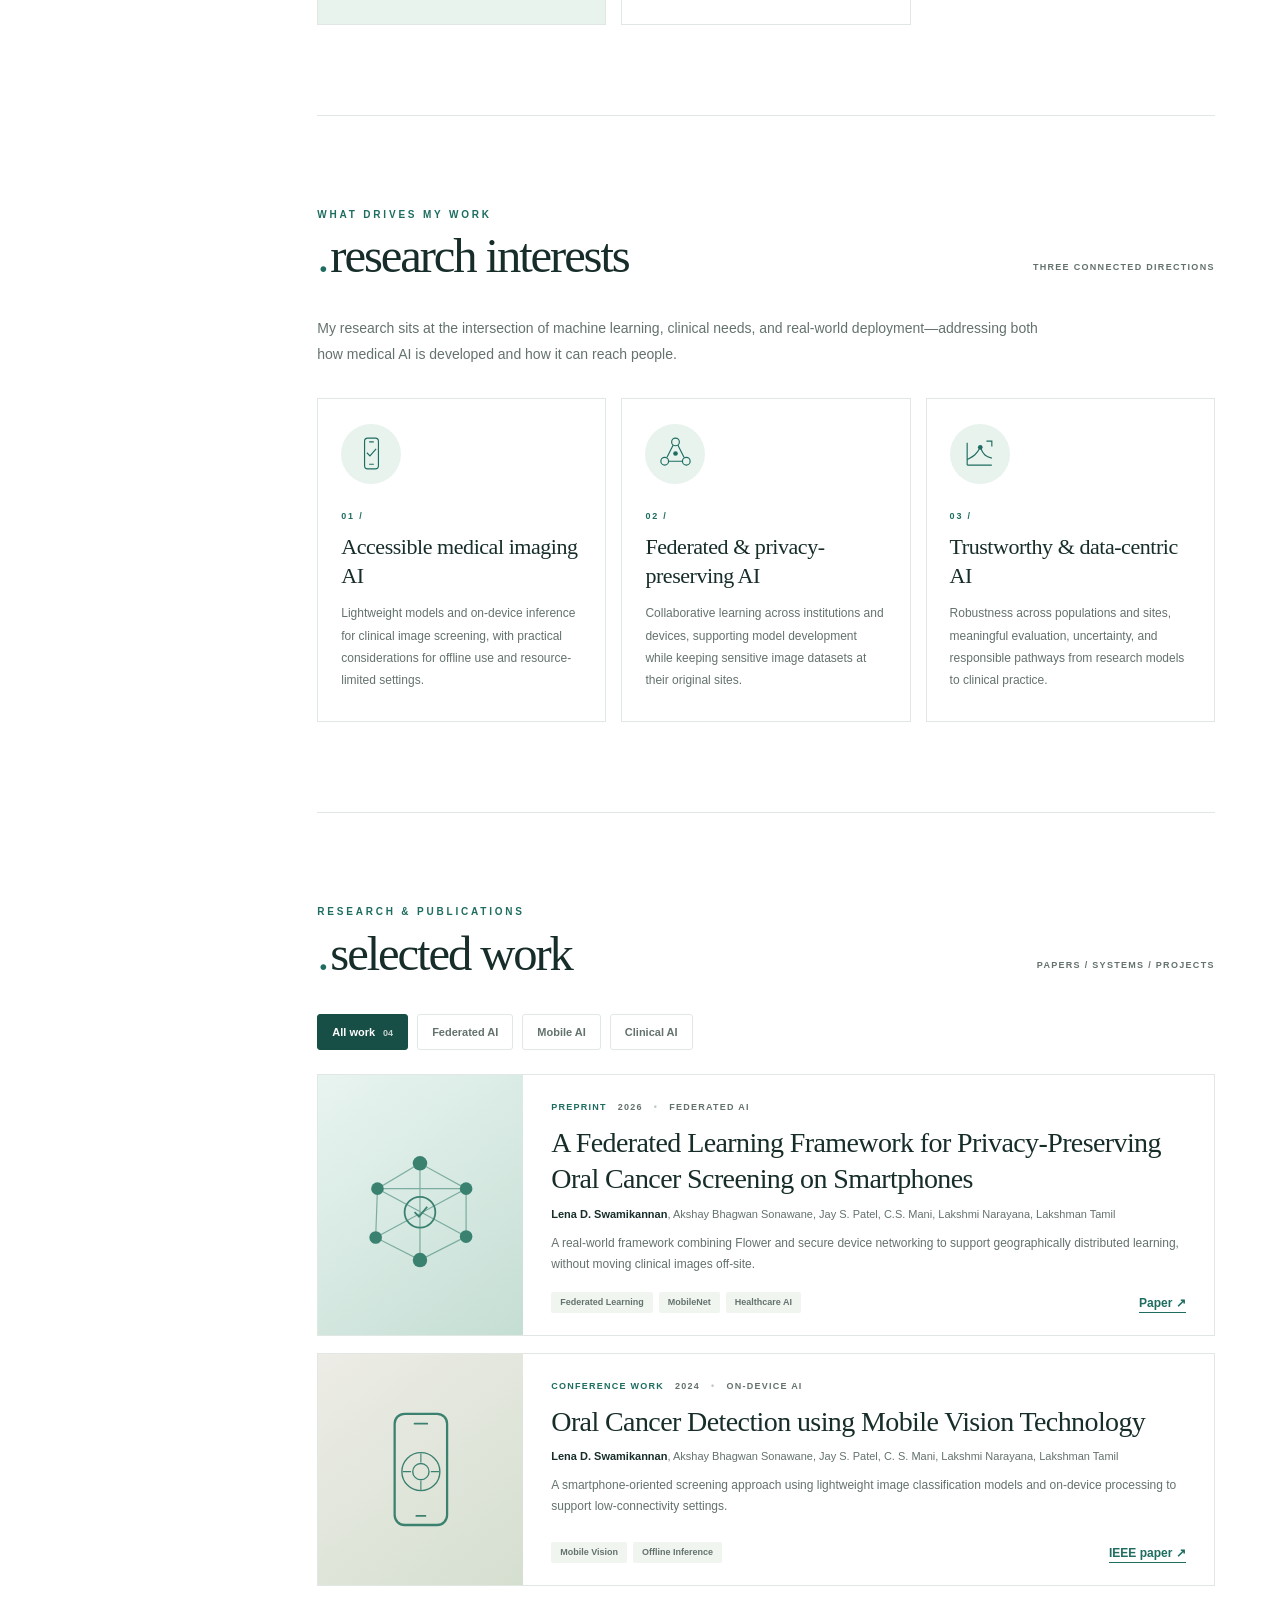
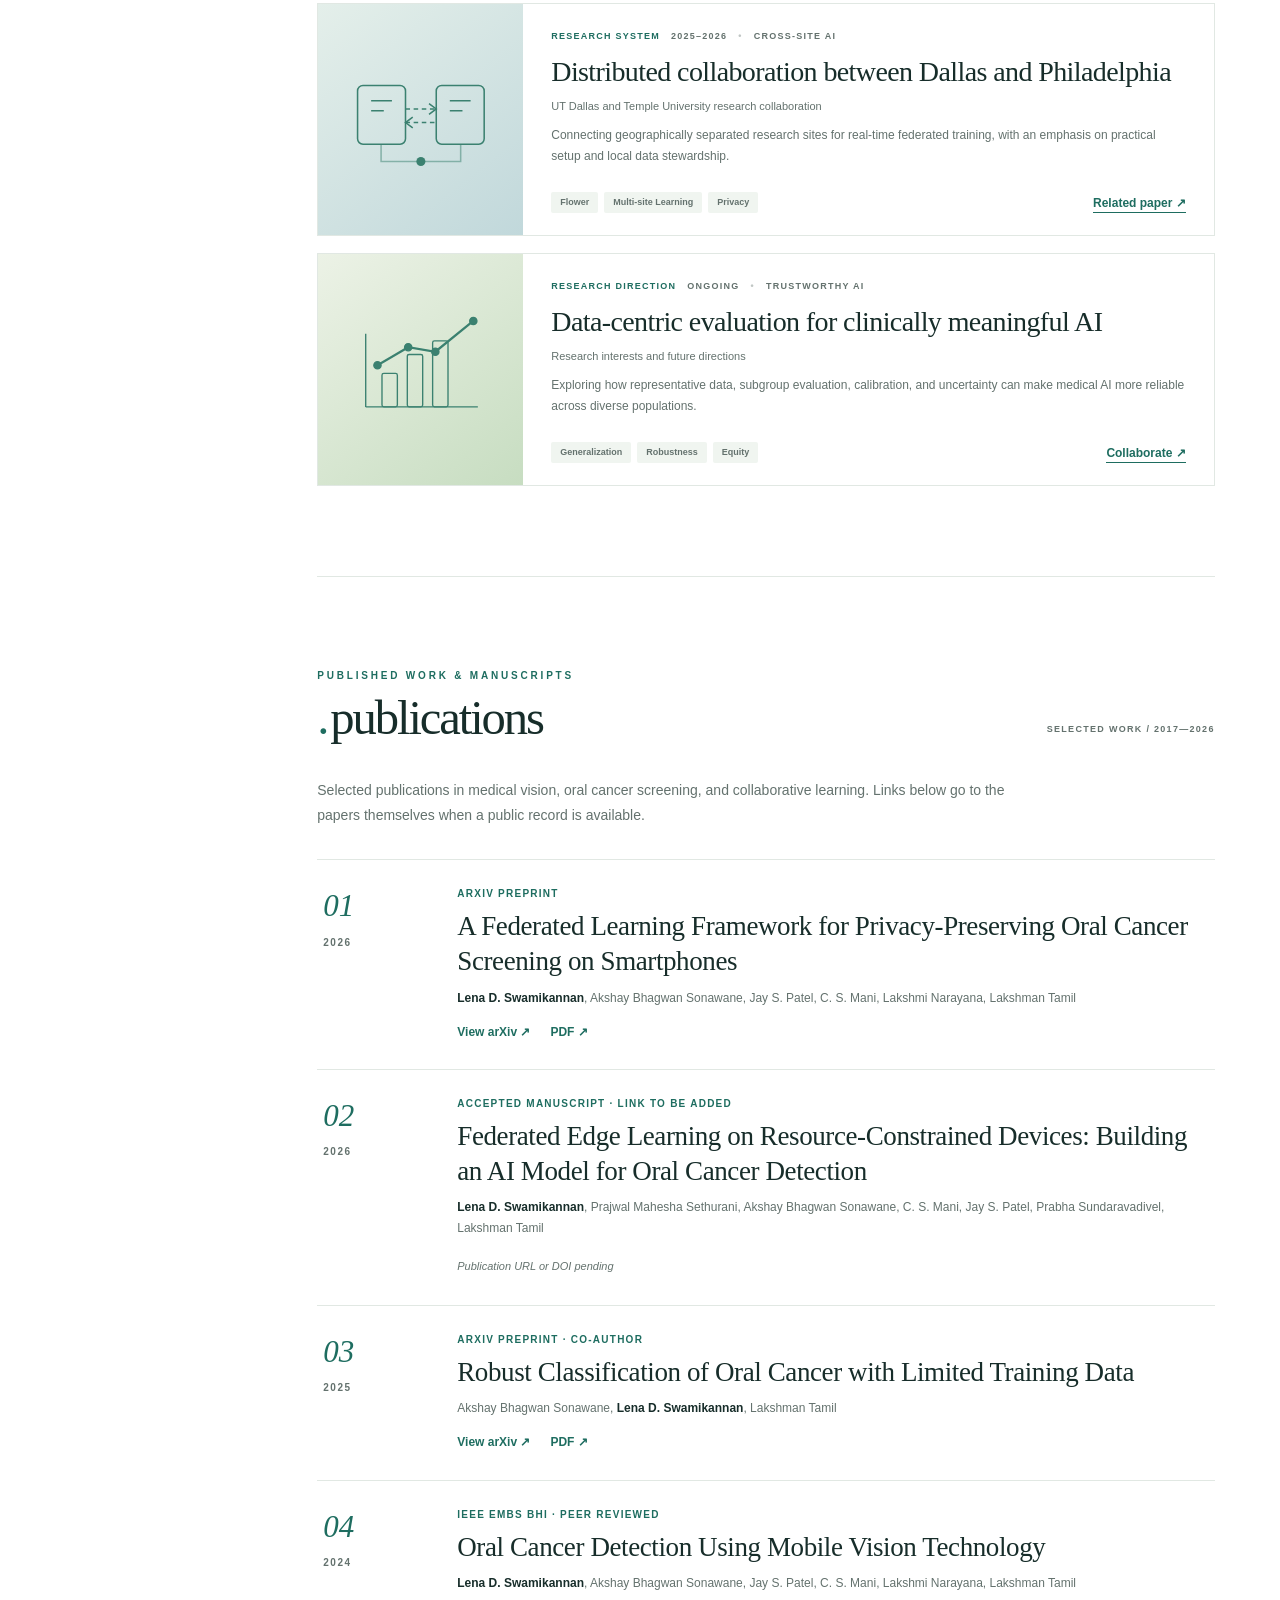
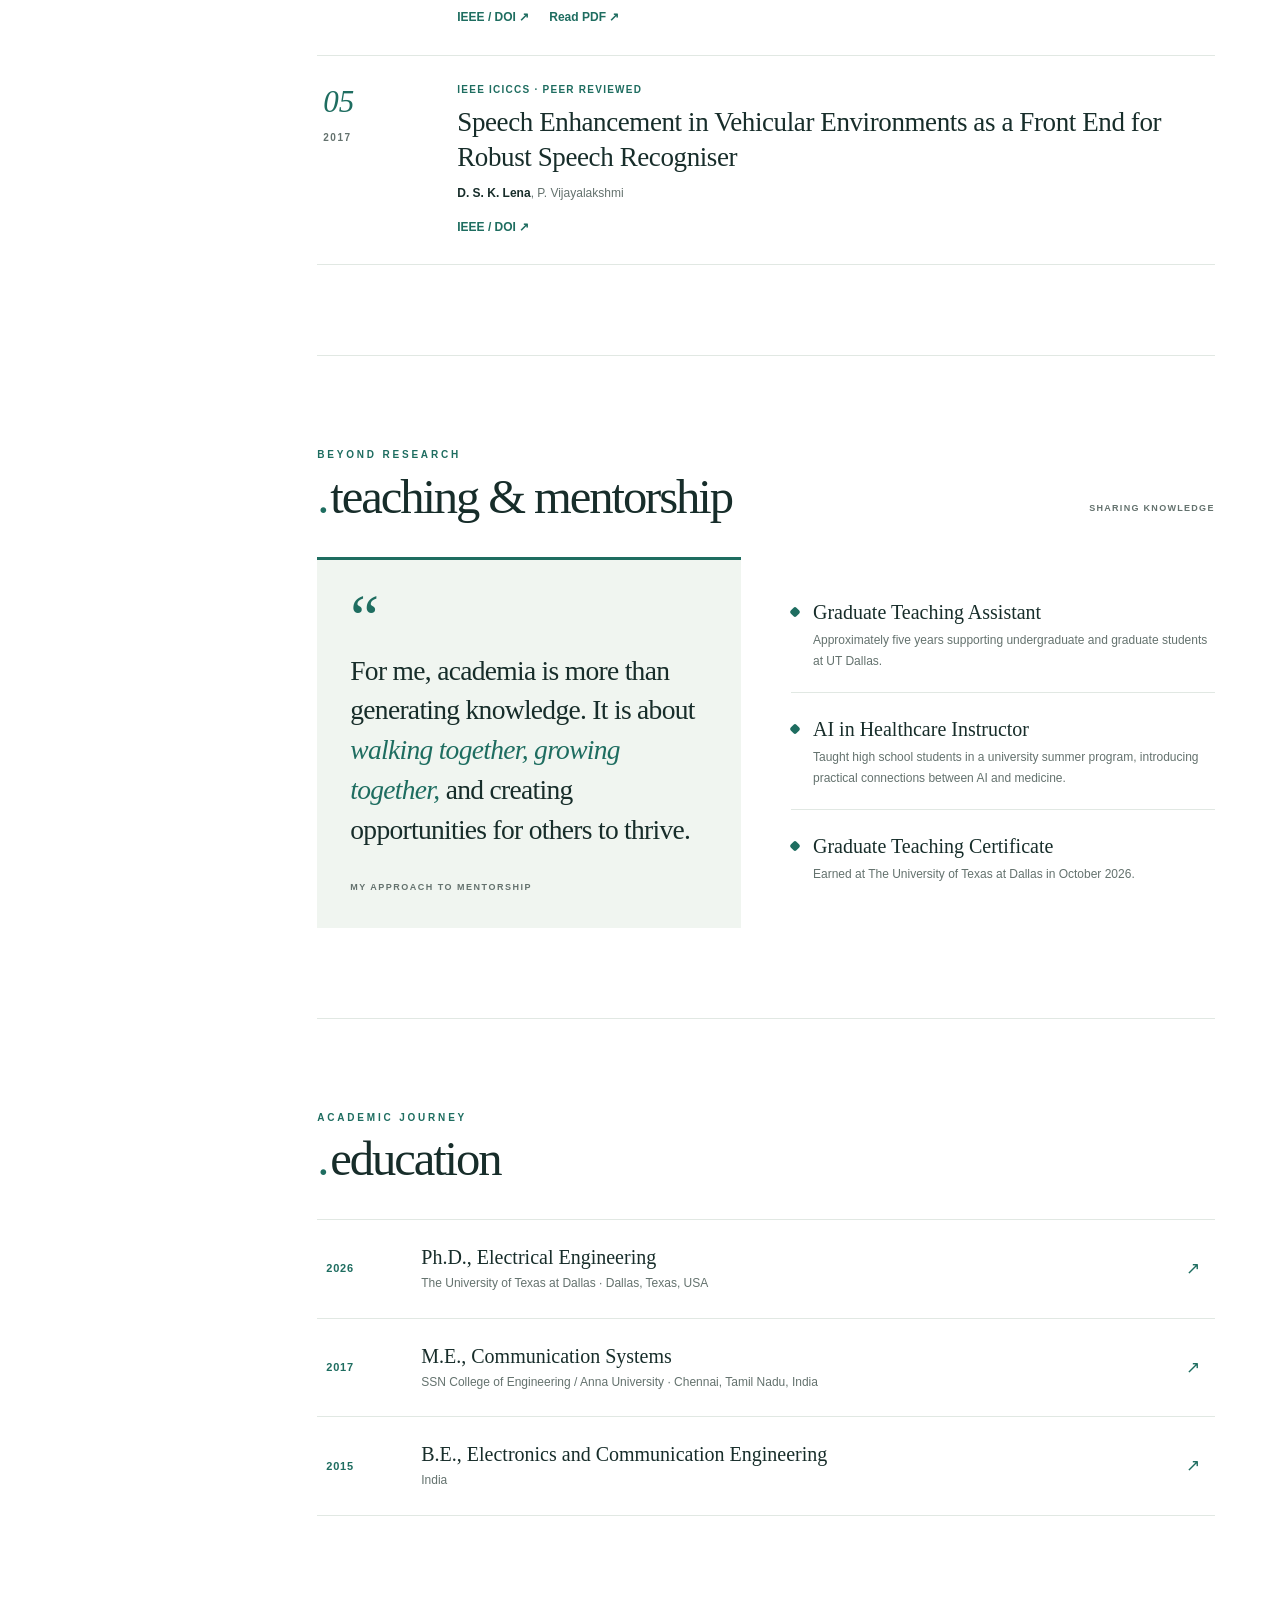
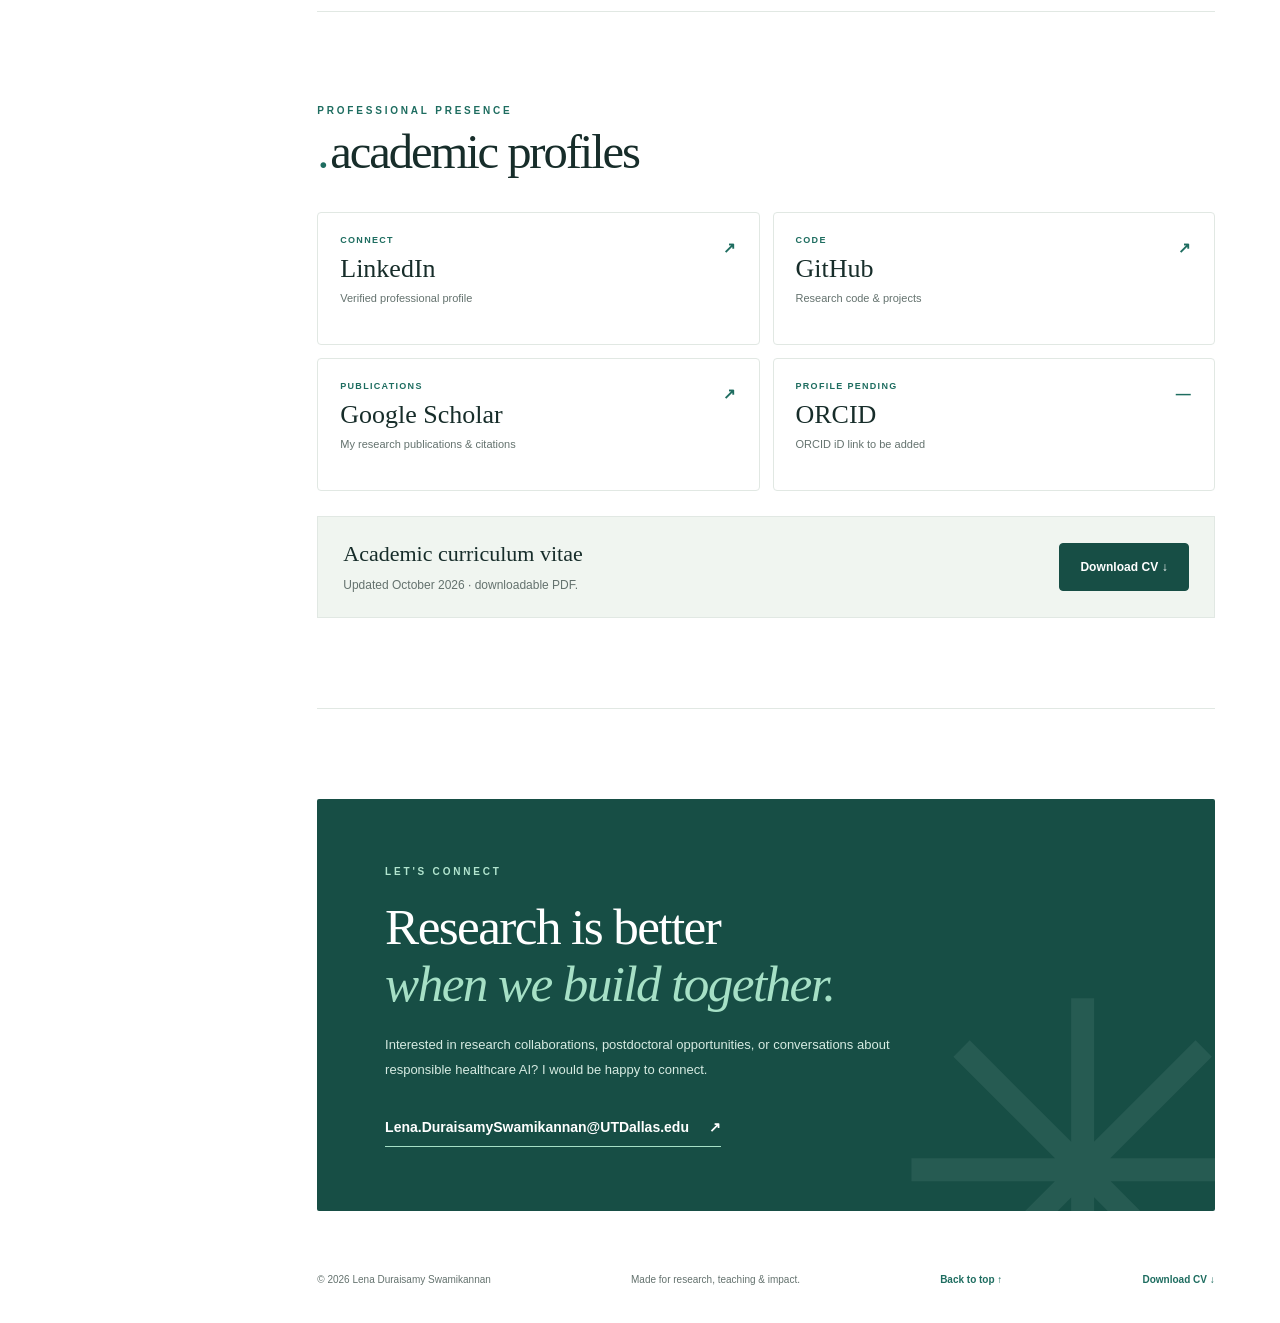
==== commit cbd52bb7: "Update index.html" ====
--- a/index.html
+++ b/index.html
@@ -463,11 +463,36 @@
 </div>
 </div>
 
+
 <div class="education-list">
-<div class="education-row"><span class="education-year">2026</span><div><h3>Ph.D., Electrical Engineering</h3><p>The University of Texas at Dallas · Dallas, Texas</p></div><span aria-hidden="true" class="education-arrow">↗</span></div>
-<div class="education-row"><span class="education-year">2017</span><div><h3>M.E., Communication Systems</h3><p>SSN College of Engineering / Anna University · India</p></div><span aria-hidden="true" class="education-arrow">↗</span></div>
-<div class="education-row"><span class="education-year">2015</span><div><h3>B.E., Electronics and Communication Engineering</h3><p>India</p></div><span aria-hidden="true" class="education-arrow">↗</span></div>
-</div>
+  <div class="education-row">
+    <span class="education-year">2026</span>
+    <div>
+      <h3>Ph.D., Electrical Engineering</h3>
+      <p>The University of Texas at Dallas · Dallas, Texas, USA</p>
+    </div>
+    <span aria-hidden="true" class="education-arrow">↗</span>
+  </div>
+
+  <div class="education-row">
+    <span class="education-year">2017</span>
+    <div>
+      <h3>M.E., Communication Systems</h3>
+      <p>SSN College of Engineering / Anna University · Chennai, Tamil Nadu, India</p>
+    </div>
+    <span aria-hidden="true" class="education-arrow">↗</span>
+  </div>
+
+  <div class="education-row">
+    <span class="education-year">2015</span>
+    <div>
+      <h3>B.E., Electronics and Communication Engineering</h3>
+      <p>India</p>
+    </div>
+    <span aria-hidden="true" class="education-arrow">↗</span>
+  </div>
+</div>
+
 </section>
 
 <!-- ACADEMIC PROFILES -->
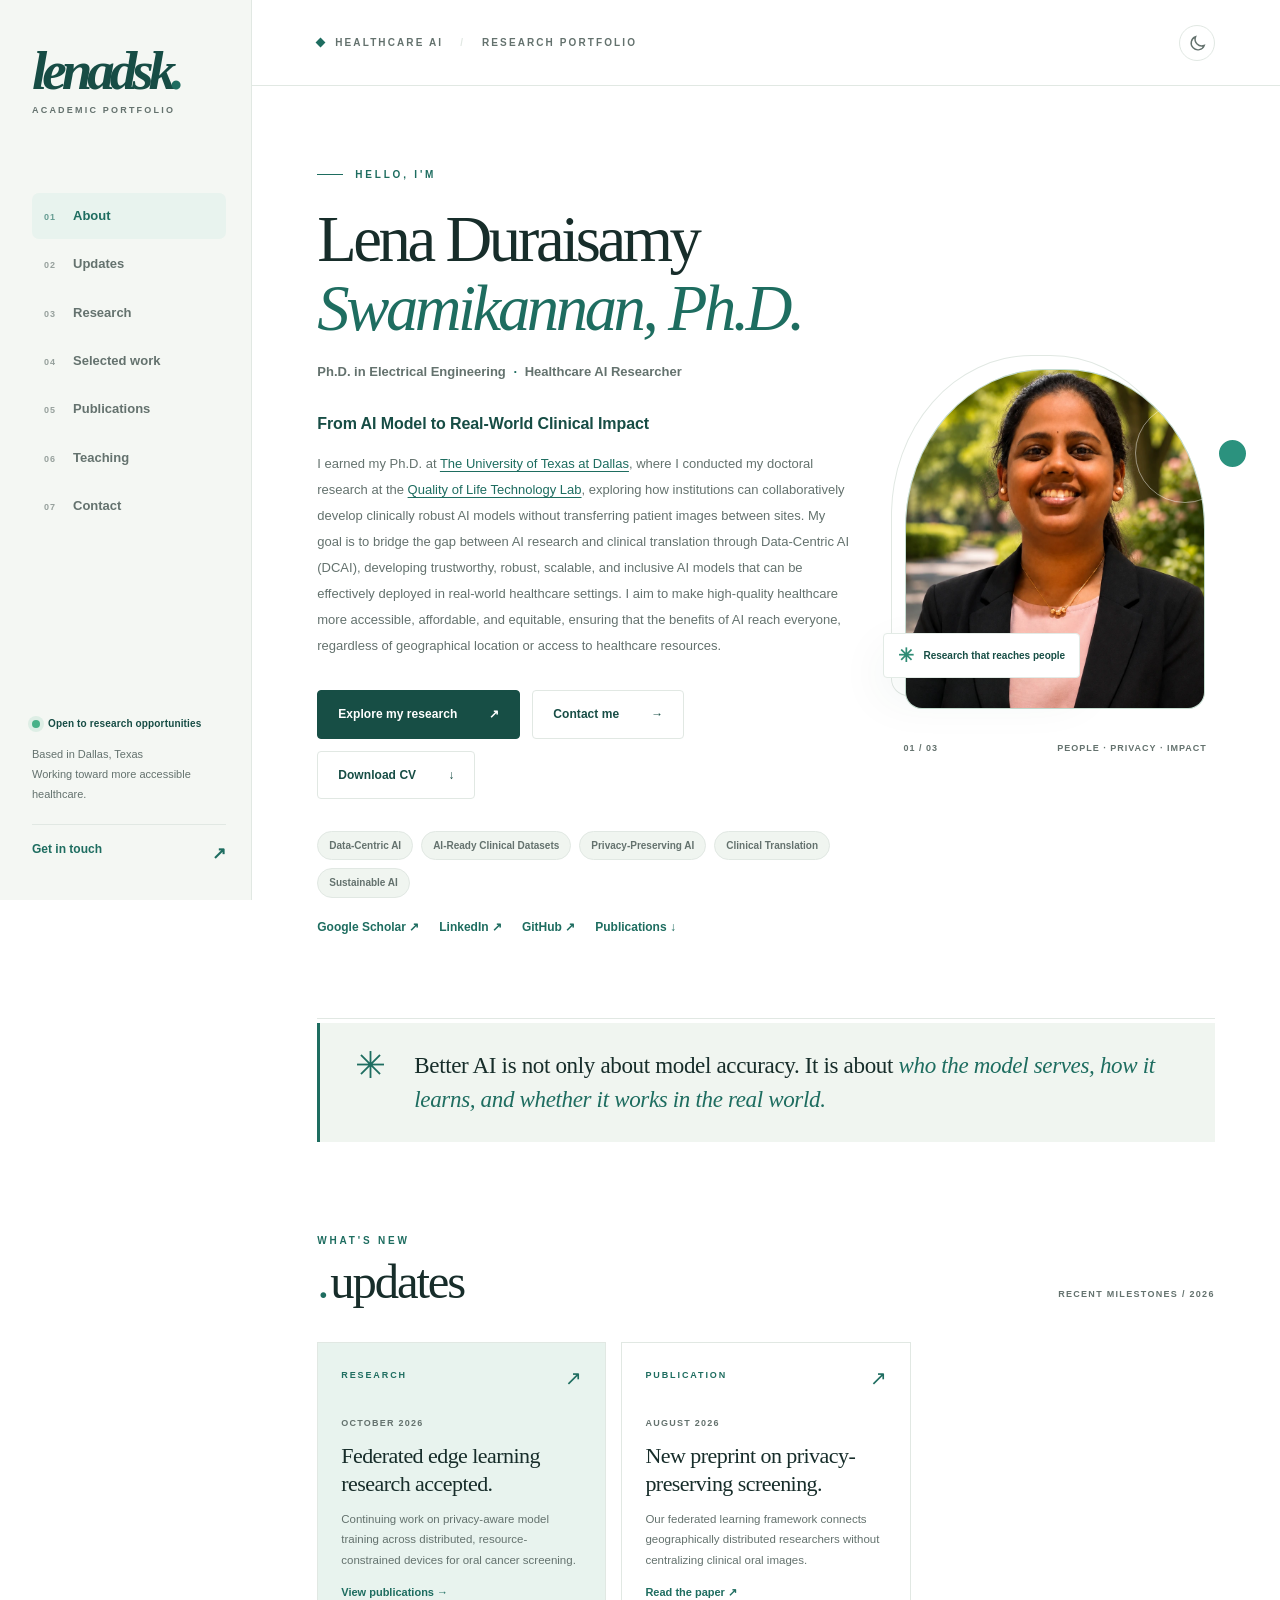
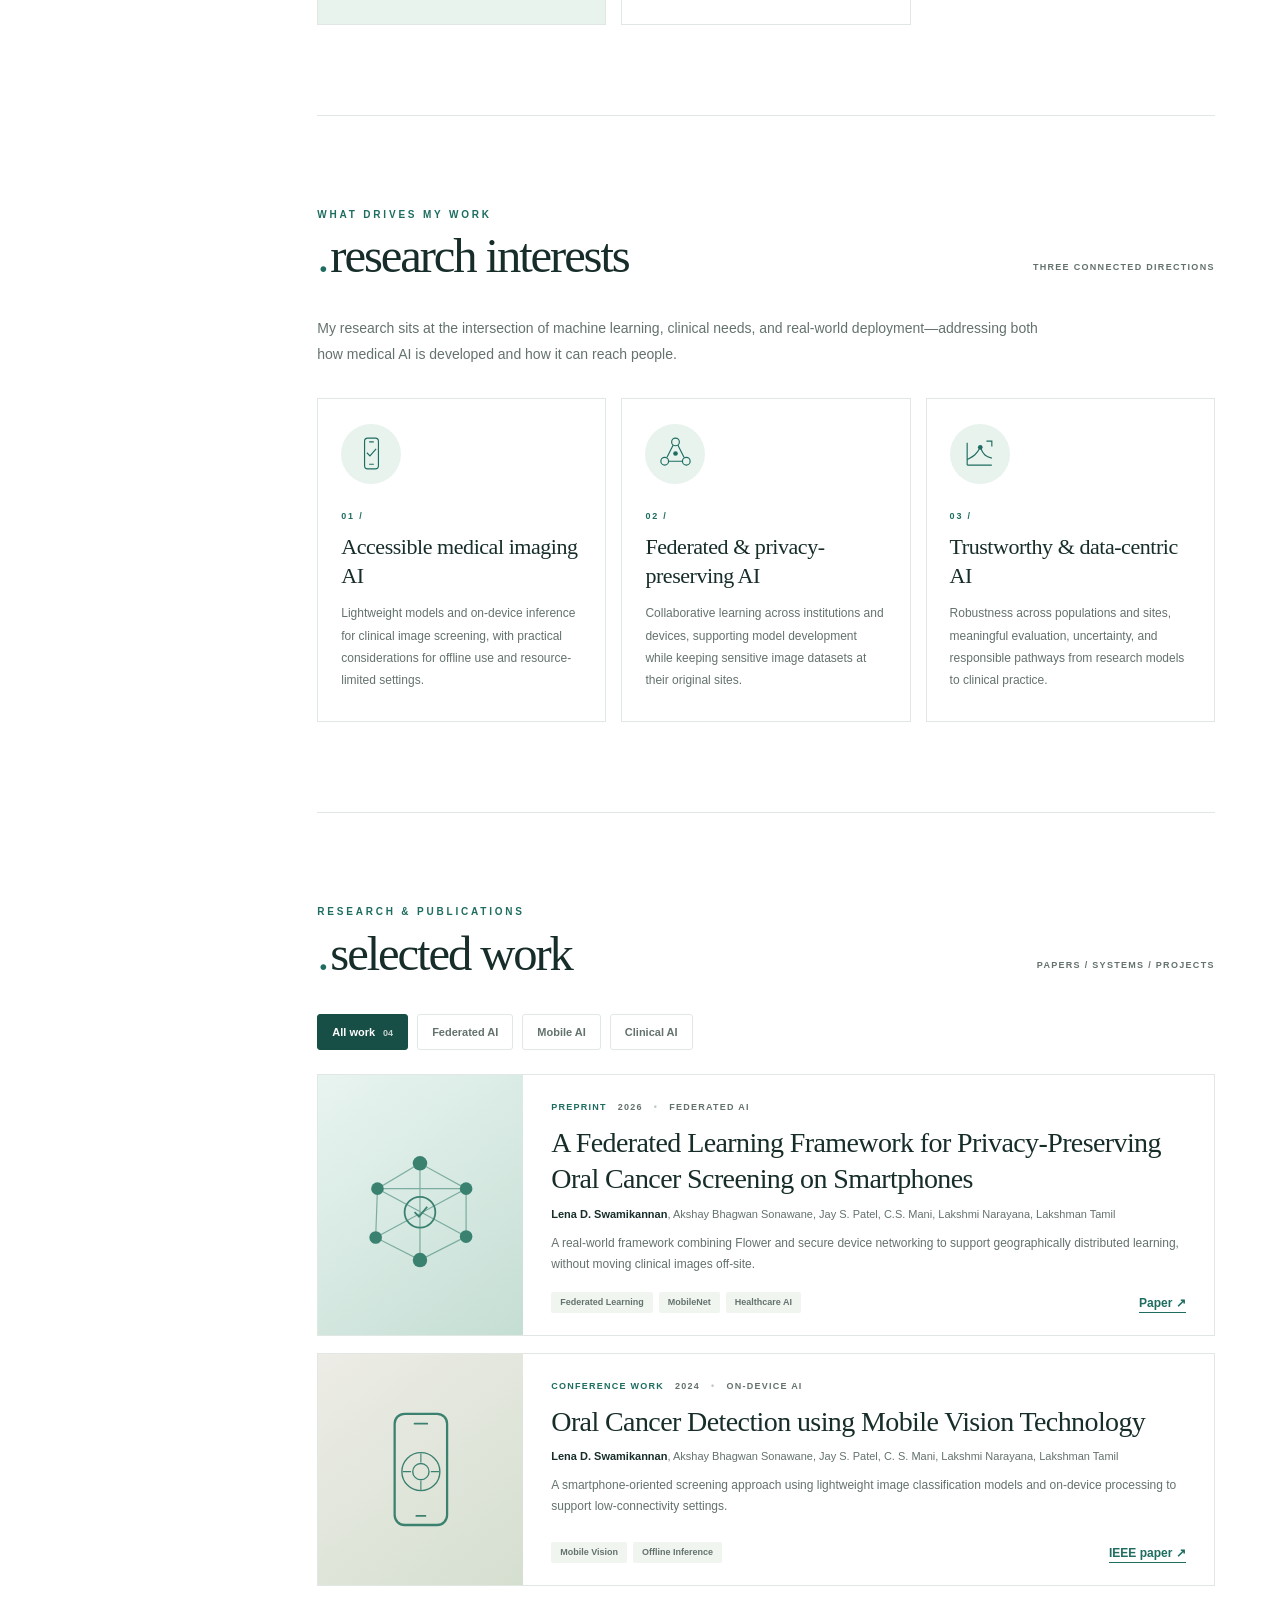
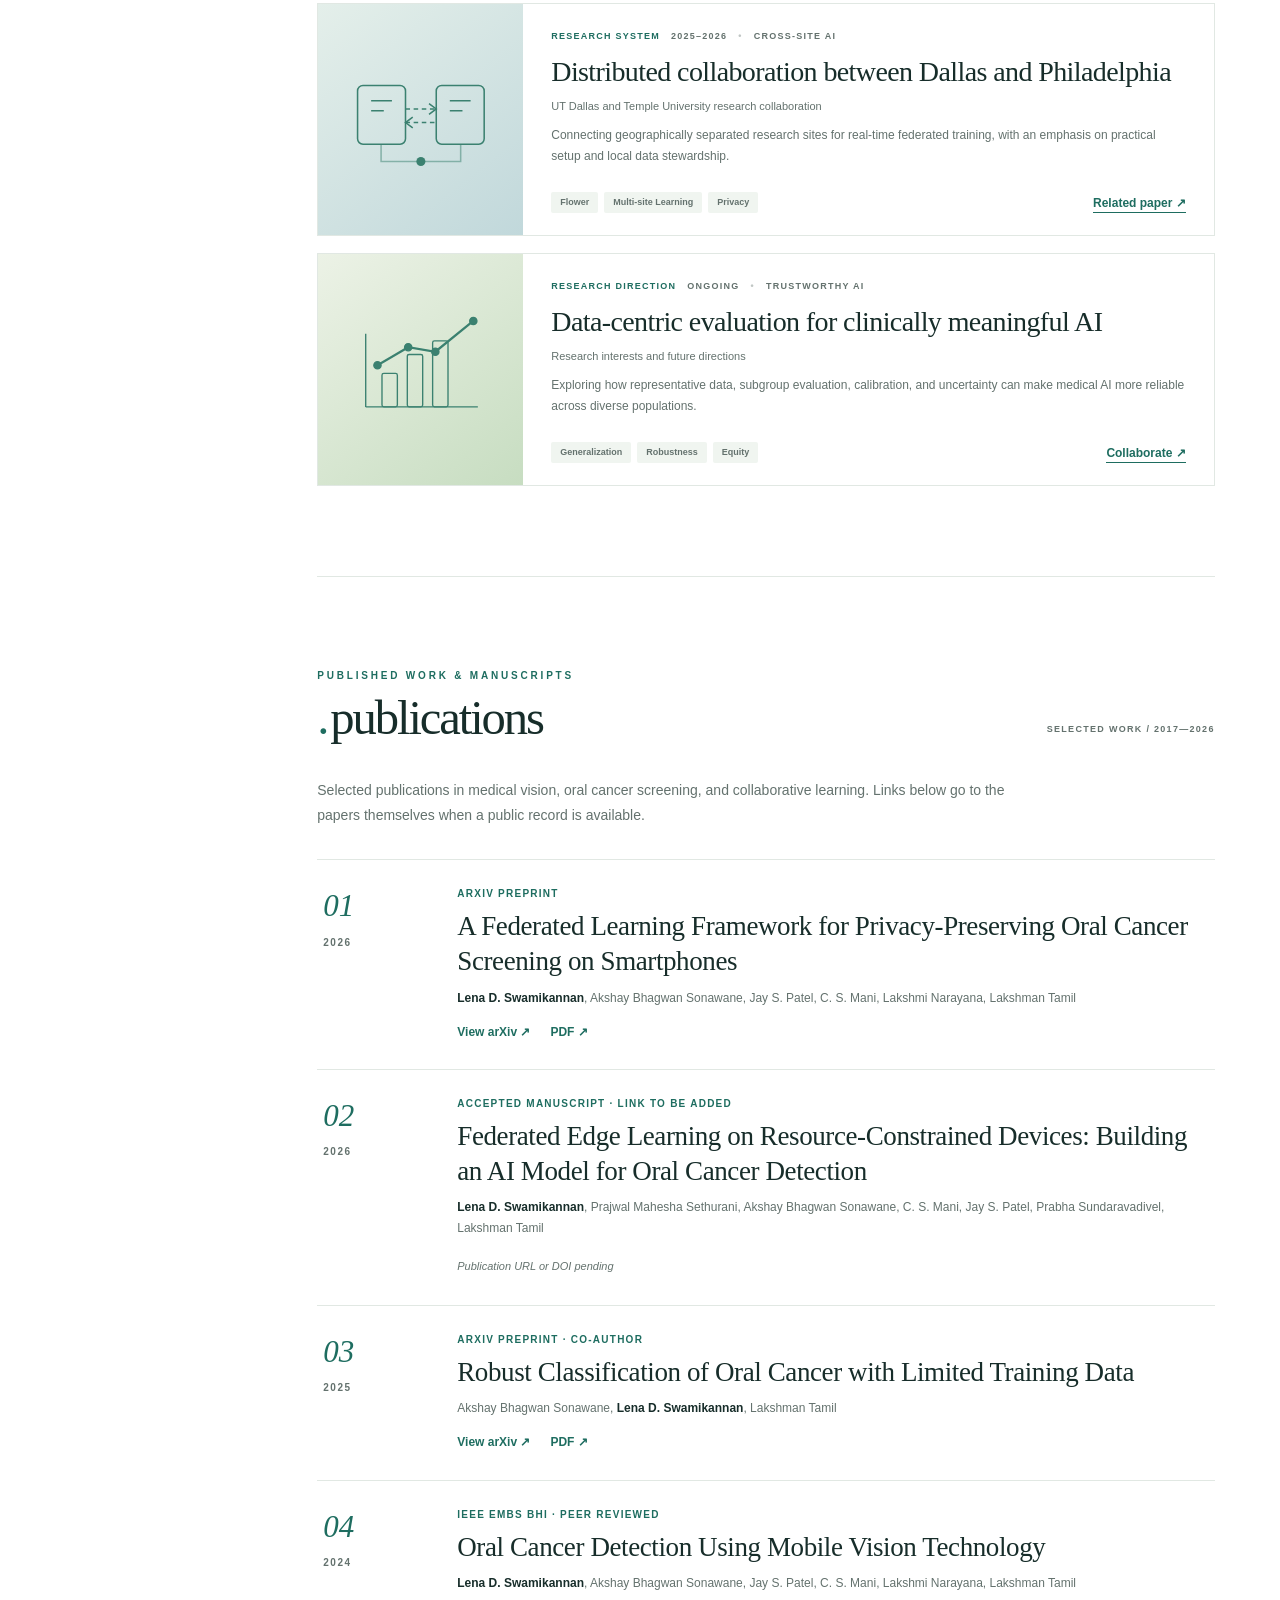
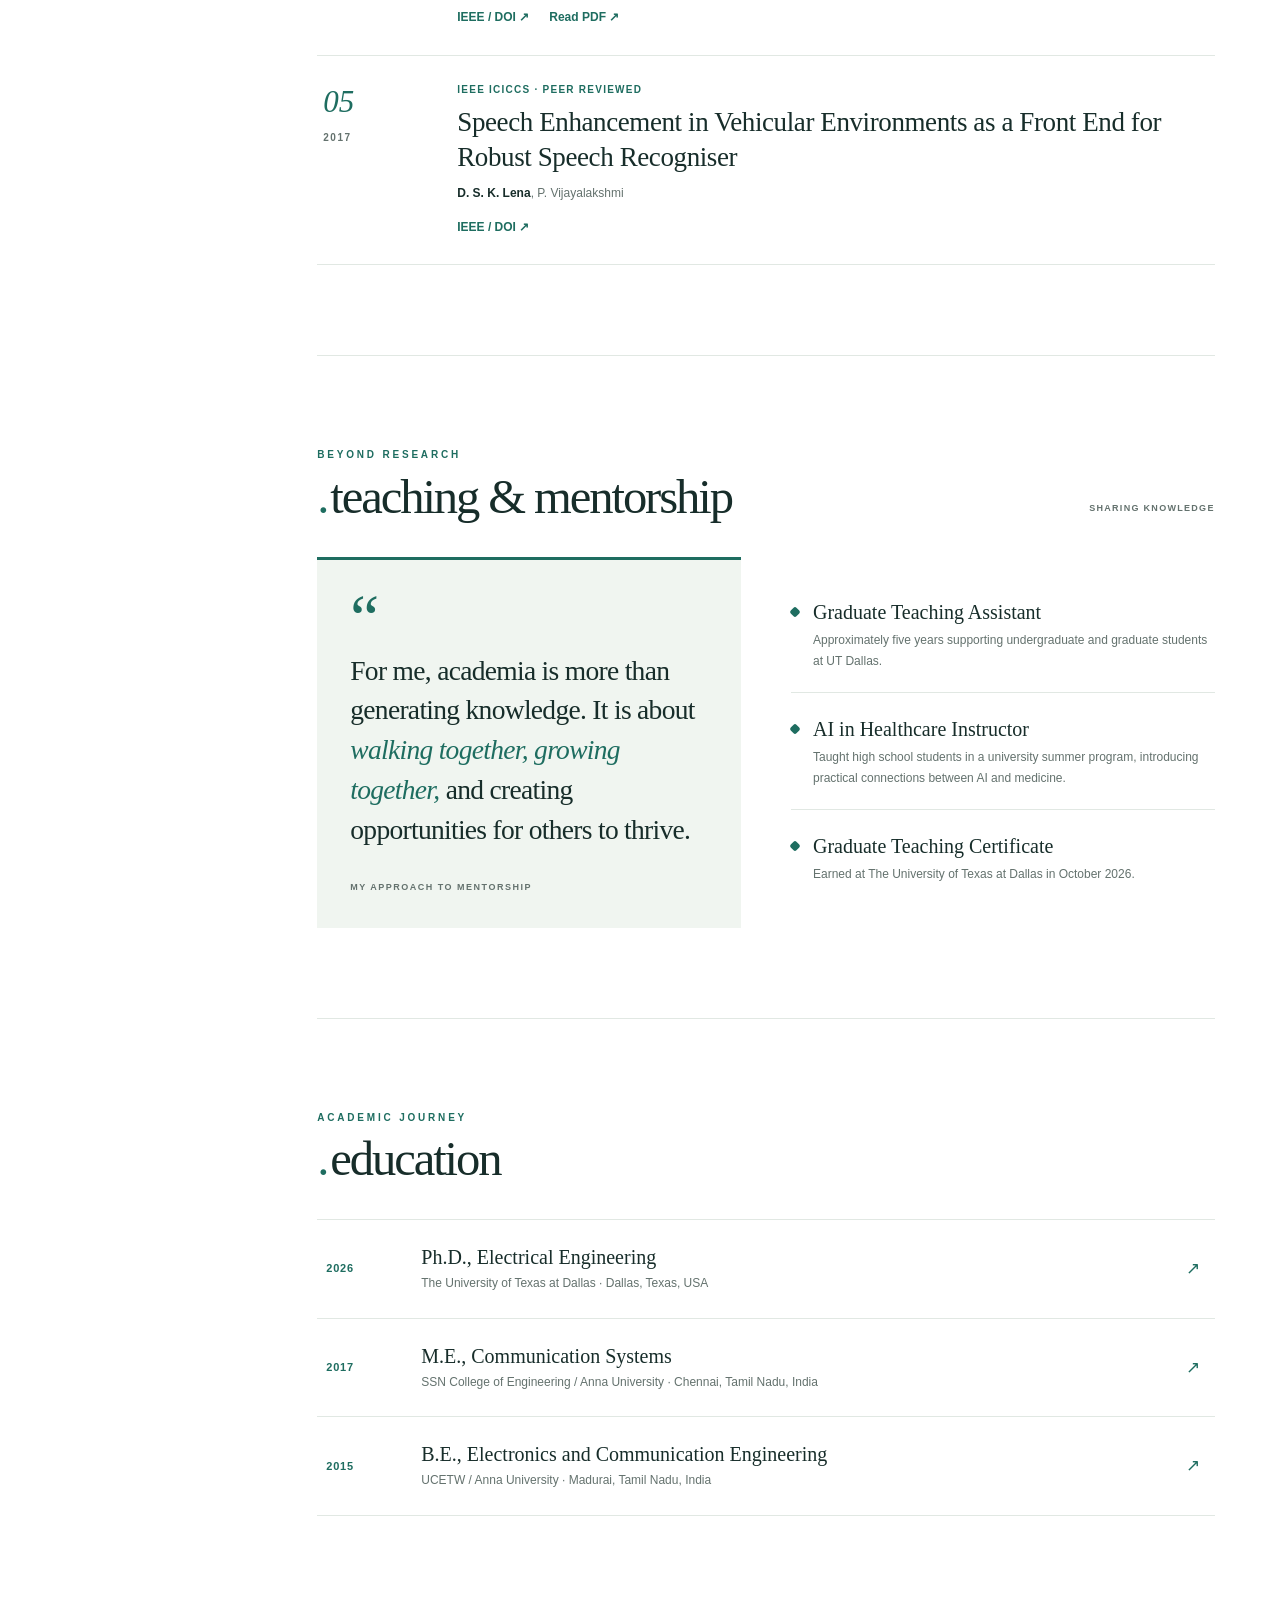
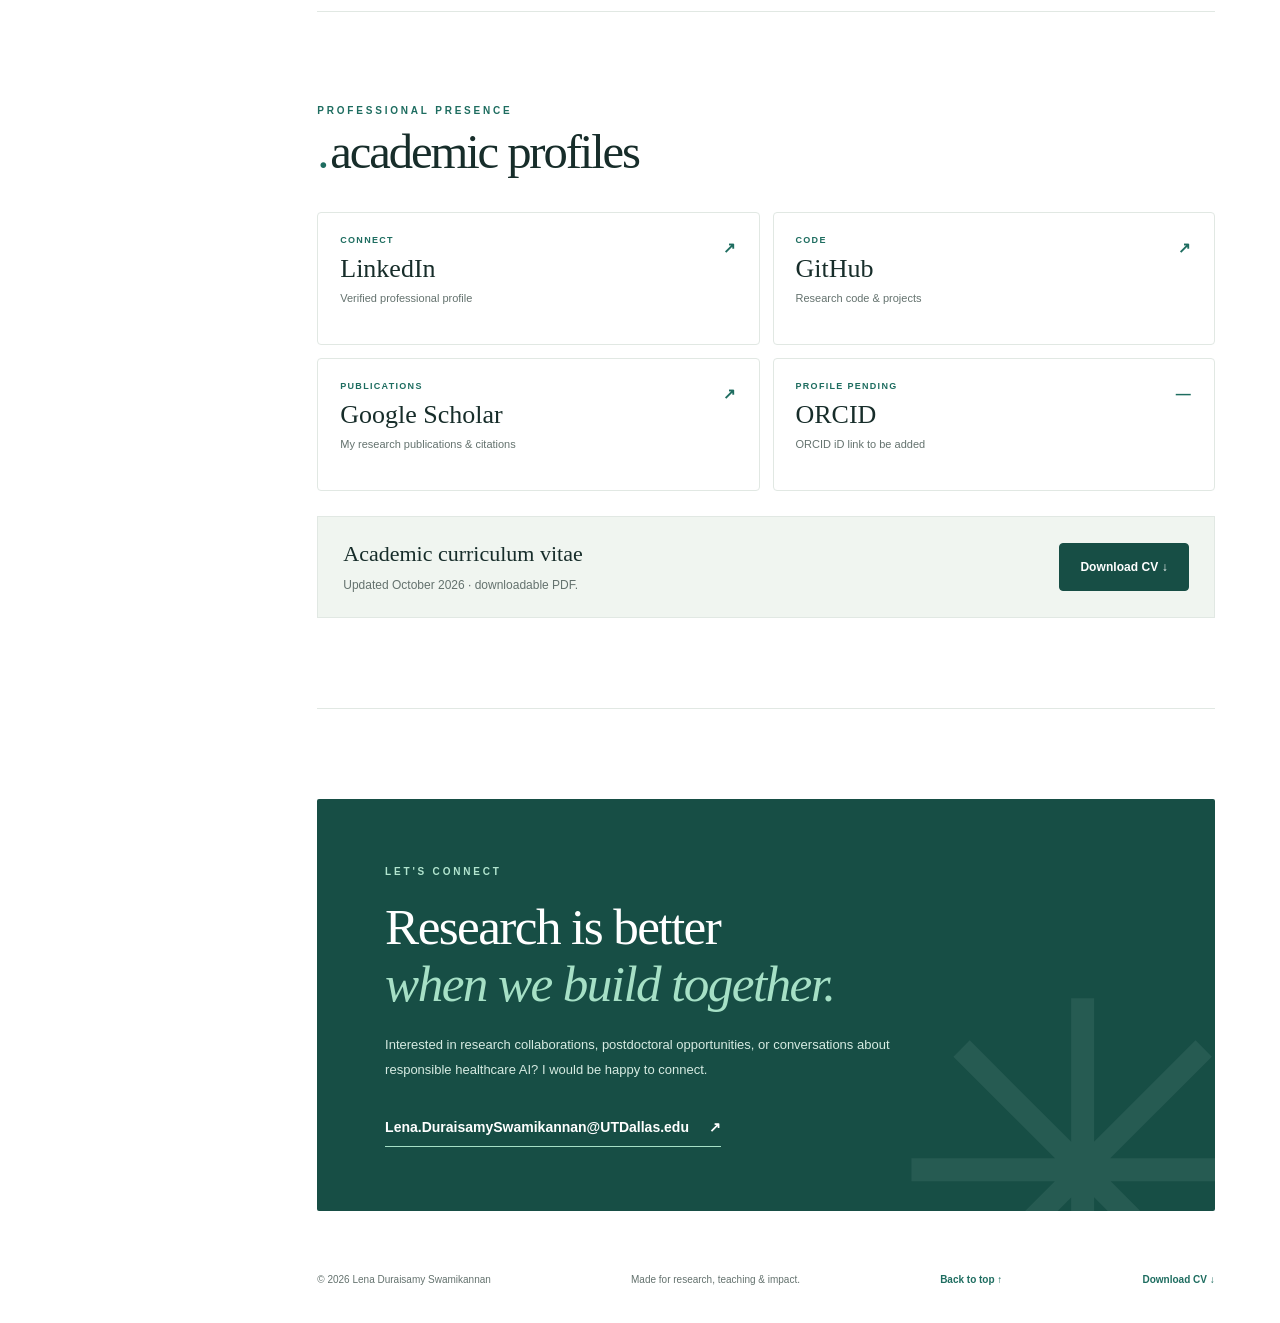
==== commit 63788546: "Update index.html" ====
--- a/index.html
+++ b/index.html
@@ -487,7 +487,7 @@
     <span class="education-year">2015</span>
     <div>
       <h3>B.E., Electronics and Communication Engineering</h3>
-      <p>India</p>
+      <p>UCETW / Anna University · Madurai, Tamil Nadu, India</p>
     </div>
     <span aria-hidden="true" class="education-arrow">↗</span>
   </div>
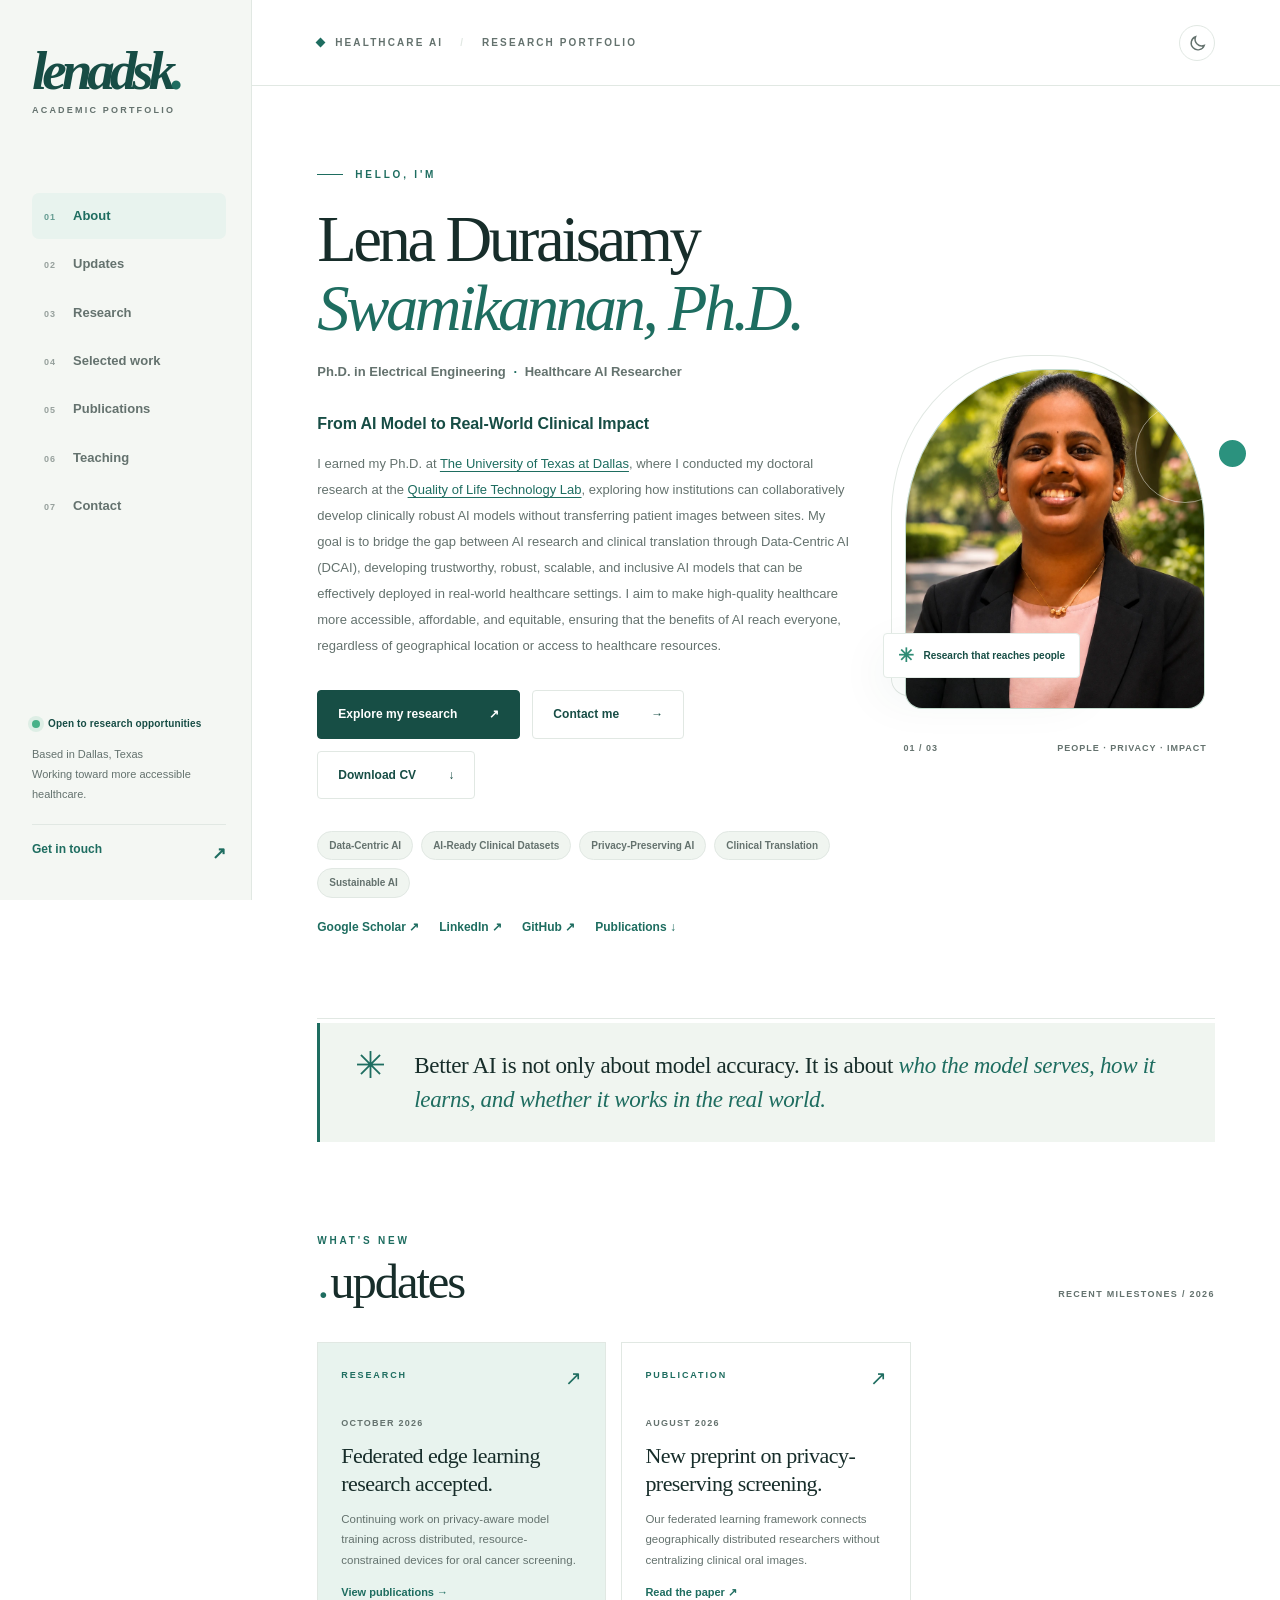
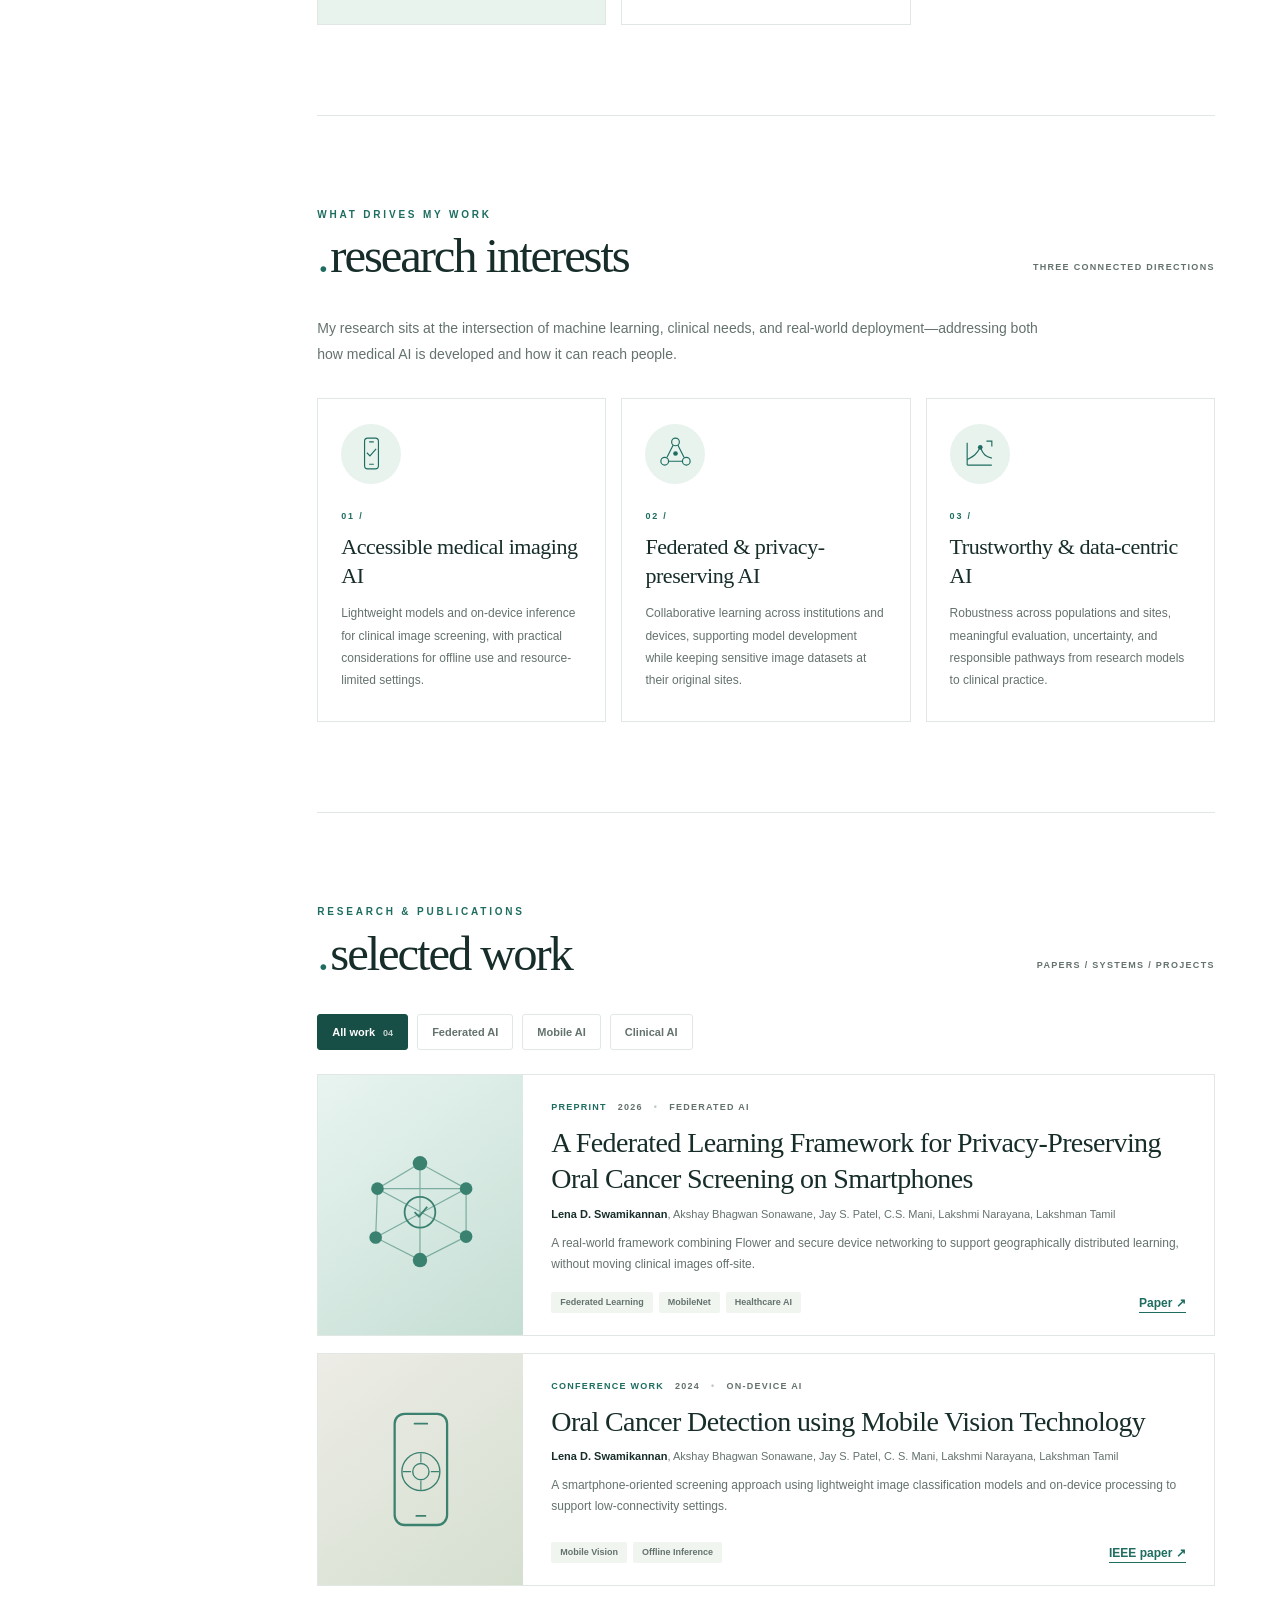
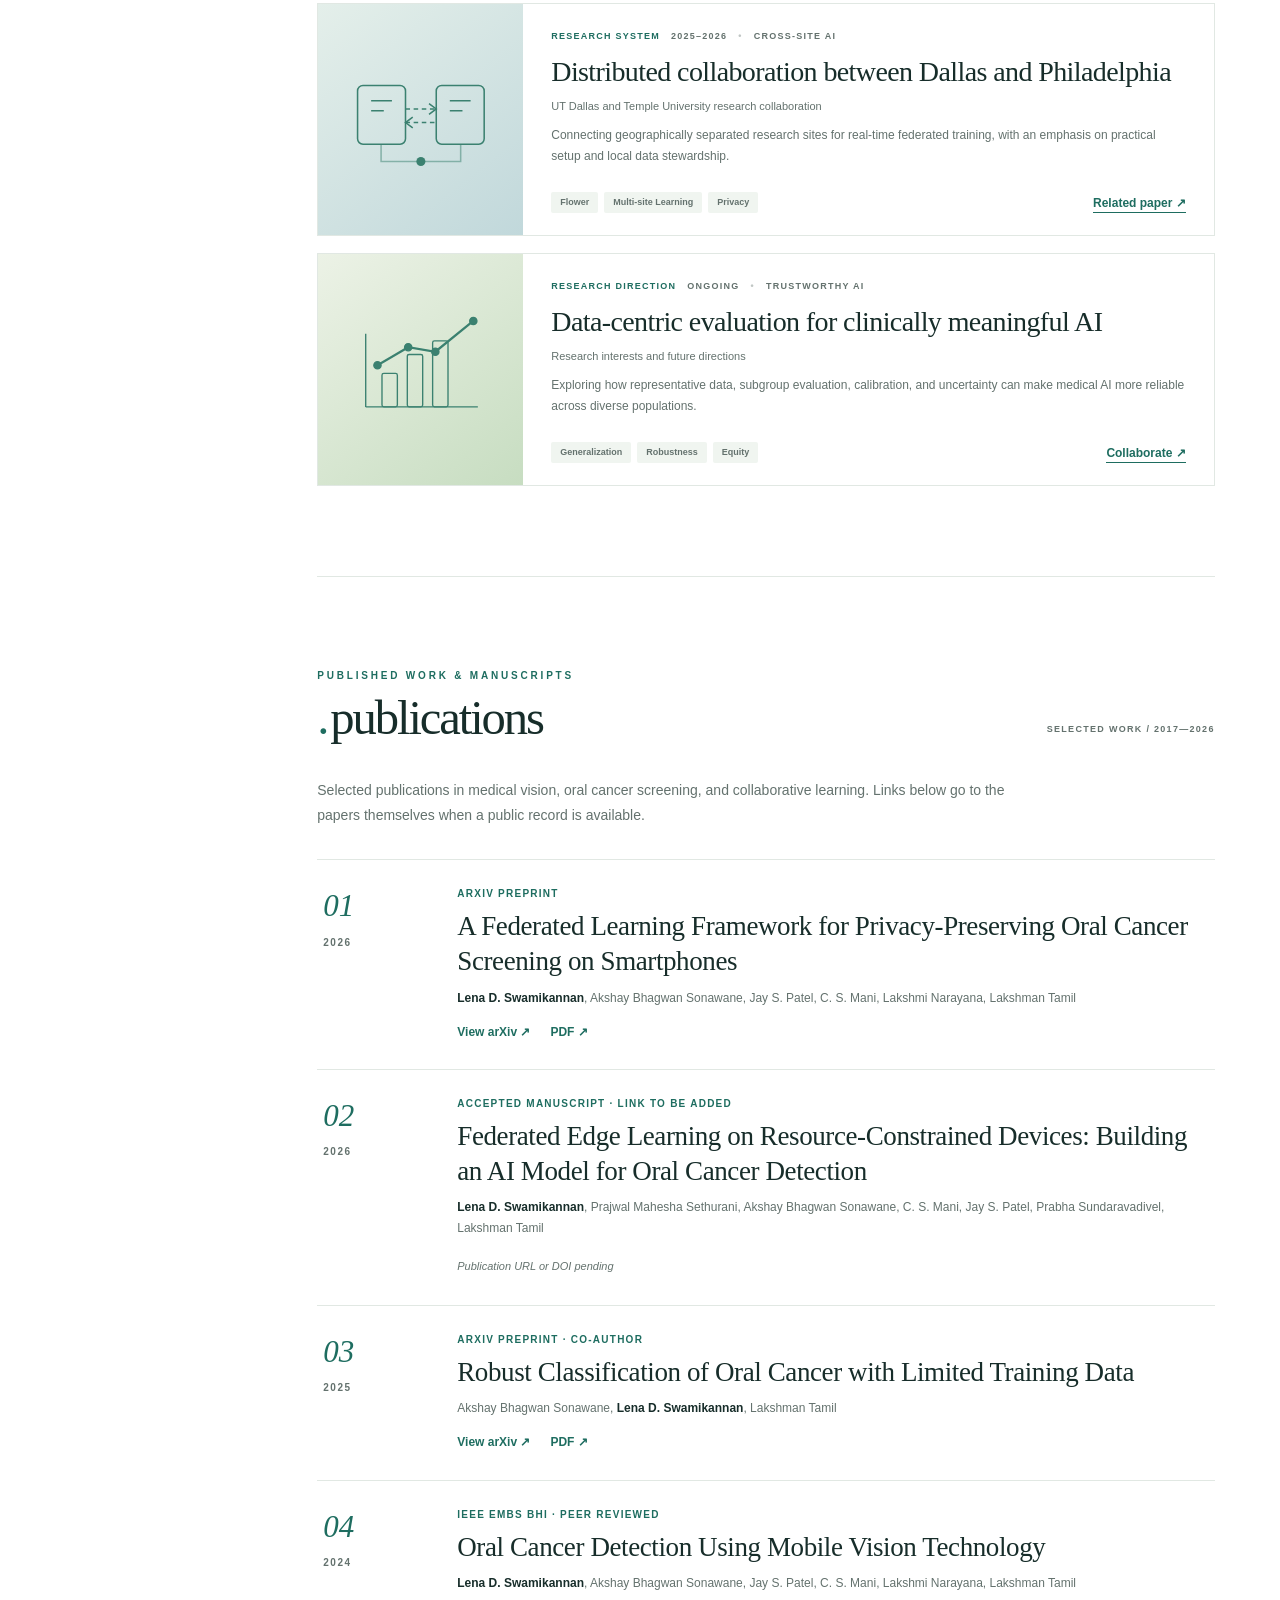
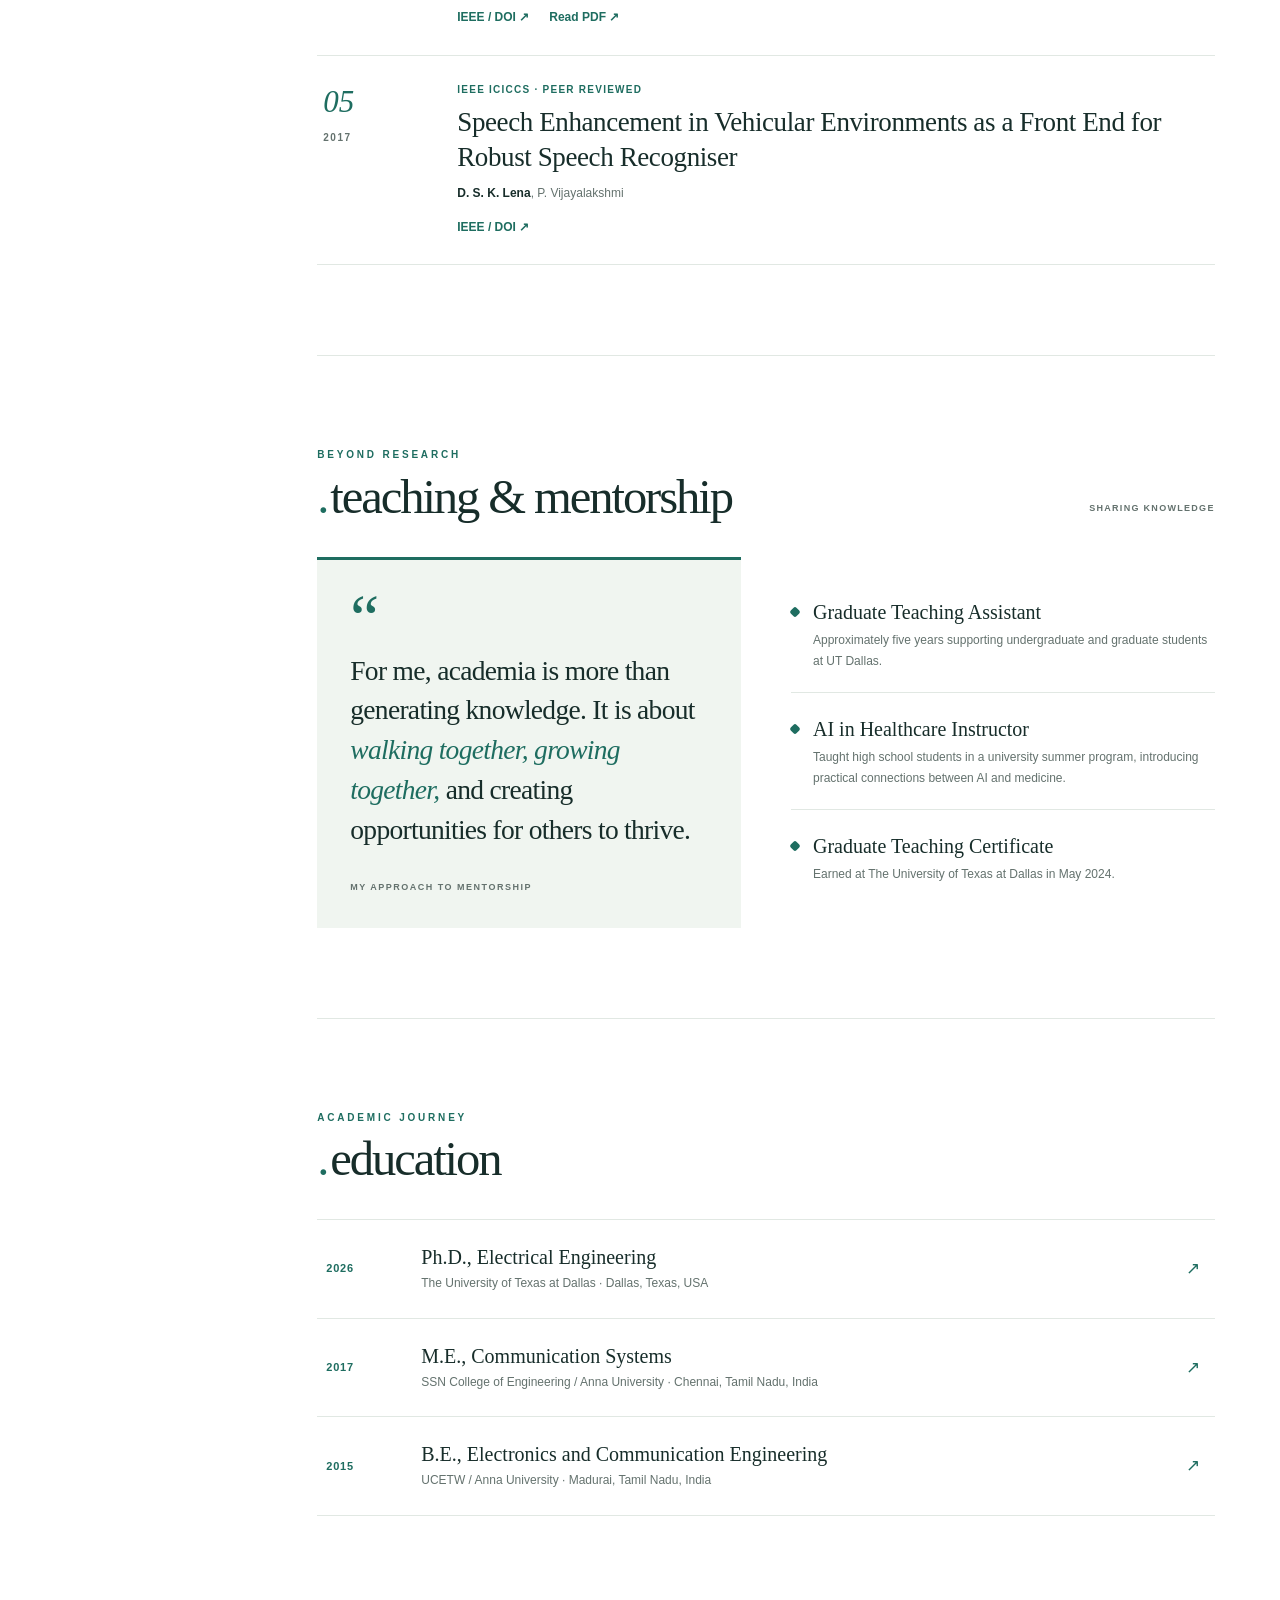
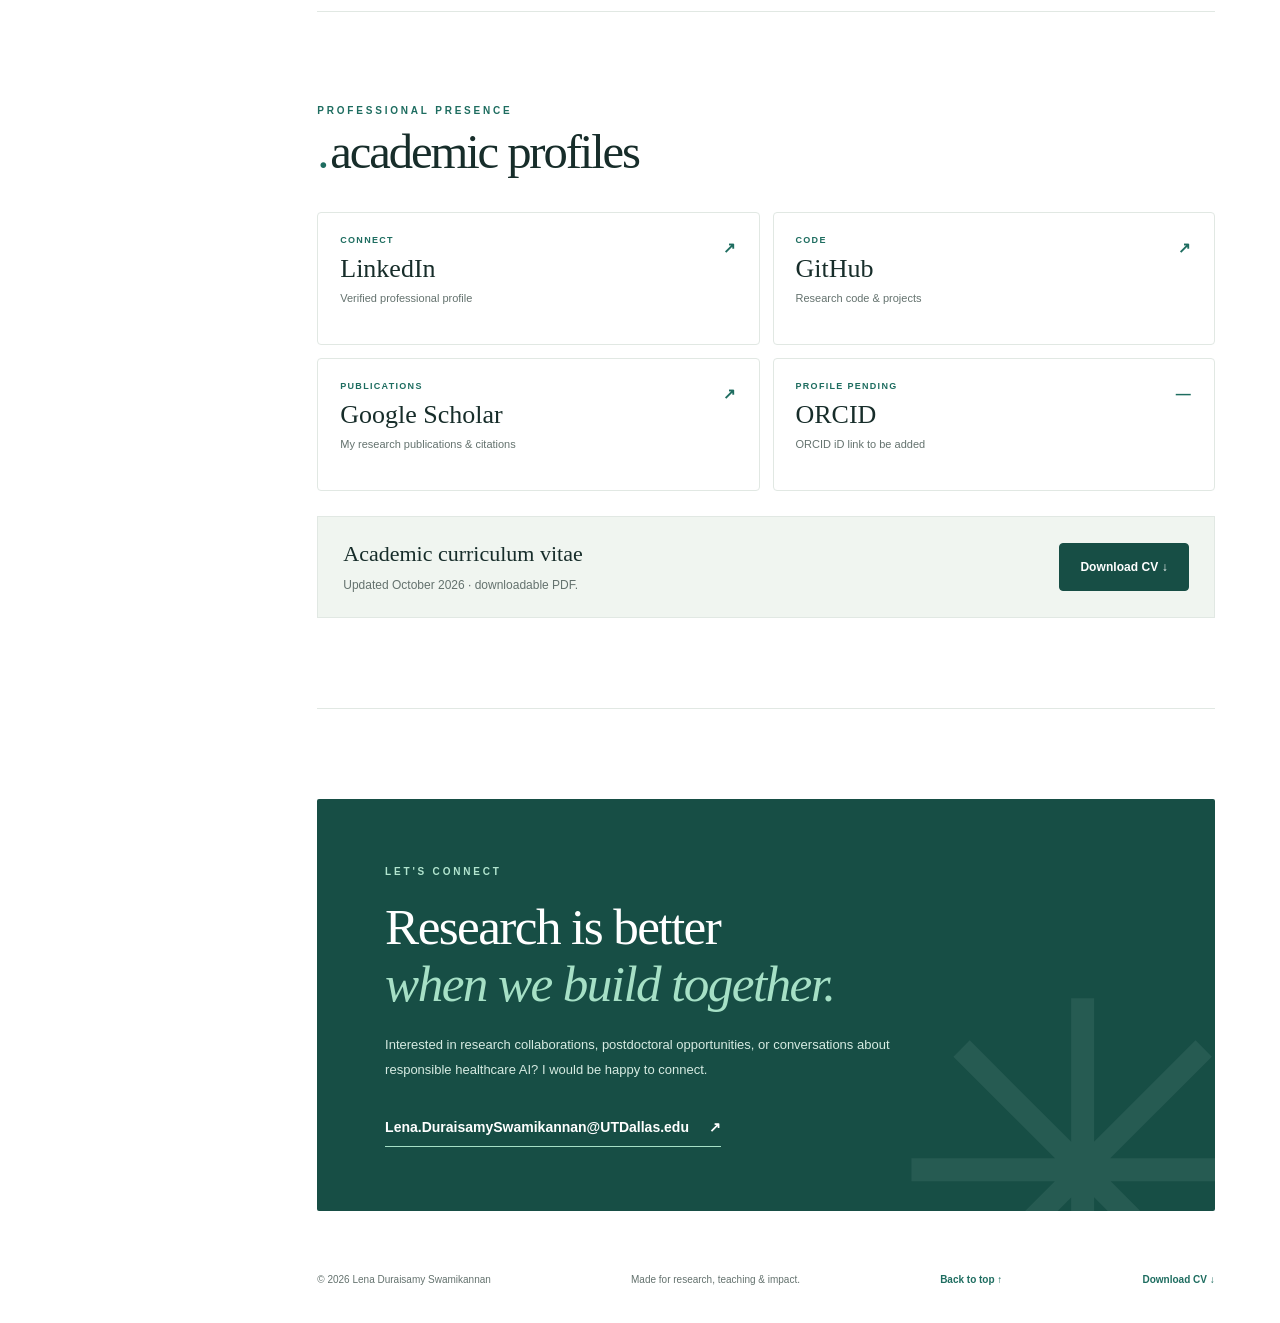
==== commit e91fdf66: "Update index.html" ====
--- a/index.html
+++ b/index.html
@@ -449,7 +449,7 @@
 <div class="teaching-details">
 <div class="detail-line"><span class="detail-bullet"></span><div><h3>Graduate Teaching Assistant</h3><p>Approximately five years supporting undergraduate and graduate students at UT Dallas.</p></div></div>
 <div class="detail-line"><span class="detail-bullet"></span><div><h3>AI in Healthcare Instructor</h3><p>Taught high school students in a university summer program, introducing practical connections between AI and medicine.</p></div></div>
-<div class="detail-line"><span class="detail-bullet"></span><div><h3>Graduate Teaching Certificate</h3><p>Earned at The University of Texas at Dallas in October 2026.</p></div></div>
+<div class="detail-line"><span class="detail-bullet"></span><div><h3>Graduate Teaching Certificate</h3><p>Earned at The University of Texas at Dallas in May 2024.</p></div></div>
 </div>
 </div>
 </section>
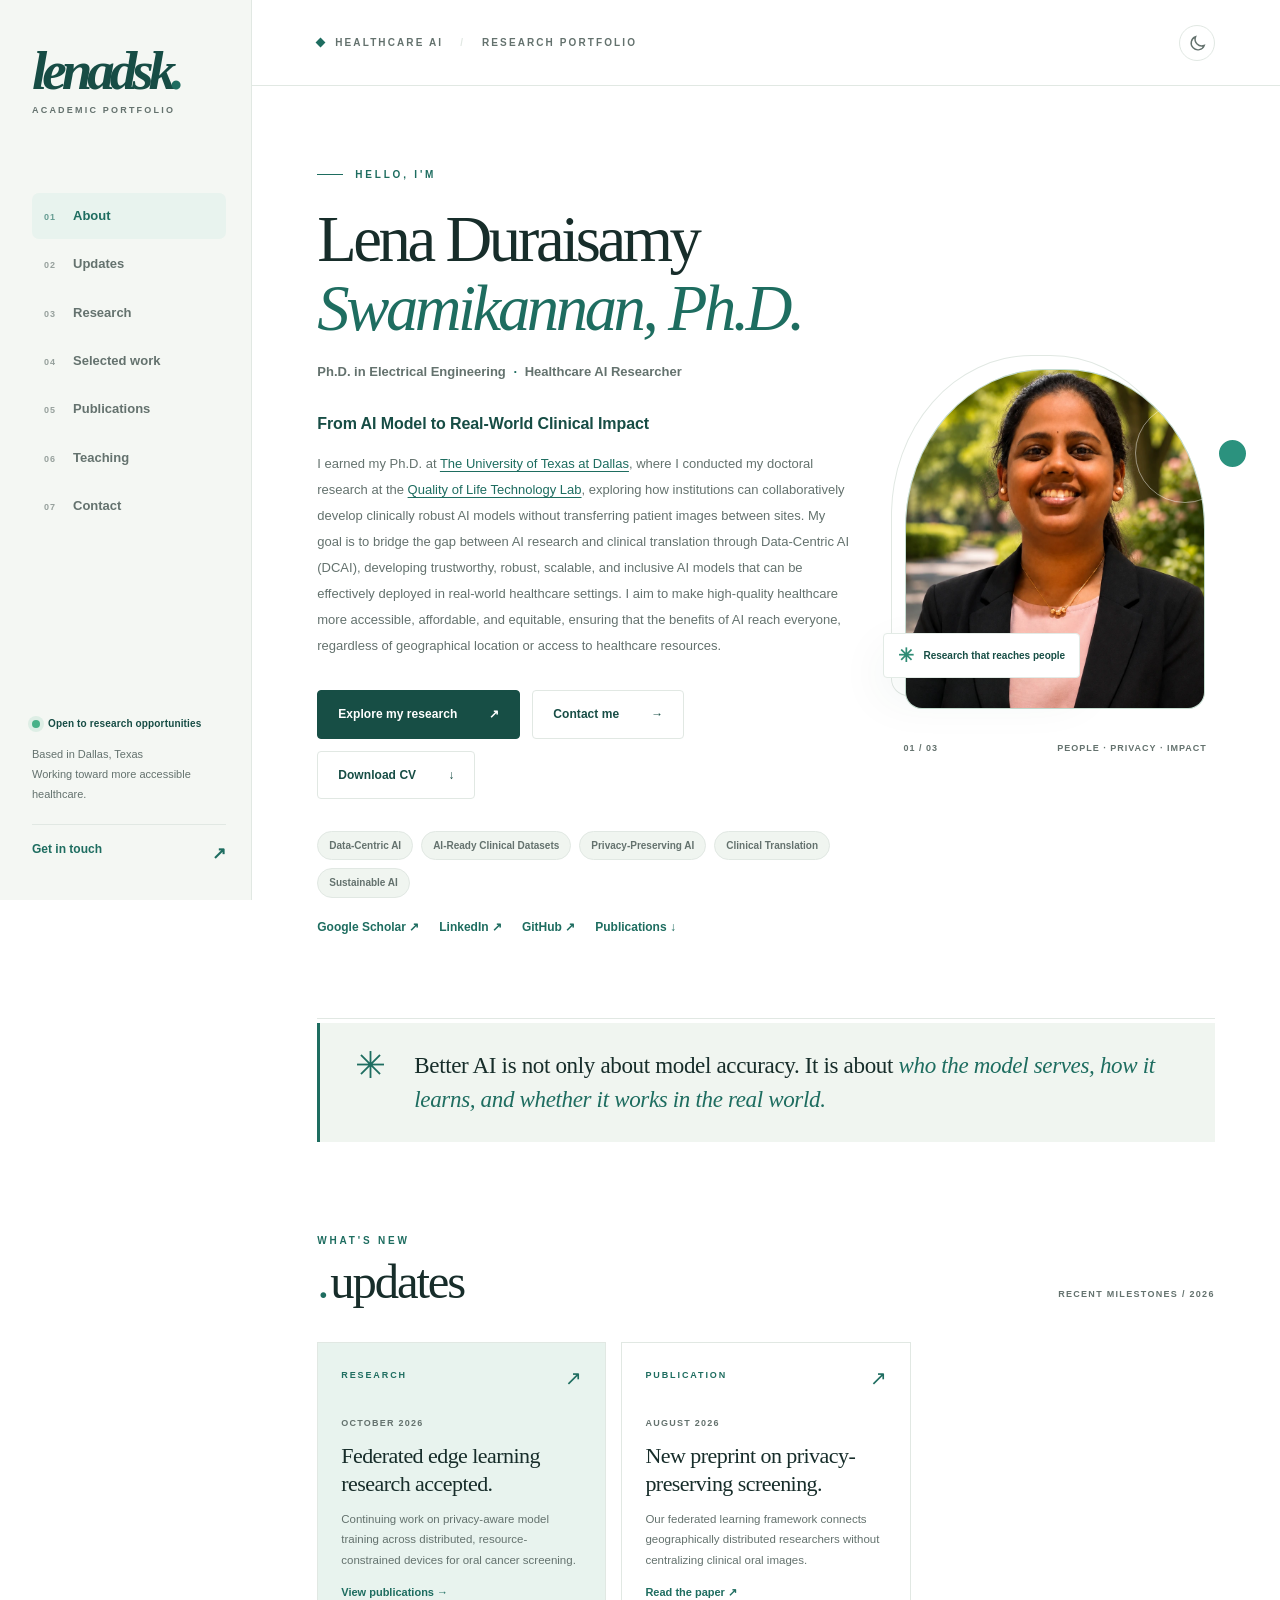
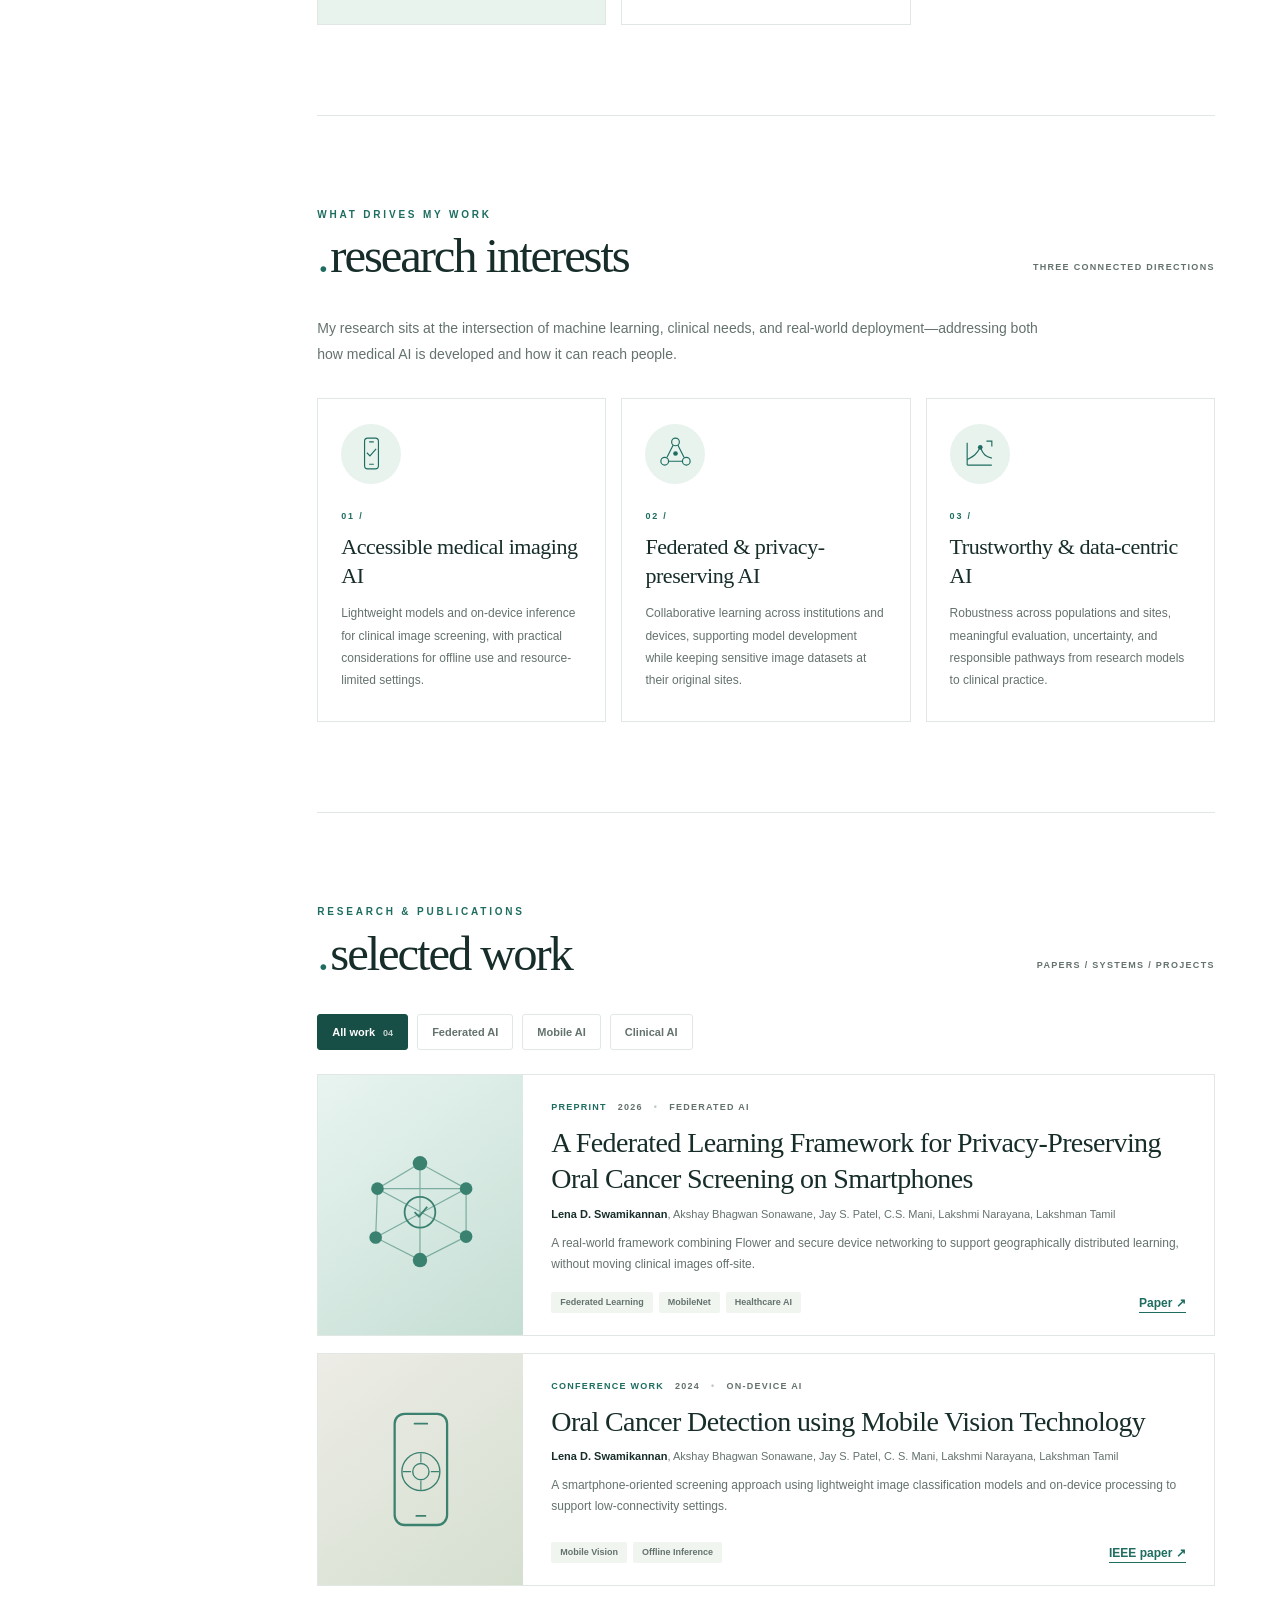
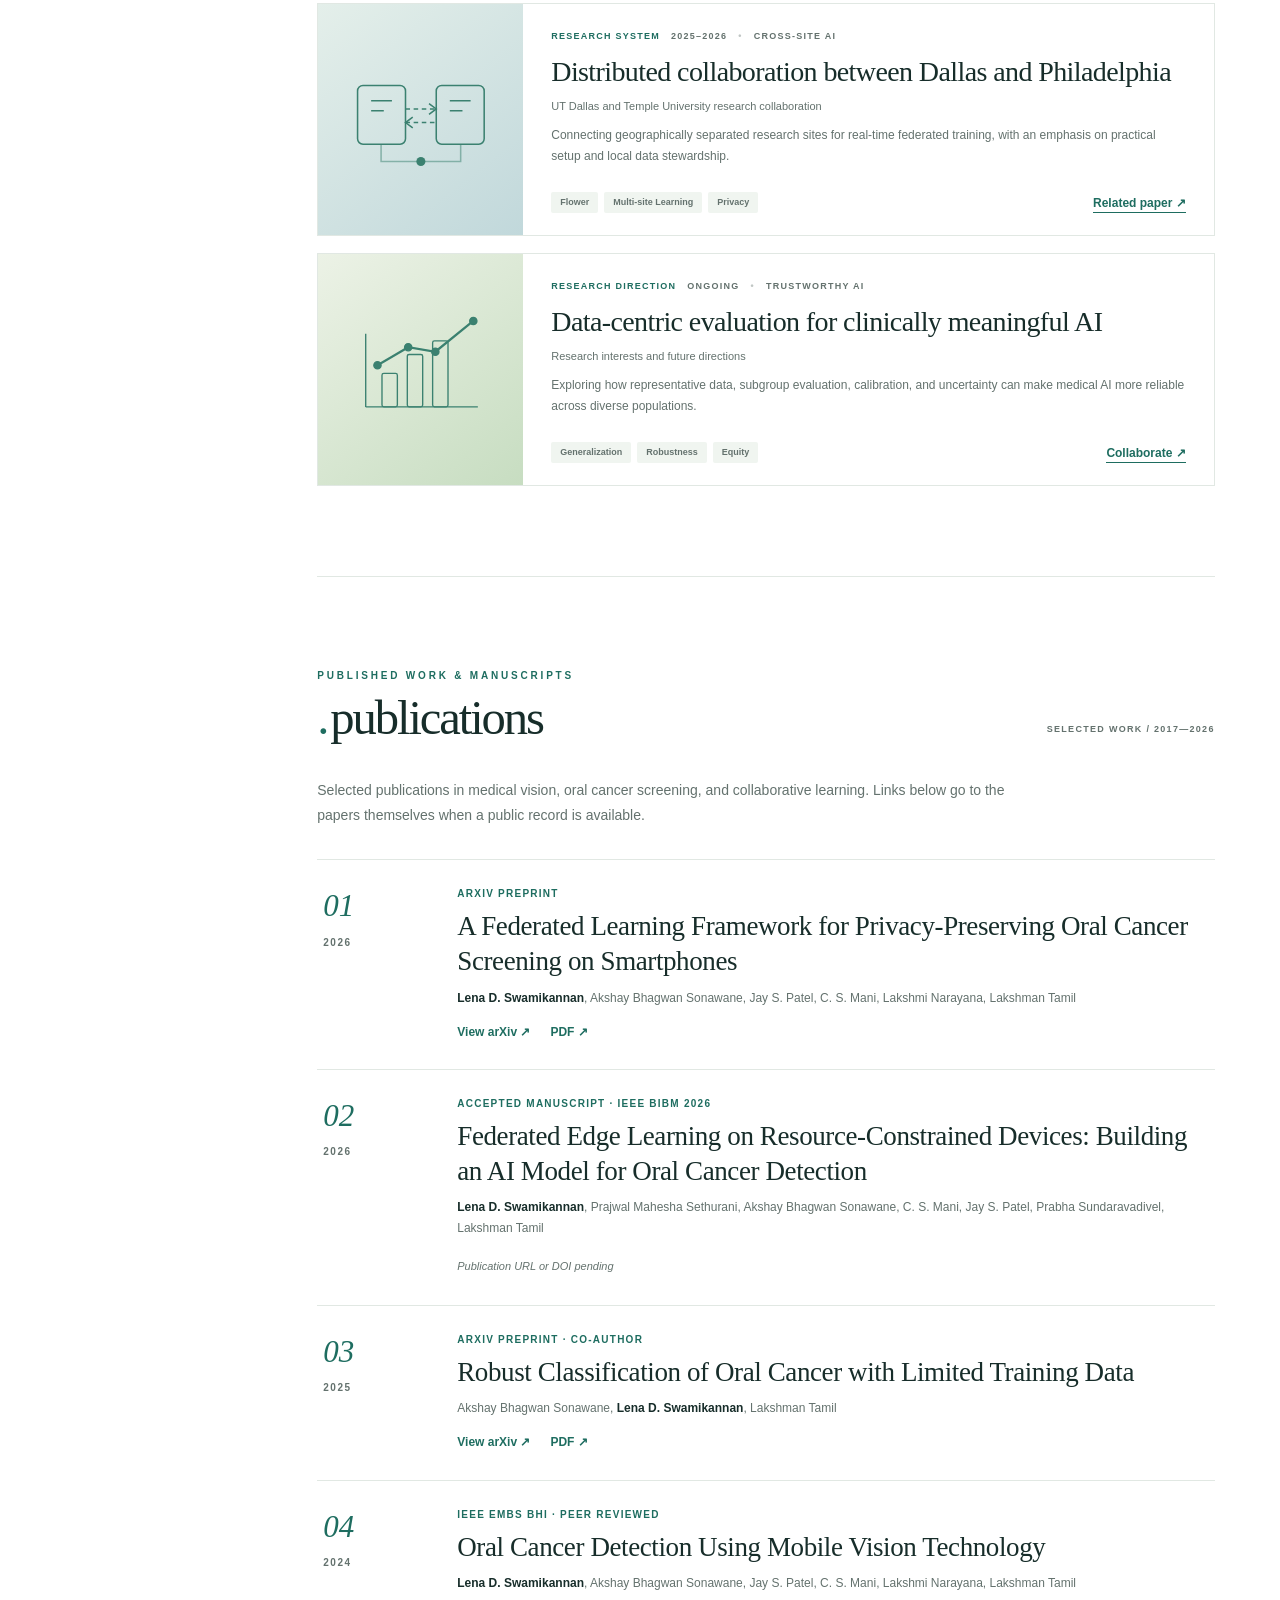
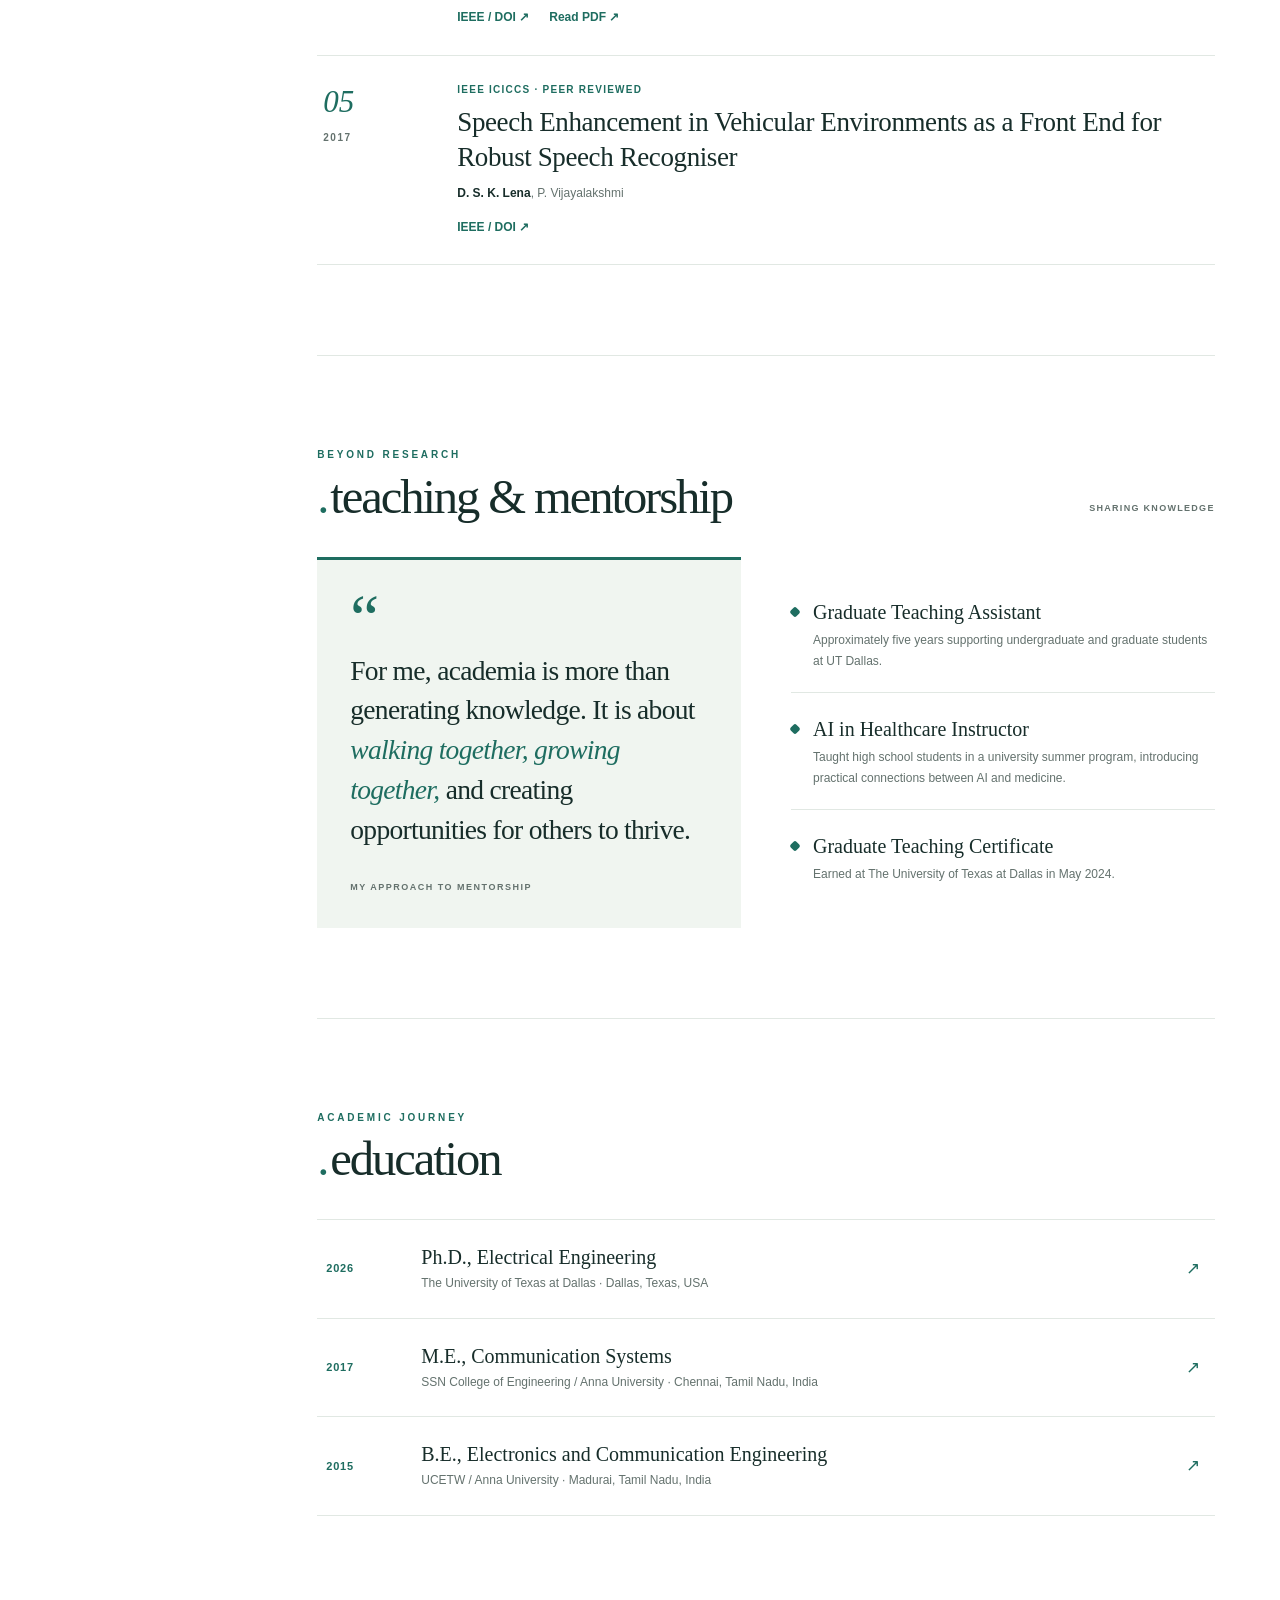
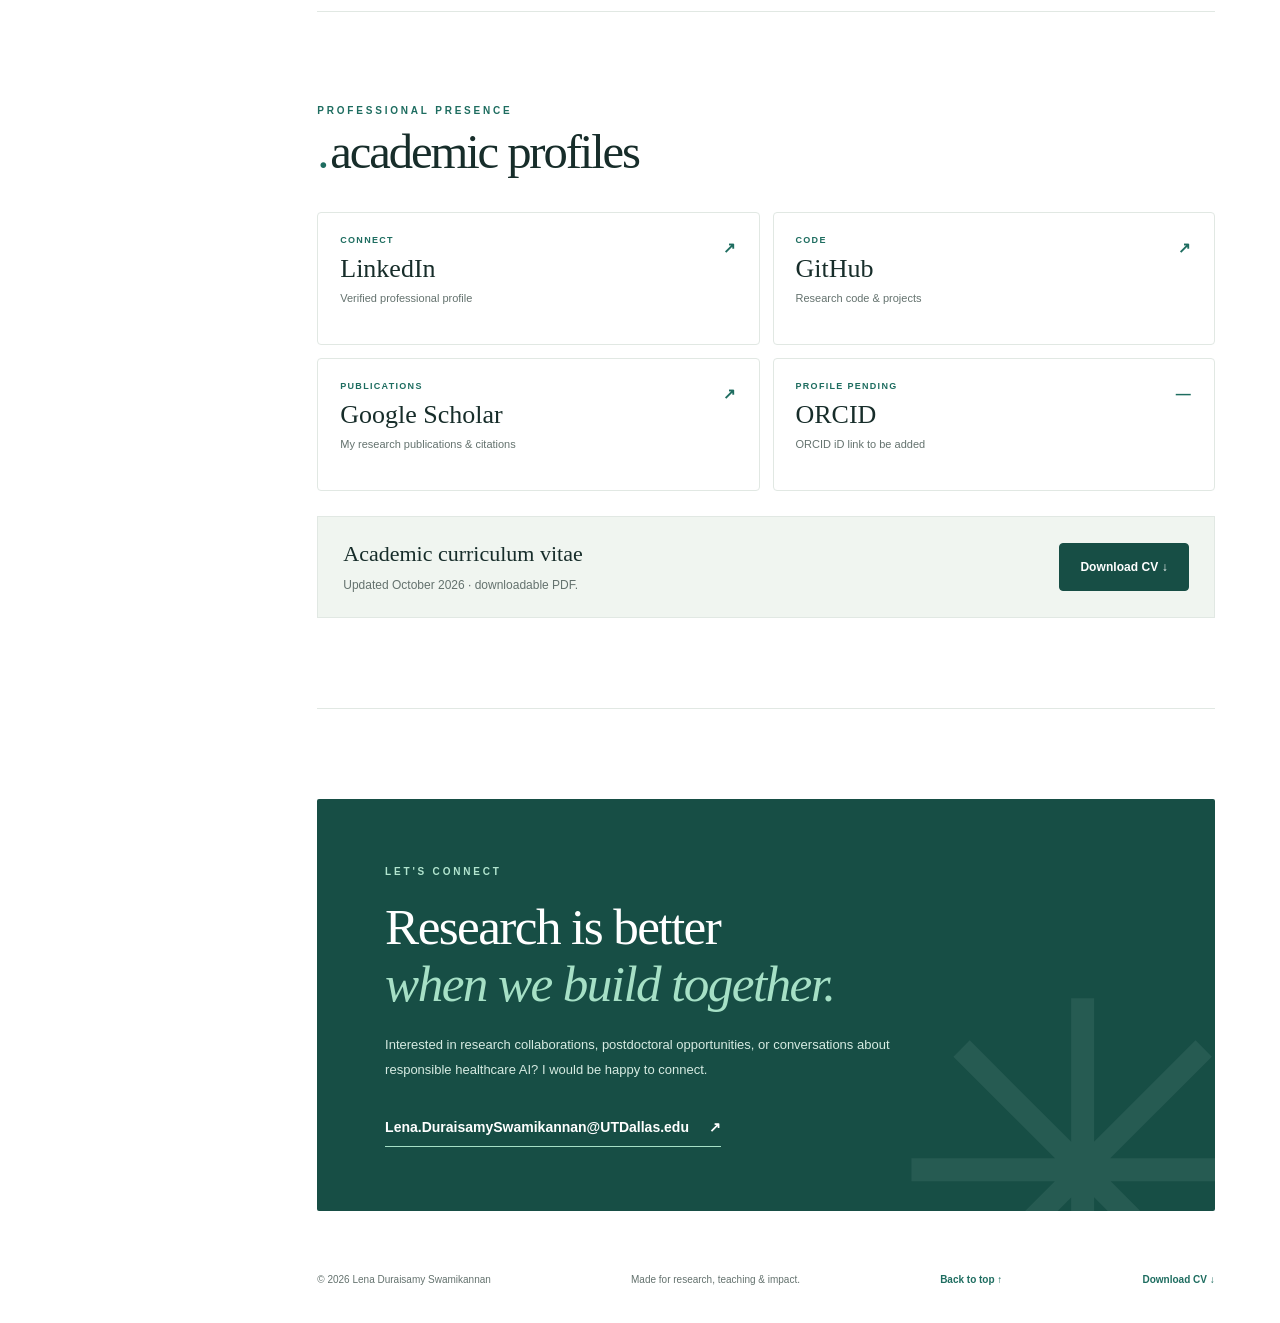
==== commit 04f5947f: "Update index.html" ====
--- a/index.html
+++ b/index.html
@@ -382,7 +382,7 @@
 <article class="publication-entry">
 <div class="pub-index">02 <span>2026</span></div>
 <div>
-<span class="pub-category">ACCEPTED MANUSCRIPT · LINK TO BE ADDED</span>
+<span class="pub-category">ACCEPTED MANUSCRIPT · IEEE BIBM 2026</span>
 <h3>Federated Edge Learning on Resource-Constrained Devices: Building an AI Model for Oral Cancer Detection</h3>
 <p><strong>Lena D. Swamikannan</strong>, Prajwal Mahesha Sethurani, Akshay Bhagwan Sonawane, C. S. Mani, Jay S. Patel, Prabha Sundaravadivel, Lakshman Tamil</p>
 <span class="pub-note">Publication URL or DOI pending</span>
